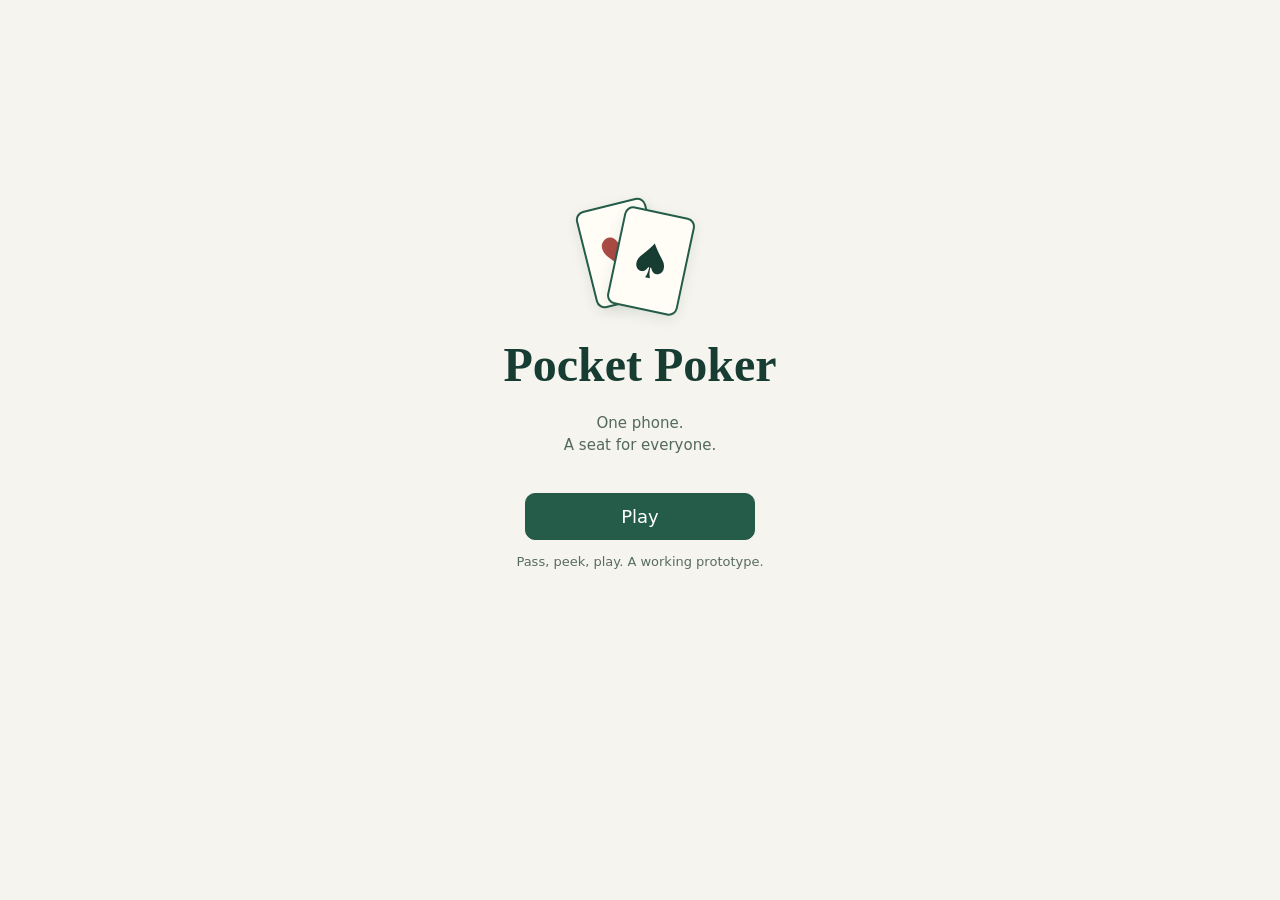
==== prototypes/dealing-prototype.html @ f17d7d0a "Unify clickable logo headers across game screens" ====
<!doctype html>
<html lang="en"><head><meta charset="utf-8"><meta name="viewport" content="width=device-width,initial-scale=1"><title>Pocket Poker · prototype</title></head><body>
<style>
:root{--ink:#182c28;--muted:#62736e;--paper:#f5f4ee;--line:#dce2d9;--green:#17644e;--felt:#173e34;--accent:#c7ed9c;--red:#b7383f}*{box-sizing:border-box}body{margin:0;background:var(--paper);color:var(--ink);font:15px/1.5 system-ui,-apple-system,sans-serif}button,select,input{font:inherit}button,select{min-height:44px;border:1px solid var(--line);border-radius:9px;padding:9px 14px;background:#fff;color:var(--ink)}button{cursor:pointer;font-weight:650}button:hover:not(:disabled){border-color:var(--green);background:#edf4e9}button:disabled{opacity:.4;cursor:default}button:focus-visible,select:focus-visible,summary:focus-visible{outline:3px solid #58a884;outline-offset:3px}button.primary{background:var(--green);color:white;border-color:var(--green)}button.primary:hover:not(:disabled){background:#0b4937}.wrap{max-width:1230px;margin:auto;padding:26px 24px 120px}header{display:flex;justify-content:space-between;align-items:center;gap:16px;margin-bottom:16px}h1{font-family:Georgia,serif;font-size:34px;line-height:1.1;margin:5px 0}h2{font-size:16px;margin:0 0 12px}p{margin:5px 0 14px}.eyebrow{font-size:11px;letter-spacing:.12em;font-weight:750;text-transform:uppercase;color:var(--muted)}.tag{display:inline-block;border:1px solid #cdd9c4;border-radius:100px;padding:3px 9px;font-size:11px;font-weight:700;background:#edf3e6}.intro{max-width:780px;color:var(--muted);font-size:14px;margin-bottom:18px}.layout{display:grid;grid-template-columns:minmax(0,1fr) 310px;gap:20px;align-items:start}.panel{background:#fff;border:1px solid var(--line);border-radius:16px;padding:18px}.table{background:var(--felt);border:7px solid #36564a;border-radius:28px;padding:18px;color:#eff7ef;min-height:440px;box-shadow:0 5px 0 #d9ddd2}.table-head{display:flex;align-items:center;justify-content:space-between;gap:12px}.deck-zone{display:flex;align-items:center;gap:14px}.deck-stack{position:relative;width:40px;height:56px;border-radius:5px;border:2px solid #e9eee3;background:repeating-linear-gradient(45deg,#567662 0px,#567662 3px,#3d5c4d 3px,#3d5c4d 7px);box-shadow:3px 3px 0 #c7cfc4,6px 6px 0 #e0e3d8;flex-shrink:0}.deck-stack:after{content:'♠';position:absolute;inset:10px;text-align:center;color:#fff;font-size:20px}.deck-label{font-size:12px;color:#cad9ce}.burn-zone{display:flex;gap:6px;align-items:center;min-width:58px}.burn-slot{width:28px;height:39px;border:1px dashed #799287;border-radius:4px;font-size:11px;display:grid;place-items:center;color:#d1ddd1}.table-status{font-size:12px;color:#bfcebf;text-align:right}.boards{margin:22px auto 20px;display:flex;flex-direction:column;gap:12px;max-width:420px}.board-line{display:flex;gap:10px;align-items:center}.board-name{width:52px;font-size:12px;flex-shrink:0}.board-cards{display:flex;gap:7px}.card{display:inline-flex;flex-direction:column;align-items:center;justify-content:center;width:40px;height:56px;border-radius:5px;background:#fffdf6;color:#172d29;border:1px solid #dedfd5;font-size:17px;font-weight:750;line-height:1.15;box-shadow:0 2px 2px #0001;flex-shrink:0}.card .suit{font-size:19px}.card.red{color:var(--red)}.card.empty{border:1px dashed #799287;background:#ffffff05;box-shadow:none;color:#8ca99b}.card.shared{outline:2px dotted #bde697;outline-offset:2px}.small-card{width:28px;height:38px;font-size:13px}.small-card .suit{font-size:13px}.players{display:grid;grid-template-columns:repeat(3,minmax(0,1fr));gap:12px}.seat{background:#ffffff09;border:1px solid #6d89764d;border-radius:12px;padding:10px;min-height:118px;text-align:center}.seat-name{font-size:12px;font-weight:650;margin-bottom:6px;display:flex;justify-content:center;align-items:center;gap:5px}.dealer{display:inline-grid;place-items:center;width:18px;height:18px;background:#f6f1df;border-radius:50%;color:#2b4739;font-size:10px}.hole-cards{display:flex;justify-content:center;gap:5px}.seat-cat{font-size:10px;min-height:16px;margin-top:7px;color:#d3dfcf;line-height:1.25}.seat.winner{border-color:#c7ed9c;background:#c7ed9c1a}.table-foot{font-size:11px;color:#c5d5c8;margin-top:14px;text-align:center}.notice{min-height:54px;font-size:14px;background:#eaf0e4;border:1px solid #d8e4cf;border-radius:12px;margin:16px 0;padding:12px 14px}.stats{display:flex;gap:15px;flex-wrap:wrap;font-size:12px;color:var(--muted);margin-bottom:12px}.stats strong{color:var(--ink)}.deck-grid{display:grid;grid-template-columns:repeat(6,1fr);gap:7px 3px}.deck-item{font-size:9px;text-align:center;position:relative}.deck-item .card{width:33px;height:43px;font-size:14px}.deck-item .suit{font-size:14px}.deck-item.used{opacity:.38}.deck-item.next .card{outline:3px solid var(--green)}.deck-item.next{font-weight:800}.deck-legend{font-size:11px;color:var(--muted);margin-bottom:10px}.summary-heading{display:flex;align-items:center;justify-content:space-between}.results{display:grid;gap:8px}.result-row{display:flex;align-items:center;justify-content:space-between;gap:10px;border-top:1px solid var(--line);padding-top:9px}.result-name{font-size:12px;min-width:100px}.result-name strong{display:block}.best-cards{display:flex;gap:3px}.result-label{font-size:11px;color:var(--green);font-weight:700}.results-board{margin-bottom:18px}.board-verdict{font-size:13px;background:#edf3e7;padding:8px;border-radius:7px;margin-bottom:8px}.guides{margin-top:18px}.tabs{display:flex;gap:6px;flex-wrap:wrap;margin-bottom:12px}.tabs button{font-size:12px;padding:6px 10px}.tabs button[aria-selected=true]{background:#e2eed9;border-color:#80a770}.guide-desc{font-size:13px;color:var(--muted)}.guide-step{display:flex;align-items:center;justify-content:space-between;gap:12px}.guide-step button{font-size:13px}.guide-progress{font-size:12px;color:var(--muted)}details{margin-top:16px}summary{cursor:pointer;font-size:13px;font-weight:650;min-height:34px}.log{max-height:240px;overflow:auto;font-size:12px;padding-left:26px}.log li{padding:4px}.dock{position:fixed;bottom:0;left:0;right:0;border-top:1px solid #cbd6c6;background:#f9faf4f5;backdrop-filter:blur(12px);padding:12px 24px;z-index:10}.dock-inner{max-width:1182px;margin:auto;display:flex;gap:9px;align-items:center;flex-wrap:wrap}.dock .spacer{flex:1}.speed{font-size:12px;display:flex;align-items:center;gap:6px}.speed select{min-height:44px;padding:6px}.minor{font-size:12px;color:var(--muted)}.ghost{position:fixed;z-index:30;pointer-events:none;margin:0}.shuffle-ghost{position:fixed;width:40px;height:56px;background:#6a8a72;border:2px solid #eff3e7;border-radius:5px;z-index:30;pointer-events:none}footer{margin-top:20px;color:var(--muted);font-size:12px}.check{display:flex;align-items:center;gap:6px;font-size:12px;min-height:44px}input[type=checkbox]{width:18px;height:18px}.setup{display:flex;gap:8px;align-items:center;flex-wrap:wrap;font-size:12px}.visually-hidden{position:absolute;clip:rect(0,0,0,0);width:1px;height:1px;overflow:hidden}
@media(max-width:850px){.layout{grid-template-columns:1fr}.deck-grid{grid-template-columns:repeat(13,1fr)}.deck-item .card{width:100%}.wrap{max-width:780px}.deck-panel{order:2}}
@media(max-width:520px){.wrap{padding:18px 12px 170px}header{align-items:flex-start}h1{font-size:28px}.intro{font-size:12px}.panel{padding:13px}.table{padding:12px 9px;border-width:4px;border-radius:22px}.players{gap:7px}.seat{padding:8px 3px}.card{width:34px;height:48px;font-size:16px}.card .suit{font-size:16px}.board-cards{gap:5px}.board-name{width:40px}.boards{margin:19px auto}.small-card{width:26px;height:36px;font-size:12px}.small-card .suit{font-size:12px}.deck-grid{grid-template-columns:repeat(8,1fr)}.deck-item .card{width:34px}.dock{padding:9px 12px}.dock button{font-size:13px;padding:8px 11px}.dock .spacer{display:none}.result-name{min-width:100px}.table-status{font-size:11px}.tag{font-size:9px}.setup{margin:12px 0}.speed{margin-left:auto}header .tag{white-space:nowrap}}
@media(prefers-reduced-motion:reduce){*{scroll-behavior:auto!important}}
.seat.acting{outline:3px solid #c7ed9c}.seat.folded{opacity:.45}.seat-position{font-size:10px;color:#c7ed9c}.seat-stack{font-size:11px;margin-top:6px}.bet-actions{display:flex;gap:8px;flex-wrap:wrap;align-items:center}.bet-actions input{width:72px;min-height:44px;padding:8px;border:1px solid var(--line);border-radius:8px}.bet-actions label{font-size:12px}.name-editor{display:grid;grid-template-columns:repeat(auto-fit,minmax(130px,1fr));gap:10px}.name-editor label{font-size:12px}.name-editor input{display:block;width:100%;min-height:44px;padding:8px;border:1px solid var(--line);border-radius:8px}.seat-name{overflow-wrap:anywhere}.result-name{overflow-wrap:anywhere;max-width:150px}
</style>
<dialog id="replace-game" aria-labelledby="replace-title"><h2 id="replace-title">Replace the saved game?</h2><p>The current game and its chip stacks will be replaced.</p><div class="action-row"><button id="replace-cancel" autofocus>Keep saved game</button><button id="replace-confirm" class="primary">Start new game</button></div></dialog>
<dialog id="home-confirm" aria-labelledby="home-title"><h2 id="home-title">Go back home?</h2><p>Are you sure you want to go back home? Your multiplayer game will be saved before the page refreshes. Unsaved Simulation and Equity entries will reset.</p><div class="action-row"><button id="home-cancel" autofocus>Stay here</button><button id="home-save" class="primary">Save &amp; leave</button></div></dialog>
<dialog id="confirm-action" aria-labelledby="action-title" aria-describedby="action-description"><h2 id="action-title">Confirm your decision</h2><p id="action-description"></p><p>Your cards are hidden. Nothing changes until you confirm.</p><div class="action-row"><button id="action-cancel" autofocus>Go back</button><button id="action-confirm" class="primary">Confirm</button></div></dialog>
<dialog id="winner-popup" aria-labelledby="winner-title"><div class="winner-emblem" aria-hidden="true">♠</div><h2 id="winner-title">Hand complete</h2><div id="winner-summary"></div><button id="winner-continue" class="primary" autofocus>Continue</button></dialog>
<dialog id="equity-picker" aria-labelledby="eq-picker-title"></dialog>
<dialog id="equity-confirm" aria-labelledby="eq-remove-title"><h2 id="eq-remove-title">Remove entered cards?</h2><p id="eq-remove-text"></p><div class="action-row"><button id="eq-remove-cancel">Keep cards</button><button id="eq-remove-confirm">Remove cards</button></div></dialog>
<dialog id="sim-confirm" aria-labelledby="sim-confirm-title"><h2 id="sim-confirm-title">Confirm simulation action</h2><p id="sim-confirm-text"></p><div class="action-row"><button id="sim-confirm-no" autofocus>Go back</button><button id="sim-confirm-yes" class="primary">Confirm</button></div></dialog>
<main id="pocket-app" class="pocket-app"></main>
<dialog id="sim-winner" aria-labelledby="sim-winner-title"><h2 id="sim-winner-title">Hand complete</h2><div id="sim-winner-summary"></div><button id="sim-winner-close" class="primary">Continue</button></dialog>
<div class="wrap pocket-app" id="simulation" hidden>
<header class="game-top"><div><button id="simulation-home" class="brand-small brand-home">Pocket Poker</button><small>Simulation · working prototype</small></div><button id="simulation-menu">Modes</button></header>
<p class="intro">Control every seat with visible cards. Explore street-by-street betting and Hand equity, then replay the same deal to compare your choices.</p>
<div class="setup"><label for="player-count">Players</label><select id="player-count"><option>2</option><option>3</option><option selected>4</option><option>5</option><option>6</option><option>7</option><option>8</option></select><button id="shuffle">New Deal</button><label class="check"><input id="betting-mode" type="checkbox" checked>Demo betting</label></div>
<details class="panel"><summary>Player names &amp; positions</summary><div id="name-editor" class="name-editor"></div><p class="minor">Seats stay clockwise. The button starts at Seat 1 for each independent deal.</p></details>
<div id="sim-table-start"></div>
<section id="sim-community" class="mp-board" aria-label="Simulation community cards"><div class="pot-strip"><strong id="sim-pot">Pot 3</strong><span id="stage"></span></div><div id="boards"></div></section>
<section id="players" class="players mp-oval large-table" aria-label="Clockwise simulation seats"></section>
<p id="table-foot" class="minor"></p>
<div class="notice" id="notice" role="status" aria-live="polite"></div>
<div class="action-row"><button id="sim-deal" class="primary">Deal Hole Cards</button><button id="twice">Run It Twice</button></div>
<section class="turn-box" id="betting-panel"></section>
<section id="sim-equity-status" class="minor" aria-live="polite"></section>
<section class="hand-summary"><h2>Player details</h2><div id="results"></div></section>
<details id="study-tools" class="panel"><summary>Study Tools</summary>
<div id="simulation-dock" hidden><div class="action-row"><button id="next">Next Card</button><button id="play">Play</button></div><label class="speed" for="speed">Speed <select id="speed"><option value="0.5">0.5×</option><option value="1" selected>1×</option><option value="2">2×</option><option value="4">4×</option></select></label><button id="replay">Replay Same Deck</button><label class="check"><input id="reduce" type="checkbox">Reduced motion</label></div>
<section class="panel guides"><h2>Guided walkthroughs</h2><p class="minor">These fixed examples switch to deal-only mode. Enable Demo betting again for a fresh 20-chip hand.</p><div class="tabs" role="tablist" aria-label="Walkthrough"><button role="tab" aria-selected="true" data-guide="normal">One board</button><button role="tab" aria-selected="false" data-guide="twice">Two runs after flop</button><button role="tab" aria-selected="false" data-guide="tie">A shared winner</button><button role="tab" aria-selected="false" data-guide="boundary">Wrong moment</button></div><div id="guide" role="tabpanel"></div></section>

<details><summary>Card-by-card deal record</summary><ol id="log" class="log"></ol></details>
<h3>Deck order · top to bottom</h3><div class="stats" id="stats"></div><p class="minor">Future deck order is visible for study but is ignored by Hand equity.</p><div id="deck-grid" class="deck-grid"></div><details><summary>Burn cards</summary><div id="burn-list"></div></details>
</details>
<section id="sim-history" class="public-history" aria-label="Betting history"></section>
<div id="sim-celebration"></div>
<footer>In-memory prototype · independent 20-chip deals · 1/2 blinds · fixed starting button. Replay preserves the original deck order. Pass &amp; Play saves stay separate.</footer>
</div>

<script id="poker-engine">
var Poker = (() => {
  const ranks='23456789TJQKA', suits='cdhs';
  const fullDeck=()=>[...ranks].flatMap(r=>[...suits].map(s=>r+s));
  function create(players,deck=fullDeck(),betting=false) {
    if(!Number.isInteger(players)||players<2||players>8) throw Error('Choose 2–8 players.');
    if(deck.length!==52 || new Set(deck).size!==52 || deck.some(c=>!fullDeck().includes(c))) throw Error('A deal needs 52 unique cards.');
    const options=typeof betting==='object'?betting:{},stacks=options.stacks||Array(players).fill(20),button=options.button??0;
    if(stacks.length!==players||stacks.some(v=>!Number.isSafeInteger(v)||v<0)||stacks.filter(v=>v>0).length<2||!Number.isInteger(button)||button<0||button>=players)throw Error('Invalid stacks or button.');
    const order=Array.from({length:players},(_,k)=>(button+1+k)%players).filter(i=>stacks[i]>0);
    const sb=options.sb??(order.length===2?button:order[0]),bb=options.bb??(order.length===2?order[0]:order[1]);
    if(![sb,bb].every(i=>Number.isInteger(i)&&i>=0&&i<players)||sb===bb||stacks[bb]===0)throw Error('Invalid blinds.');
    const state={players,button,sb,bb,manualShowdown:options.manualShowdown===true,seated:stacks.map(v=>v>0),deck:[...deck],cursor:0,hands:Array.from({length:players},()=>[]),boards:[[]],burns:[],log:[],stage:'dealing',board:0,twice:false,shared:0,
      queue:Array.from({length:order.length*2},(_,i)=>({kind:'hole',player:order[i%order.length],end:i===order.length*2-1,stage:'preflop'}))};
    if(betting) {
      state.betting={stacks:[...stacks],paid:Array(players).fill(0),total:Array(players).fill(0),returned:Array(players).fill(0),folded:stacks.map(v=>v===0),pending:[],actor:null,currentBet:2,lastRaise:2,pot:0,history:[],awards:Array(players).fill(0),settled:false,publicCards:false,actions:Array(players).fill(null)};
      for(const [i,blind] of [[sb,1],[bb,2]]) {
        const amount=Math.min(blind,stacks[i]);
        state.betting.stacks[i]-=amount;state.betting.paid[i]=amount;state.betting.total[i]=amount;state.betting.pot+=amount;
        if(amount&&state.betting.stacks[i]===0)state.betting.actions[i]={kind:'all',text:'All-in '+amount};
        if(amount)state.betting.history.push({player:i,stage:'preflop',board:0,text:(blind===1?'Small blind ':'Big blind ')+amount});
      }
    }
    return state;
  }
  function positions(n) {
    return {2:['BTN / SB','BB'],3:['BTN','SB','BB'],4:['BTN','SB','BB','UTG / CO'],5:['BTN','SB','BB','UTG / HJ','CO'],6:['BTN','SB','BB','UTG','HJ / UTG+1','CO'],7:['BTN','SB','BB','UTG','UTG+1','HJ','CO'],8:['BTN','SB','BB','UTG','UTG+1','UTG+2','HJ','CO']}[n];
  }
  function nextHand(s,deck) {
    // shortcut: fixed seats have no joins or rebuys; revisit blind movement before supporting either.
    if(!s.betting?.settled)throw Error('Finish this hand first.');
    const stacks=s.betting.stacks,alive=stacks.flatMap((v,i)=>v>0?[i]:[]);
    if(alive.length<2)throw Error('The game has a winner.');
    const bb=Array.from({length:s.players},(_,k)=>(s.bb+1+k)%s.players).find(i=>stacks[i]>0);
    const button=alive.length===2?alive.find(i=>i!==bb):s.sb,sb=alive.length===2?button:s.bb;
    return create(s.players,deck,{stacks,button,sb,bb,manualShowdown:s.manualShowdown});
  }
  function seatPositions(s) {
    const labels=s.seated.map(v=>v?'':'Out');
    labels[s.button]='BTN';labels[s.sb]=s.seated.filter(Boolean).length===2?'BTN / SB':'SB';labels[s.bb]='BB';
    const rest=Array.from({length:s.players},(_,k)=>(s.bb+1+k)%s.players).filter(i=>s.seated[i]&&!labels[i]);
    const extra={1:['UTG / CO'],2:['UTG / HJ','CO'],3:['UTG','HJ / UTG+1','CO'],4:['UTG','UTG+1','HJ','CO'],5:['UTG','UTG+1','UTG+2','HJ','CO']}[rest.length]||[];
    rest.forEach((i,k)=>labels[i]=extra[k]);return labels;
  }
  function openRound(s) {
    const b=s.betting;
    b.actedAt=Array(s.players).fill(null);
    if(s.stage!=='preflop'){b.paid.fill(0);b.currentBet=0;b.lastRaise=2;}
    b.pending=b.stacks.map((chips,i)=>chips>0&&!b.folded[i]);
    if(b.pending.filter(Boolean).length<2){
      b.currentBet=Math.max(...b.paid.filter((_,i)=>!b.folded[i]));
      b.pending=b.pending.map((v,i)=>v&&b.paid[i]<b.currentBet);
    }
    const active=s.hands.filter(h=>h.length===2).length;
    const first=s.stage==='preflop'?(active===2?s.button:(s.bb+1)%s.players):(s.button+1)%s.players;
    b.actor=Array.from({length:s.players},(_,k)=>(first+k)%s.players).find(i=>b.pending[i])??null;
  }
  function legal(s) {
    const b=s.betting,i=b?.actor;if(i===null||i===undefined)return null;
    const owed=Math.max(0,b.currentBet-b.paid[i]),max=b.paid[i]+b.stacks[i];
    const reopened=b.actedAt[i]===null||b.currentBet-b.actedAt[i]>=b.lastRaise;
    const canRaise=reopened&&max>b.currentBet&&b.stacks.some((v,j)=>j!==i&&!b.folded[j]&&v>0);
    const min=Math.min(max,b.currentBet+b.lastRaise);
    return {owed,call:Math.min(owed,b.stacks[i]),min,max,canRaise,reopened};
  }
  function act(state,action,target) {
    const s=JSON.parse(JSON.stringify(state)), b=s.betting, i=b?.actor;
    if(!b||i===null||b.settled) throw Error('No player is waiting to act.');
    const owed=b.currentBet-b.paid[i];
    let amount=0,text=action==='fold'?'Fold':action==='check'?'Check':action;
    if(action==='fold') b.folded[i]=true;
    else if(action==='check') {if(owed>0) throw Error('Call or fold when facing a bet.');}
    else if(action==='call') {if(owed===0)throw Error('Nothing to call.');amount=Math.min(owed,b.stacks[i]);text='Call '+amount;}
    else if(action==='raise') {
      if(!legal(s).reopened)throw Error('A short all-in did not reopen your raise.');
      if(!legal(s).canRaise)throw Error('No opponent can contest another raise.');
      const max=b.paid[i]+b.stacks[i],min=b.currentBet+b.lastRaise;
      if(!Number.isInteger(target)||target<=b.currentBet||target>max||(target<min&&target!==max)) throw Error('Enter a legal raise-to amount (or your full stack).');
      amount=target-b.paid[i];
      const increment=target-b.currentBet;
      text=(b.currentBet?'Raise to ':'Bet ')+target;
      b.lastRaise=Math.max(b.lastRaise,increment);b.currentBet=target;
      b.pending=b.stacks.map((chips,j)=>chips>0&&!b.folded[j]);
    } else throw Error('Unknown betting action.');
    b.stacks[i]-=amount;b.paid[i]+=amount;b.total[i]+=amount;b.pot+=amount;b.pending[i]=false;
    b.actions[i]={kind:b.stacks[i]===0&&amount>0?'all':action,text:b.stacks[i]===0&&amount>0?'All-in · '+b.paid[i]+' total':text};
    b.actedAt[i]=b.currentBet;
    b.history.push({player:i,stage:s.stage,board:s.board,text:text+(b.stacks[i]===0?' · all-in':'')});
    b.actor=Array.from({length:s.players},(_,k)=>(i+1+k)%s.players).find(j=>b.pending[j]&&!b.folded[j]&&b.stacks[j]>0)??null;
    if(b.actor!==null&&b.stacks.filter((v,j)=>v>0&&!b.folded[j]).length===1&&b.paid[b.actor]>=b.currentBet)b.actor=null;
    const alive=b.folded.flatMap((fold,j)=>fold?[]:[j]);
    if(alive.length===1)b.actor=null;
    finishRound(s);
    return s;
  }
  function finishRound(s) {
    const b=s.betting;if(b.actor!==null)return;
    const sorted=b.total.map((v,i)=>({v,i})).sort((a,c)=>c.v-a.v),excess=sorted[0].v-sorted[1].v;
    if(excess>0){const i=sorted[0].i;b.total[i]-=excess;b.paid[i]-=excess;b.stacks[i]+=excess;b.returned[i]+=excess;b.pot-=excess;}
    const alive=b.folded.flatMap((f,i)=>f?[]:[i]);
    if(alive.length>1&&alive.filter(i=>b.stacks[i]>0).length<=1)b.publicCards=true;
    if(alive.length===1)settle(s);
    else if(s.boards.every(board=>board.length===5)){if(s.manualShowdown)s.stage='showdown';else settle(s);}
  }
  function showdown(state){
    if(state.stage!=='showdown'||state.betting?.settled)throw Error('Finish all betting and boards before Showdown.');
    const s=JSON.parse(JSON.stringify(state));settle(s);return s;
  }
  function potResults(s) {
    const b=s.betting,alive=b.folded.flatMap((f,i)=>f?[]:[i]),pots=[];let previous=0;
    for(const level of [...new Set(b.total)].filter(v=>v>0).sort((a,c)=>a-c)){
      const contributors=b.total.flatMap((v,i)=>v>=level?[i]:[]),eligible=contributors.filter(i=>!b.folded[i]);
      const pot={amount:(level-previous)*contributors.length,eligible,shares:[]};previous=level;
      const boards=alive.length===1?[[]]:s.boards;
      pot.shares=boards.map((board,j)=>{
        if(alive.length>1&&board.length!==5)return null;
        const ranked=eligible.map(i=>({i,score:alive.length===1?0:rank([...s.hands[i],...board]).score}));
        const best=Math.max(...ranked.map(r=>r.score));
        const winners=ranked.filter(r=>r.score===best).map(r=>r.i).sort((a,c)=>(a-s.button-1+s.players)%s.players-(c-s.button-1+s.players)%s.players);
        const share=Math.floor(pot.amount/boards.length)+(j<pot.amount%boards.length?1:0);
        const awards=winners.map((i,k)=>({player:i,amount:Math.floor(share/winners.length)+(k<share%winners.length?1:0)}));
        return {amount:share,winners,awards};
      });
      pots.push(pot);
    }
    return pots;
  }
  function settle(s) {
    const b=s.betting;if(b.settled)return;
    b.pots=potResults(s);b.boardWinners=s.boards.map(()=>[]);
    for(const pot of b.pots)pot.shares.forEach((share,j)=>{
      share.awards.forEach(({player,amount})=>{b.awards[player]+=amount;b.stacks[player]+=amount;});
      b.boardWinners[j]=[...new Set([...b.boardWinners[j],...share.winners])];
    });
    b.pot=0;b.actor=null;b.settled=true;s.stage='complete';
  }
  function next(state) {
    const s=JSON.parse(JSON.stringify(state));
    if(s.betting?.actor!==null && s.betting?.actor!==undefined) throw Error('Finish betting before dealing.');
    if(s.stage==='showdown')throw Error('Tap Showdown to finish this hand.');
    if(s.stage==='complete') return s;
    if(!s.queue.length) {
      if(s.betting)s.betting.actions=s.betting.actions.map(a=>['fold','all'].includes(a?.kind)?a:null);
      const size=s.boards[s.board].length;
      const stage=size===0?'flop':size===3?'turn':'river';
      const count=size===0?3:1;
      s.queue=[{kind:'burn',board:s.board,stage},...Array.from({length:count},(_,i)=>({kind:'board',board:s.board,stage,end:i===count-1}))];
    }
    const event=s.queue.shift();
    const card=s.deck[s.cursor++];
    if(event.kind==='hole') s.hands[event.player].push(card);
    else if(event.kind==='burn') s.burns.push({card,board:event.board,stage:event.stage});
    else s.boards[event.board].push(card);
    s.log.push({...event,card,position:s.cursor});
    if(event.end) {
      s.stage=event.stage;
      if(event.stage==='river') {
        if(s.twice && s.board===0) { s.board=1; s.stage=s.shared===0?'preflop':s.shared===3?'flop':'turn'; }
        else s.stage=s.betting?'river':'complete';
      }
    }
    if(event.end&&s.betting) {openRound(s);finishRound(s);}
    return s;
  }
  function canRunTwice(s) { return !s.twice && !s.queue.length && ['preflop','flop','turn'].includes(s.stage) && (!s.betting || (s.betting.actor===null && s.betting.folded.filter(f=>!f).length>1 && s.betting.stacks.filter((chips,i)=>!s.betting.folded[i]&&chips>0).length<=1)); }
  function runTwice(state) {
    if(!canRunTwice(state)) throw Error('Choose two runs after the hole cards, flop, or turn.');
    const s=JSON.parse(JSON.stringify(state));
    s.twice=true; s.shared=s.boards[0].length; s.boards.push([...s.boards[0]]);
    return s;
  }
  function rank(cards) {
    if(cards.length<5 || cards.length>7 || new Set(cards).size!==cards.length || cards.some(c=>!fullDeck().includes(c))) throw Error('Rank 5–7 unique valid cards.');
    let best=null;
    for(let a=0;a<cards.length-4;a++) for(let b=a+1;b<cards.length-3;b++)
    for(let c=b+1;c<cards.length-2;c++) for(let d=c+1;d<cards.length-1;d++) for(let e=d+1;e<cards.length;e++) {
      const hand=[cards[a],cards[b],cards[c],cards[d],cards[e]];
      const values=hand.map(c=>ranks.indexOf(c[0])+2).sort((a,b)=>b-a);
      const groups=[...new Set(values)].map(v=>[values.filter(x=>x===v).length,v]).sort((a,b)=>b[0]-a[0]||b[1]-a[1]);
      const flush=hand.every(c=>c[1]===hand[0][1]);
      const straight=groups.length===5?(values[0]-values[4]===4?values[0]:values.join(',')==='14,5,4,3,2'?5:0):0;
      let cat, kick;
      if(flush&&straight) {cat=8;kick=[straight];}
      else if(groups[0][0]===4) {cat=7;kick=groups.map(g=>g[1]);}
      else if(groups[0][0]===3&&groups[1][0]===2) {cat=6;kick=groups.map(g=>g[1]);}
      else if(flush) {cat=5;kick=values;}
      else if(straight) {cat=4;kick=[straight];}
      else if(groups[0][0]===3) {cat=3;kick=groups.map(g=>g[1]);}
      else if(groups[0][0]===2&&groups[1][0]===2) {cat=2;kick=groups.map(g=>g[1]);}
      else if(groups[0][0]===2) {cat=1;kick=groups.map(g=>g[1]);}
      else {cat=0;kick=values;}
      const score=[cat,...kick,...Array(5-kick.length).fill(0)].reduce((n,v)=>n*15+v,0);
      if(!best||score>best.score) best={score,category:cat===8&&straight===14?'Royal flush':['High card','One pair','Two pair','Three of a kind','Straight','Flush','Full house','Four of a kind','Straight flush'][cat],cards:hand.sort((a,b)=>ranks.indexOf(b[0])-ranks.indexOf(a[0]))};
    }
    return best;
  }
  function guide(hole,board) {
    const available=[...hole,...board];
    if(hole.length!==2||![0,3,4,5].includes(board.length)||new Set(available).size!==available.length||available.some(c=>!fullDeck().includes(c)))throw Error('Guidance needs two distinct hole cards and a completed street.');
    const singular=['two','three','four','five','six','seven','eight','nine','ten','jack','queen','king','ace'];
    const plural=['twos','threes','fours','fives','sixes','sevens','eights','nines','tens','jacks','queens','kings','aces'];
    const name=(c,many=false)=>(many?plural:singular)[ranks.indexOf(c[0])],cap=s=>s[0].toUpperCase()+s.slice(1);
    const describe=(cards,defining,role)=>cards.map(c=>({card:c,source:hole.includes(c)?'Hand':'Board',defining:defining.includes(c),role:role(c)}));
    if(!board.length){
      const sorted=[...hole].sort((a,b)=>ranks.indexOf(b[0])-ranks.indexOf(a[0]));
      return {category:'Starting hand',description:sorted[0][0]===sorted[1][0]?`Pocket ${name(sorted[0],true)}.`:`${cap(name(sorted[0]))}–${name(sorted[1])}, ${sorted[0][1]===sorted[1][1]?'suited':'offsuit'}.`,cards:[],boardOnly:false,draws:[]};
    }
    let best=rank(available);const boardOnly=board.length===5&&rank(board).score===best.score;
    if(boardOnly)best=rank(board);
    const groups=[...new Set(best.cards.map(c=>c[0]))].map(r=>best.cards.filter(c=>c[0]===r)).sort((a,b)=>b.length-a.length||ranks.indexOf(b[0][0])-ranks.indexOf(a[0][0]));
    const cat=Math.floor(best.score/15**5),high=singular[Math.floor(best.score/15**4)%15-2];
    const descriptions=[`${cap(high)} high.`,`Pair of ${name(groups[0][0],true)}.`,`${cap(name(groups[0][0],true))} and ${name(groups[1][0],true)}.`,`Three ${name(groups[0][0],true)}.`,`${cap(high)}-high straight — five consecutive ranks.`,`${cap(high)}-high flush — five cards of one suit.`,`${cap(name(groups[0][0],true))} full of ${name(groups[1]?.[0]||groups[0][0],true)}.`,`Four ${name(groups[0][0],true)}.`,best.category==='Royal flush'?'Ace-high straight flush — ten through ace of one suit.':`${cap(high)}-high straight flush — five consecutive ranks of one suit.`];
    const defining=cat===0?[best.cards[0]]:[1,2,3,7].includes(cat)?groups.filter(g=>g.length>1).flat():best.cards;
    const cards=describe(best.cards,defining,c=>!defining.includes(c)?'Kicker':cat===0?'High card':groups.find(g=>g.includes(c)).length===3?'Three of a kind':groups.find(g=>g.includes(c)).length===2?'Pair':'Makes hand');
    const draws=[];
    if(board.length<5&&cat<4){
      const patterns=[];
      for(let top=5;top<=14;top++){
        const sequence=Array.from({length:5},(_,i)=>top-4+i).map(v=>v===1?'A':ranks[v-2]);
        const missing=sequence.filter(r=>!available.some(c=>c[0]===r));
        if(missing.length!==1)continue;
        const support=sequence.filter(r=>r!==missing[0]).map(r=>available.find(c=>c[0]===r));
        patterns.push({missing:missing[0],inside:sequence.indexOf(missing[0])>0&&sequence.indexOf(missing[0])<4,cards:describe(support,support,()=> 'Draw card')});
      }
      const open=patterns.find(p=>patterns.some(q=>p.missing!==q.missing&&p.cards.every(c=>q.cards.some(d=>c.card===d.card))));
      const paths=open?patterns.filter(p=>p.cards.every(c=>open.cards.some(d=>c.card===d.card))):[...new Map(patterns.map(p=>[p.missing,p])).values()];
      if(paths.length){
        const sameSupport=paths.length===2&&paths[0].cards.every(c=>paths[1].cards.some(d=>c.card===d.card));
        const title=paths.length===2?(sameSupport?'Open-ended straight draw':'Double-gutshot straight draw'):paths[0].inside?'Gutshot straight draw':'Straight draw';
        draws.push({title,description:`${paths.map(p=>cap(name(p.missing))).join(' or ')} completes a straight.`,patterns:paths.map(({inside,...p})=>p)});
      }
    }
    if(board.length<5&&cat<5){
      for(const [suit,label] of Object.entries({c:'club',d:'diamond',h:'heart',s:'spade'})){
        const support=available.filter(c=>c[1]===suit);
        if(support.length===4)draws.push({title:'Flush draw',description:`One more ${label} completes a flush.`,patterns:[{missing:suit,cards:describe(support,support,()=> 'Draw card')}]});
      }
    }
    return {category:best.category,description:descriptions[cat],cards,boardOnly,draws};
  }
  function results(hands,board) {
    const cards=[...hands.flat(),...board];
    if(hands.length<2||hands.length>8||hands.some(h=>h.length!==2)||![3,4,5].includes(board.length)||new Set(cards).size!==cards.length) throw Error('Results need distinct hole cards and a completed street.');
    const ranked=hands.map(h=>rank([...h,...board]));
    const max=Math.max(...ranked.map(h=>h.score));
    return {hands:ranked,winners:ranked.flatMap((h,i)=>h.score===max?[i]:[])};
  }
  return {create,next,fullDeck,runTwice,canRunTwice,rank,guide,results,positions,act,legal,nextHand,seatPositions,showdown,potResults};
})();
</script>
<script id="equity-engine">
var Equity=(()=>{
  function validate({hands,board,dead=[]}){
    if(!Array.isArray(hands)||hands.length<2||hands.length>8||hands.some(h=>!Array.isArray(h)||h.length!==2)||!Array.isArray(board)||![0,3,4,5].includes(board.length))throw Error('Enter two cards per player and a complete board stage.');
    if(!Array.isArray(dead))throw Error("Invalid unavailable cards.");
    const known=[...hands.flat(),...board,...dead];
    if(new Set(known).size!==known.length||known.some(c=>!Poker.fullDeck().includes(c)))throw Error('Use distinct valid cards.');
  }
  function* calculate(input,randomBelow){
    validate(input);const {hands,board,dead=[]}=input,deck=Poker.fullDeck().filter(c=>!hands.flat().includes(c)&&!board.includes(c)&&!dead.includes(c));
    if(deck.length<5-board.length)throw Error("Not enough cards for a board.");
    const exact=board.length>0,total=!exact?20000:board.length===3?deck.length*(deck.length-1)/2:board.length===4?deck.length:1;
    const sums=hands.map(()=>({equity:0,win:0,tie:0}));let completed=0;
    function add(finalBoard){
      const scores=hands.map(h=>Poker.rank([...h,...finalBoard]).score),best=Math.max(...scores),winners=scores.flatMap((score,i)=>score===best?[i]:[]);
      for(const i of winners){sums[i].equity+=1/winners.length;sums[i][winners.length===1?'win':'tie']++;}completed++;
    }
    const report=()=>({exact,done:completed===total,completed,total,players:(!exact||completed===total)?sums.map(p=>({equity:p.equity/completed,win:p.win/completed,tie:p.tie/completed})):null});
    if(!exact){
      for(let sample=0;sample<total;sample++){
        const available=[...deck],run=[];
        for(let k=0;k<5;k++){const j=randomBelow(available.length);if(!Number.isInteger(j)||j<0||j>=available.length)throw Error('Invalid random card selection.');run.push(available.splice(j,1)[0]);}
        add(run);if(completed%250===0&&completed<total)yield report();
      }
    }else if(board.length===5)add(board);
    else for(let i=0;i<deck.length;i++){
      if(board.length===4)add([...board,deck[i]]);
      else for(let j=i+1;j<deck.length;j++)add([...board,deck[i],deck[j]]);
      if(completed<total)yield report();
    }
    yield report();
  }
  function* simulation({hands,boards,folded,burns},randomBelow){
    if(!Array.isArray(boards)||boards.length<1||boards.length>2||!Array.isArray(folded)||folded.length!==hands.length||folded.some(f=>typeof f!=='boolean')||!Array.isArray(burns))throw Error('Invalid visible deal.');
    const seats=hands.flatMap((h,i)=>folded[i]?[]:[i]);
    if(!seats.length)throw Error('A hand needs an eligible player.');
    for(let j=0;j<boards.length;j++){
      const board=boards[j],dead=[...new Set([...hands.flatMap((h,i)=>folded[i]?h:[]),...burns,...boards.flat()])].filter(c=>!board.includes(c));
      validate({hands,board,dead:[...burns,...new Set(boards.flat().filter(c=>!board.includes(c)))]});
      if(seats.length===1){yield {exact:true,done:true,completed:1,total:1,players:[{equity:1,win:1,tie:0}],board:j,seats};continue;}
      for(const result of calculate({hands:seats.map(i=>hands[i]),board,dead},randomBelow))yield {...result,board:j,seats};
    }
  }
  return {validate,calculate,simulation};
})();
</script>
<script id="poker-session">
var Match=(()=>{
  const copy=s=>JSON.parse(JSON.stringify(s));
  function start(names,deck,button=0,reveal='hold',guidance=true){
    if(!Array.isArray(names)||names.some(n=>typeof n!=='string'||!n.trim()||n.length>20)||!['hold','tap'].includes(reveal)||typeof guidance!=='boolean')throw Error('Enter valid names and game settings.');
    const game=Poker.create(names.length,deck,{button,manualShowdown:true});
    return {version:2,names:names.map(n=>n.trim()),reveal,guidance,hand:1,game,seed:seed(game),moves:[],phase:'dealing',peeking:false,voters:null,runChoice:null};
  }
  const seed=g=>({deck:[...g.deck],stacks:g.betting.stacks.map((v,i)=>v+g.betting.paid[i]),button:g.button,sb:g.sb,bb:g.bb});
  function finishPublicRunout(s){
    if(s.game.stage==='showdown'&&s.game.betting.publicCards){s.game=Poker.showdown(s.game);s.moves.push({type:'showdown'});}
  }
  function route(s,publicPause=false){
    s.peeking=false;finishPublicRunout(s);
    if(s.game.betting.settled)s.phase='result';
    else if(s.game.stage==='showdown')s.phase='showdown';
    else if(s.runChoice===null&&Poker.canRunTwice(s.game)){
      s.voters=Array.from({length:s.names.length},(_,k)=>(s.game.button+1+k)%s.names.length).filter(i=>!s.game.betting.folded[i]);s.phase='handoff';
    }
    else if(publicPause)s.phase='public';
    else s.phase=s.game.betting.actor===null?'dealing':'handoff';
  }
  function command(state,c){
    const s=copy(state);
    if(c.type==='deal'){
      if(s.phase!=='dealing')throw Error('The table is not dealing.');
      s.game=Poker.next(s.game);s.moves.push({type:'deal'});if(s.game.log.at(-1).end)route(s,true);
    }else if(c.type==='continue'){
      if(s.phase!=='public')throw Error('Wait for the public pause.');route(s);
    }else if(c.type==='ready'){
      if(s.phase!=='handoff')throw Error('No handoff is waiting.');s.phase='turn';s.peeking=false;
    }else if(c.type==='peek'){
      if(s.phase!=='turn')throw Error('Acknowledge your turn before viewing cards.');s.peeking=!!c.show;
    }else if(c.type==='hide'){
      s.peeking=false;if(s.phase==='turn')s.phase='handoff';
    }else if(c.type==='bet'){
      if(s.phase!=='turn'||s.voters)throw Error('Acknowledge your betting turn first.');
      s.game=Poker.act(s.game,c.action,c.amount);s.moves.push({type:'bet',action:c.action,...(c.amount===undefined?{}:{amount:c.amount})});route(s,s.game.betting.actor===null);
    }else if(c.type==='vote'){
      if(s.phase!=='turn'||!s.voters||typeof c.twice!=='boolean')throw Error('Acknowledge your runout choice first.');
      s.peeking=false;
      if(c.twice&&s.voters.length>1){s.voters.shift();s.phase='handoff';}
      else {s.runChoice=c.twice?2:1;if(c.twice){s.game=Poker.runTwice(s.game);s.moves.push({type:'twice'});}s.voters=null;s.phase='public';}
    }else if(c.type==='showdown'){
      if(s.phase!=='showdown')throw Error('Wait for Showdown.');
      s.game=Poker.showdown(s.game);s.moves.push({type:'showdown'});route(s);
    }else if(c.type==='nextHand'){
      if(s.phase!=='result')throw Error('Finish this hand first.');
      s.game=Poker.nextHand(s.game,c.deck);s.seed=seed(s.game);s.moves=[];s.hand++;s.phase='dealing';s.peeking=false;s.voters=null;s.runChoice=null;
    }else throw Error('Unknown game action.');
    return s;
  }
  function historyRounds(g){
    const streets=[{stage:'preflop',board:0},...g.log.filter(e=>e.kind==='board'&&e.end)];
    return streets.map(({stage,board})=>{
      const size={preflop:0,flop:3,turn:4,river:5}[stage];
      return {label:stage[0].toUpperCase()+stage.slice(1)+(g.twice&&size>g.shared?' · '+(board?'B':'A'):''),actions:copy((g.betting?.history||[]).filter(a=>a.stage===stage&&a.board===board))};
    });
  }
  function view(s){
    const g=s.game,b=g.betting,actor=s.voters?s.voters[0]:b.actor,showdown=b.settled&&b.folded.filter(f=>!f).length>1,labels=Poker.seatPositions(g);
    const publicPots=(showdown||b.publicCards)?(b.settled?b.pots:Poker.potResults(g)):null;
    const e=g.log.at(-1),event=e?{kind:e.kind,player:e.player,board:e.board,stage:e.stage,card:e.kind==='board'?e.card:null,index:e.kind==='hole'?g.hands[e.player].length-1:e.kind==='board'?g.boards[e.board].length-1:0}:null;
    return {phase:s.phase,hand:s.hand,reveal:s.reveal,guidance:s.guidance,peeking:s.peeking,actor,voting:!!s.voters,button:g.button,boards:copy(g.boards),shared:g.shared,stage:g.stage,
      nextStreet:s.phase==='public'&&actor===null&&!g.queue.length?({0:'flop',3:'turn',4:'river'}[g.boards[g.board].length]||null):null,
      boardResults:g.boards.map((board,j)=>publicPots&&board.length===5?publicPots.map((pot,k)=>({pot:k,...copy(pot.shares[j])})):null),
      remaining:52-g.cursor,burns:g.burns.length,event,pot:b.pot,settled:b.settled,showdown,publicCards:b.publicCards,legal:s.phase==='turn'?Poker.legal(g):null,
      seats:s.names.map((name,i)=>({name,position:labels[i],seated:g.seated[i],stack:b.stacks[i],paid:b.paid[i],folded:b.folded[i],award:b.awards[i],returned:b.returned[i],publicCards:(showdown||b.publicCards)&&!b.folded[i],
        lastAction:b.actions[i]?.text||'',actionColor:b.actions[i]?.kind==='all'?'gold':b.actions[i]?.kind==='fold'?'red':b.actions[i]?.kind==='raise'?'blue':b.actions[i]?.kind==='call'&&b.paid[i]===b.currentBet?'green':'neutral',
        cards:g.hands[i].map(c=>((showdown||b.publicCards)&&!b.folded[i])||(s.phase==='turn'&&actor===i&&s.peeking)?c:null),
        categories:g.boards.map(board=>(showdown||b.publicCards)&&!b.folded[i]&&board.length>=3?Poker.rank([...g.hands[i],...board]).category:null),
        ...(showdown&&!b.folded[i]?{rankings:g.boards.map(board=>Poker.rank([...g.hands[i],...board]))}:{}),
        ...(s.guidance&&((showdown&&!b.folded[i])||(s.phase==='turn'&&actor===i&&s.peeking))?{guidance:g.boards.map(board=>Poker.guide(g.hands[i],board))}:{})})),
      pots:b.settled?copy(b.pots):[],history:copy(b.history),historyRounds:historyRounds(g),winner:b.settled&&b.stacks.filter(v=>v>0).length===1?b.stacks.findIndex(v=>v>0):null};
  }
  function save(s){
    return JSON.stringify({version:2,names:s.names,reveal:s.reveal,guidance:s.guidance,hand:s.hand,seed:s.seed,moves:s.moves,phase:s.phase,voters:s.voters,runChoice:s.runChoice});
  }
  function restore(text){
    if(typeof text!=='string'||text.length>1000000)throw Error('Invalid saved game.');
    const raw=JSON.parse(text);
    if(![1,2].includes(raw.version)||!Number.isSafeInteger(raw.hand)||raw.hand<1||!Array.isArray(raw.moves)||raw.moves.length>500||![null,1,2].includes(raw.runChoice)||!['dealing','public','turn','handoff','showdown','result'].includes(raw.phase))throw Error('Unsupported saved game.');
    const s=start(raw.names,raw.seed.deck,raw.seed.button,raw.reveal,raw.guidance===undefined?true:raw.guidance);
    s.game=Poker.create(s.names.length,raw.seed.deck,{...raw.seed,manualShowdown:true});
    if(raw.seed.stacks.reduce((a,b)=>a+b,0)!==s.names.length*20)throw Error('Saved chip totals do not match.');
    for(const move of raw.moves){
      if(s.game.betting.settled)throw Error('Saved action after settlement.');
      if(move.type==='deal')s.game=Poker.next(s.game);
      else if(move.type==='bet')s.game=Poker.act(s.game,move.action,move.amount);
      else if(move.type==='showdown')s.game=Poker.showdown(s.game);
      else if(move.type==='twice')s.game=Poker.runTwice(s.game);
      else throw Error('Invalid saved action.');
    }
    s.seed=copy(raw.seed);s.moves=copy(raw.moves);s.hand=raw.hand;s.runChoice=raw.runChoice;s.voters=raw.voters;
    // Old completed saves already awarded their pots; preserve that result in the new replay.
    if(raw.version===1&&raw.phase==='result'&&s.game.stage==='showdown'){s.game=Poker.showdown(s.game);s.moves.push({type:'showdown'});}
    if((s.runChoice===2)!==s.game.twice)throw Error('Invalid saved runout.');
    if(s.voters!==null){
      const eligible=Array.from({length:s.names.length},(_,k)=>(s.game.button+1+k)%s.names.length).filter(i=>!s.game.betting.folded[i]);
      if(!Array.isArray(s.voters)||!s.voters.length||!Poker.canRunTwice(s.game)||s.runChoice!==null||JSON.stringify(s.voters)!==JSON.stringify(eligible.slice(-s.voters.length)))throw Error('Invalid saved vote.');
    }
    finishPublicRunout(s);
    s.phase=s.game.betting.settled?'result':s.game.stage==='showdown'?'showdown':s.voters?'handoff':s.game.betting.actor!==null?(raw.phase==='public'?'public':'handoff'):'public';
    return s;
  }
  return {start,command,view,save,restore,historyRounds};
})();
</script>
<script>
const $=id=>document.getElementById(id);
const suitSymbols={c:'♣',d:'♦',h:'♥',s:'♠'};
const suitNames={c:'clubs',d:'diamonds',h:'hearts',s:'spades'};
const rankNames={T:'10',J:'J',Q:'Q',K:'K',A:'A'};
const cardName=c=>(rankNames[c[0]]||c[0])+' of '+suitNames[c[1]];
const cardText=c=>(rankNames[c[0]]||c[0])+suitSymbols[c[1]];
function card(c,extra='',id='') {
  return `<span ${id?`id="${id}"`:''} class="card ${c&&'dh'.includes(c[1])?'red':''} ${c?'':'empty'} ${extra}" ${c?`aria-label="${cardName(c)}"`:'aria-label="Empty card slot"'}>${c?`<span>${rankNames[c[0]]||c[0]}</span><span class="suit">${suitSymbols[c[1]]}</span>`:'·'}</span>`;
}
function communityMeta(boards,shared,stage){
  const label={dealing:'Hole cards',preflop:'Preflop',flop:'Flop',turn:'Turn',river:'River',complete:'Hand complete'}[stage]||stage;
  return `<span class="board-meta">${boards.length===2?'Two runs':'One board'}${shared?' · '+shared+' shared':''}<span class="board-stage">${safe(label)}</span></span>`;
}
function randomBelow(n){
  const value=new Uint32Array(1),limit=4294967296-4294967296%n;
  do{crypto.getRandomValues(value);}while(value[0]>=limit);return value[0]%n;
}
function shuffled() {
  const d=Poker.fullDeck();
  for(let i=d.length-1;i>0;i--) {const j=randomBelow(i+1);[d[i],d[j]]=[d[j],d[i]];}
  return d;
}
const completeDeck=prefix=>[...prefix.split(' '),...Poker.fullDeck().filter(c=>!prefix.split(' ').includes(c))];
const examples={
 normal:{players:4,deck:completeDeck('Kc 4d 8h As Kh 4c 9h Qs 2c Js Ts 2d 3c Ks 3d 5h')},
 twice:{players:2,deck:completeDeck('Ks As Kh Ah 2c Ad Kd 7c 3c 2d 3d 4h 5c Kc 5d 6h')},
 tie:{players:2,deck:completeDeck('2c Ac 3c Ah 4c Ts Js Qs 4d Ks 4h As')}
};
const names=Array.from({length:8},(_,i)=>'Player '+(i+1));
const name=i=>names[i]||('Player '+(i+1));
const safe=value=>String(value).replace(/[&<>"']/g,c=>({'&':'&amp;','<':'&lt;','>':'&gt;','"':'&quot;',"'":'&#39;'}[c]));
let state=Poker.create(4,shuffled(),true),playing=false,busy=false,guideBusy=false,playbackId=0;
let notice='20 chips each; 1/2 blinds posted. Player 1 has the button. Deal the hole cards, then control the highlighted player.';
let guideKey='normal',guideStep=0,simPending=null,simPendingCancel=null,simPaused=false,simCelebrated=false;
$('reduce').checked=matchMedia('(prefers-reduced-motion: reduce)').matches;
const speed=()=>Number($('speed').value);
const waiting=()=>state.betting?.actor!==null&&state.betting?.actor!==undefined;
const activeResult=board=>{
  if(![3,4,5].includes(board.length))return null;
  const r=Poker.results(state.hands,board);
  if(state.betting){const eligible=r.hands.flatMap((h,i)=>state.betting.folded[i]?[]:[i]);const max=Math.max(...eligible.map(i=>r.hands[i].score));r.winners=eligible.filter(i=>r.hands[i].score===max);}
  return r;
};
const simEquity={key:'',status:'incomplete',results:[],error:''};
let simWorker=null,simJob=0;
function simulationVisible(){return {hands:state.hands,boards:state.boards,folded:state.betting?.folded||state.hands.map(()=>false),burns:state.burns.map(b=>b.card)};}
function stopSimulationEquity(status){
  simJob++;simWorker?.terminate();simWorker=null;
  if(status||simEquity.status==='running'){simEquity.status=status||'cancelled';simEquity.results=[];}
}
function syncSimulationEquity(){
  if($('simulation').hidden)return;
  if(state.hands.some(h=>h.length!==2)||state.queue.length||busy){renderSimulationEquity();return;}
  const key=JSON.stringify(simulationVisible());
  if(key!==simEquity.key){simEquity.key=key;startSimulationEquity();}else renderSimulationEquity();
}
function startSimulationEquity(){
  stopSimulationEquity('running');simEquity.error='';renderSimulationEquity();
  const id=simJob,visible=simulationVisible();
  if(visible.folded.filter(f=>!f).length===1){simEquity.results=[...Equity.simulation(visible)];simEquity.status='complete';renderSimulationEquity();return;}
  let url;
  try{
    const source=$('poker-engine').textContent+'\n'+$('equity-engine').textContent+'\n'+randomBelow.toString()+`\nonmessage=({data})=>{try{for(const result of Equity.simulation(data.visible,randomBelow))postMessage({id:data.id,result});}catch(e){postMessage({id:data.id,error:e.message});}};`;
    url=URL.createObjectURL(new Blob([source],{type:'text/javascript'}));simWorker=new Worker(url);
    simWorker.onmessage=({data})=>{
      if(id!==simJob||data.id!==id||$('simulation').hidden||simEquity.status!=='running')return;
      if(data.error){fail(data.error);return;}
      simEquity.results[data.result.board]=data.result;
      if(simEquity.results.filter(r=>r?.done).length===visible.boards.length){simEquity.status='complete';simWorker.terminate();simWorker=null;}
      renderSimulationEquity();
    };
    simWorker.onerror=()=>fail('Hand equity could not finish. Try calculating again.');
    simWorker.postMessage({id,visible});
  }catch(e){fail('Hand equity is unavailable: '+e.message);}finally{if(url)URL.revokeObjectURL(url);}
  function fail(message){if(id!==simJob)return;stopSimulationEquity('error');simEquity.error=message;renderSimulationEquity();}
}
function simulationPercent(i,details=false){
  if(state.betting?.folded[i])return 'Folded';
  return state.boards.map((_,j)=>{
    const r=simEquity.results[j],p=r?.players?.[r.seats.indexOf(i)],pct=n=>(r.exact?'':'≈ ')+(n*100).toFixed(1)+'%';
    return `<div>${state.twice?(j?'B':'A')+': ':''}${p?'<strong>'+pct(p.equity)+'</strong>':'—'} ${details?'Hand equity':state.twice?'':'equity'}${details&&p?'<br>Win '+pct(p.win)+' · Tie '+pct(p.tie):''}</div>`;
  }).join('');
}
function renderSimulationEquity(){
  const status=$('sim-equity-status');
  const text=simEquity.status==='incomplete'?'Hand equity appears after the hole cards are dealt.':simEquity.status==='dealing'?'Hand equity waits for the completed street.':simEquity.status==='cancelled'?'Calculation cancelled.':simEquity.status==='error'?simEquity.error:simEquity.results.map((r,j)=>r?`Board ${j?'B':'A'} · ${r.exact?(r.done?'Exact':'Enumerating'):'Estimated'} · ${r.completed.toLocaleString()} / ${r.total.toLocaleString()} boards`:'').join(' · ')||'Calculating hand equity…';
  const action=simEquity.status==='running'?'cancel':['cancelled','error'].includes(simEquity.status)?'retry':'';
  if(status.dataset.action===action&&$('sim-equity-progress'))$('sim-equity-progress').textContent=text;
  else {status.dataset.action=action;status.innerHTML=`<p id="sim-equity-progress">${safe(text)}</p>${action?`<button id="sim-equity-${action}">${action==='cancel'?'Cancel calculation':'Calculate again'}</button>`:''}<p>Hand equity compares all non-folded hands in one equal pot, not actual chip payouts or side pots. Estimates may vary.</p>`;}
  state.hands.forEach((_,i)=>{if($('sim-equity-seat-'+i))$('sim-equity-seat-'+i).innerHTML=simulationPercent(i);if($('sim-equity-detail-'+i))$('sim-equity-detail-'+i).innerHTML=simulationPercent(i,true);});
  if(action==='cancel')$('sim-equity-cancel').onclick=()=>{stopSimulationEquity();renderSimulationEquity();};
  if(action==='retry')$('sim-equity-retry').onclick=startSimulationEquity;
}
function destination(e) {
  return e.kind==='hole'?name(e.player):e.kind==='burn'?`burn before ${e.stage} · Board ${e.board?'B':'A'}`:`${e.stage} · Board ${e.board?'B':'A'}`;
}
function replaceSimulation(action){
  if(state.stage==='complete'||(!state.cursor&&!(state.betting?.history.length>2)))return action();
  playing=false;playbackId++;
  return new Promise(resolve=>simConfirm(async()=>{await action();resolve(true);},'Replace this unfinished practice deal? Its cards and bets will be reset.',()=>resolve(false)));
}
function simBoardVerdict(j){
  if(state.boards[j].length!==5||waiting())return '';
  const pots=state.betting?Poker.potResults(state):null;
  if(pots)return '<div class="board-verdict" role="status">'+pots.map((p,k)=>{const share=p.shares[j];return share?`<div><strong>${k?'Side pot '+k:'Main pot'}</strong> · ${share.winners.map(i=>safe(name(i))).join(' &amp; ')} ${share.winners.length>1?'tie':'wins'} · ${share.amount} chips</div>`:'';}).join('')+(state.stage!=='complete'?'<small>Paid after both boards finish.</small>':'')+'</div>';
  const r=activeResult(state.boards[j]);return '<div class="board-verdict" role="status">'+r.winners.map(i=>safe(name(i))).join(' &amp; ')+(r.winners.length>1?' tie':' wins')+'</div>';
}
function simulationOutcome(i){
  if(state.stage!=='complete')return null;
  if(state.betting)return {won:state.betting.awards[i]>0,label:state.betting.awards[i]?'Won '+state.betting.awards[i]+' chips':'No pot won'};
  const wins=state.boards.flatMap((board,j)=>{const r=activeResult(board);return r.winners.includes(i)?[state.twice?(r.winners.length>1?'Tied ':'Won ')+(j?'B':'A'):r.winners.length>1?'Tied winner':'Winner']:[];});
  return {won:wins.length>0,label:wins.join(' · ')||'No win'};
}
function resultsHTML(){
  return state.hands.map((h,i)=>`<details class="player-result" open><summary><strong>${safe(name(i))}</strong>${state.betting?.folded[i]?' · Folded':''}${simulationOutcome(i)?`<span class="result-outcome ${simulationOutcome(i).won?'outcome-winner':''}">${simulationOutcome(i).label}</span>`:''}</summary><div class="sim-player-overview"><div class="hole-cards">${[0,1].map(j=>card(h[j])).join('')}</div><div id="sim-equity-detail-${i}" class="sim-equity-detail"></div></div>${state.boards.map((board,j)=>{const r=activeResult(board);return r?`<h3>${state.twice?'Board '+(j?'B':'A')+' · ':''}${r.hands[i].category}</h3><small>Best five cards</small><div class="best-cards">${r.hands[i].cards.map(c=>card(c,'small-card')).join('')}</div>`:'<p class="minor">Complete the flop to see the best five cards.</p>';}).join('')}</details>`).join('');
}
function celebrateSimulation(){
  if(state.stage!=='complete'||simCelebrated||$('simulation').hidden)return;
  simCelebrated=true;
  const winners=state.betting?state.betting.awards.flatMap((v,i)=>v?[i]:[]):[...new Set(state.boards.flatMap(b=>activeResult(b).winners))];
  $('sim-winner-summary').innerHTML='<p>'+winners.map(i=>safe(name(i))).join(' &amp; ')+(winners.length===1?' wins':' share the wins')+'</p>'+state.boards.map((_,j)=>simBoardVerdict(j)?'<h3>Board '+(j?'B':'A')+'</h3>'+simBoardVerdict(j):'').join('');
  $('sim-winner').showModal();
  if(!$('reduce').checked)$('sim-celebration').innerHTML=`<div class="hand-confetti" aria-hidden="true">${Array.from({length:36},(_,i)=>`<i style="--x:${i*37%100}%;--drift:${(i%7-3)*30}px;--delay:${i%8*.06}s;--spin:${180+i*29}deg;--color:${['#d4a52b','#4169e1','#c42f3d','#288362'][i%4]}"></i>`).join('')}</div>`;
}
$('sim-winner-close').onclick=()=>{$('sim-winner').close();$('sim-celebration').innerHTML='';$('shuffle').focus();};

function render() {
  $('simulation').dataset.reduced=String($('reduce').checked);$('sim-winner').style.animation=$('reduce').checked?'none':'';
  $('notice').textContent=notice;
  $('sim-pot').textContent=state.betting?'Pot '+state.betting.pot:'Deal-only mode';
  $('stage').innerHTML=communityMeta(state.boards,state.shared,state.stage);
  $('boards').innerHTML=state.boards.map((b,j)=>`<div class="board-line"><div class="board-name">${j?'B':'A'}</div><div class="board-cards">${Array.from({length:5},(_,i)=>card(b[i],i<state.shared?'shared':'',`board-${j}-${i}`)).join('')}</div></div>${simBoardVerdict(j)}`).join('');
  const allResults=state.boards.map(activeResult);
  $('players').innerHTML=`<div class="mp-center"><div id="deck-source" class="deck-stack"></div><span id="burn-target" class="burn-slot">${state.burns.length}</span><p><strong id="remaining">${52-state.cursor}</strong> in deck</p></div>`+state.hands.map((h,i)=>{
    const outcome=simulationOutcome(i),winner=outcome?.won;
    const action=state.betting?.actions[i],color=action?.kind==='all'?'gold':action?.kind==='fold'?'red':action?.kind==='raise'?'blue':action?.kind==='call'&&state.betting.paid[i]===state.betting.currentBet?'green':'neutral';
    const angle=(90+i*360/state.players)*Math.PI/180,grid=state.players>6?'':`grid-column:${Math.cos(angle)<-.1?1:Math.cos(angle)>.1?3:2};grid-row:${Math.sin(angle)<-.1?1:Math.sin(angle)>.1?3:2}`;
    const labels=allResults.map((r,b)=>r?`${state.twice?(b?'B: ':'A: '):''}${r.hands[i].category}`:'').filter(Boolean);
    return `<div class="seat mp-seat action-${color} ${winner?'seat-winner':outcome?'seat-loser':''} ${state.betting?.actor===i?'acting':''} ${state.betting?.folded[i]?'folded':''}" style="${seatStyle(i,state.players)};${grid}"><div class="seat-name">${safe(name(i))}${i===0?'<span class="dealer" title="Dealer button">D</span>':''}</div><div class="seat-position">${Poker.positions(state.players)[i]}</div><div class="hole-cards">${[0,1].map(j=>card(h[j],'',`hole-${i}-${j}`)).join('')}</div><div class="seat-stack">${state.betting?state.betting.stacks[i]+' chips'+(action?'<br>'+safe(action.text):state.betting.paid[i]?' · '+state.betting.paid[i]+' in':''):''}</div><div class="seat-cat">${labels.join('<br>')||'Waiting for flop'}</div><div id="sim-equity-seat-${i}" class="sim-equity-seat"></div></div>`;
  }).join('');
  $('table-foot').textContent=state.twice?(state.shared?'Dotted cards are shared, not drawn twice. ':'')+'Finish Board A, then Board B.':'Two clockwise passes • burn before every new street';
  $('results').innerHTML=resultsHTML();
  $('stats').innerHTML=`<span><strong>${state.cursor}</strong> consumed</span><span><strong>${52-state.cursor}</strong> left</span><span><strong>${state.players}</strong> players</span>`;
  $('deck-grid').innerHTML=state.deck.map((c,i)=>`<div class="deck-item ${i<state.cursor?'used':i===state.cursor?'next':''}" title="${i+1}. ${cardName(c)}${i<state.cursor?' → '+safe(destination(state.log[i])):''}"><div>${i+1}${i===state.cursor?' ↓':''}</div>${card(c)}</div>`).join('');
  $('burn-list').innerHTML=state.burns.length?state.burns.map(b=>`<div class="result-row">${card(b.card,'small-card')}<span class="minor">Before ${b.stage} · Board ${b.board?'B':'A'}</span></div>`).join(''):'<p class="minor">No cards burned yet.</p>';
  $('log').innerHTML=state.log.map(e=>`<li><strong>${cardText(e.card)}</strong> → ${safe(destination(e))}</li>`).join('');
  renderBetting();controls();renderGuide();syncSimulationEquity();celebrateSimulation();
  $('remaining').textContent=52-state.cursor;
  $('sim-history').innerHTML='<h2>Betting history</h2>'+Match.historyRounds(state).map(round=>`<section class="history-round"><h3>${safe(round.label)}</h3>${round.actions.length?'<ol>'+round.actions.map(e=>`<li>${safe(name(e.player))}: ${safe(e.text)}</li>`).join('')+'</ol>':'<p>No betting</p>'}</section>`).join('');
}
function controls() {
  const board=state.boards[state.board],street=state.queue[0]?.stage||(board.length===0?'flop':board.length===3?'turn':'river');$('sim-deal').textContent=state.stage==='complete'?'Hand complete':state.stage==='dealing'?'Deal Hole Cards':(state.queue.length?'Finish ':'Deal ')+street[0].toUpperCase()+street.slice(1)+(state.twice?' · Board '+(state.board?'B':'A'):'');
  $('sim-deal').disabled=simPaused||busy||playing||guideBusy||waiting()||state.stage==='complete';
  $('next').disabled=simPaused||busy||playing||guideBusy||waiting()||state.stage==='complete';
  $('twice').disabled=simPaused||busy||playing||guideBusy||!Poker.canRunTwice(state);
  $('play').disabled=simPaused||guideBusy||waiting()||state.stage==='complete'||(busy&&!playing);
  $('play').textContent=playing?'Pause':busy?'Finishing card…':'Play';
  $('shuffle').disabled=busy||guideBusy; $('replay').disabled=busy||guideBusy;
  $('betting-mode').disabled=busy||playing||guideBusy;
  $('player-count').disabled=busy||playing||guideBusy;
  document.querySelectorAll('[data-guide]').forEach(b=>b.disabled=simPaused||busy||playing||guideBusy);
}
function invalidateGuide(){guideStep=0;}
async function animateCard(event,nextState) {
  if($('reduce').checked) return;
  const origin=$('deck-source').getBoundingClientRect();
  const target=event.kind==='hole'?$('hole-'+event.player+'-'+(nextState.hands[event.player].length-1)):event.kind==='burn'?$('burn-target'):$('board-'+event.board+'-'+(nextState.boards[event.board].length-1));
  const dest=target.getBoundingClientRect();
  const temp=document.createElement('div');temp.innerHTML=card(event.card,'ghost');
  const el=temp.firstElementChild;el.setAttribute('aria-hidden','true');document.body.append(el);
  Object.assign(el.style,{left:origin.left+'px',top:origin.top+'px',width:dest.width+'px',height:dest.height+'px'});
  const animation=el.animate([{transform:'translate(0,0) rotate(-10deg)',opacity:1},{transform:`translate(${dest.left-origin.left}px,${dest.top-origin.top}px) rotate(0deg)`,opacity:1}],{duration:850/speed(),easing:'cubic-bezier(.22,.7,.3,1)',fill:'forwards'});
  try{await animation.finished;}catch(e){if(e.name!=='AbortError')throw e;}finally{el.remove();}
}
async function oneCard() {
  if(simPaused||busy||waiting()||state.stage==='complete') return;
  if(!state.log.length||state.log.at(-1).end)$('sim-table-start').scrollIntoView({block:'start',behavior:'instant'});
  busy=true;stopSimulationEquity('dealing');renderSimulationEquity();controls();
  const next=Poker.next(state),event=next.log.at(-1);
  try {
    await animateCard(event,next);
    state=next;
    notice=`Card ${event.position}: ${cardText(event.card)} → ${destination(event)}.`;
    if(event.end&&state.stage!=='complete') {
      playing=false;
      notice+=waiting()?' Betting: '+name(state.betting.actor)+' to act.':' Stage complete. Inspect the hands, continue, or choose Run it twice.';
    }
    if(state.stage==='complete'){playing=false;notice+=' Deal complete. See the winners for each board below.';}
  } finally {busy=false;render();}
}
async function play(){
  invalidateGuide();
  if(playing){playing=false;playbackId++;notice='Pausing after the moving card lands.';$('notice').textContent=notice;controls();return;}
  if(simPaused||busy)return;
  const id=++playbackId;playing=true;controls();
  while(playing&&id===playbackId&&!waiting()&&state.stage!=='complete') {await oneCard(); if(playing&&id===playbackId&&!$('reduce').checked)await new Promise(r=>setTimeout(r,120/speed()));}
  controls();
}
function reset(players,deck,message){
  stopSimulationEquity('incomplete');simEquity.key='';simCelebrated=false;$('sim-winner').close();$('sim-celebration').innerHTML='';playing=false;simPaused=false;playbackId++;state=Poker.create(players,deck,$('betting-mode').checked);$('player-count').value=String(players);
  notice=message;render();
}
async function shuffleNew(){
  if(busy||guideBusy)return;
  playing=false;playbackId++;busy=true;invalidateGuide();controls();
  notice='Shuffling…';$('notice').textContent=notice;
  if(!$('reduce').checked){
    const r=$('deck-source').getBoundingClientRect();
    await Promise.all([-1,1].map(async sign=>{
      const el=document.createElement('div');el.className='shuffle-ghost';el.style.left=r.left+'px';el.style.top=r.top+'px';document.body.append(el);
      try{await el.animate([{transform:'translateX(0) rotate(0deg)'},{transform:`translateX(${sign*32}px) rotate(${sign*18}deg)`},{transform:'translateX(0) rotate(0deg)'}],{duration:700,iterations:2,easing:'ease-in-out'}).finished;}catch(e){if(e.name!=='AbortError')throw e;}finally{el.remove();}
    }));
  }
  busy=false;reset(Number($('player-count').value),shuffled(),'New shuffled deck. Its displayed order is the order we will deal.');
}
function twice(){state=Poker.runTwice(state);notice='Two runs selected. Keep the same hands and shared board cards. Finish A, then B.';render();}
async function stage(){if(simPaused||busy||waiting())return false;const id=playbackId;do{await oneCard();}while(!simPaused&&id===playbackId&&!$('simulation').hidden&&!waiting()&&state.stage!=='complete'&&!state.log.at(-1).end);}
const guides={
 normal:{text:'Follow one fixed four-player deal. Watch the two passes, each burn, and Seat 1 making a royal flush at the turn.',steps:[['Load example',()=>load('normal')],['Deal hole cards',stage],['Burn + flop',stage],['Burn + turn',stage],['Burn + river',stage]]},
 twice:{text:'Both players flop three of a kind. Share that flop, finish A, then B. Seat 1 wins A; Seat 2 makes four kings and wins B.',steps:[['Load example',()=>load('twice')],['Deal hole cards',stage],['Burn + flop',stage],['Run it twice',twice],['Deal A turn',stage],['Deal A river',stage],['Deal B turn',stage],['Deal B river',stage]]},
 tie:{text:'The board becomes a royal flush. Both players use the board and tie, even though their hole cards differ.',steps:[['Load example',()=>load('tie')],['Deal hole cards',stage],['Burn + flop',stage],['Burn + turn',stage],['Burn + river: tie',stage]]},
 boundary:{text:'A partially dealt flop is not a decision point. Try starting two runs during it, then complete the flop and try again.',steps:[['Load example',()=>load('twice')],['Deal hole cards',stage],['Burn + first flop card',async()=>{await oneCard();await oneCard();}],['Try two runs now',()=>{try{Poker.runTwice(state);}catch(e){notice='Correctly blocked: finish the flop before choosing two runs.';render();}}],['Finish the flop',stage],['Now run it twice',twice],['Deal A turn',stage],['Deal A river',stage],['Deal B turn',stage],['Deal B river',stage]]}
};
function load(key){return replaceSimulation(()=>{$('betting-mode').checked=false;const ex=examples[key];reset(ex.players,ex.deck,'Fixed walkthrough deck loaded. This order makes the example repeatable.');});}
function renderBetting() {
  const b=state.betting;
  let body='<h2>'+(b?'Demo betting':'Deal-only mode')+'</h2>';
  if(b?.settled)body+=`<p>${b.awards.flatMap((v,i)=>v?[`${safe(name(i))} receives ${v} chips`]:[]).join(' · ')}.</p><p class="minor">New Deal resets every stack to 20.</p>`;
  else if(b?.actor!==null&&b?.actor!==undefined){
    const i=b.actor,l=Poker.legal(state);
    body+=`<h3>${safe(name(i))} · ${Poker.positions(state.players)[i]}</h3><p>${b.stacks[i]} chips left · ${l.owed?l.call+' to call':'Nothing to call'}</p><div class="action-row betting-actions"><button id="fold">Fold</button><button id="call-check" class="primary">${l.owed?'Call '+l.call:'Check'}</button></div><div class="raise-slider"><label for="raise-to">Bet size</label><input id="raise-to" type="range" min="${l.min}" max="${l.max}" step="1" value="${l.min}" aria-describedby="sim-raise-selection" ${l.canRaise&&l.min<l.max?'':'disabled'}><div class="range-labels"><span>Min · ${l.min}</span><span>Max · ${l.max}</span></div><button id="raise" ${l.canRaise?'':'disabled'}>Raise</button></div><p id="sim-raise-selection" class="minor"></p><p class="minor">Raise-to includes chips already paid this round. Max uses the full stack.</p>`;
  }else body+='<p>Inspect the visible cards, then deal the next street when ready.</p>';
  body+='<div class="action-row"><button id="sim-pause">'+(simPaused?'Resume Simulation':'Pause Simulation')+'</button></div>';
  $('betting-panel').innerHTML=body;
  $('sim-pause').onclick=()=>{simPaused=!simPaused;playing=false;playbackId++;render();};
  if(b?.actor!==null&&b?.actor!==undefined){
    const l=Poker.legal(state),i=b.actor;
    const update=()=>{const value=Number($('raise-to').value),all=value===l.max;$('raise').textContent=all?'All-in '+b.stacks[i]:(b.currentBet?'Raise to ':'Bet ')+value;$('raise').style.background=all?'#e2b43c':'#4169e1';$('raise').style.color=all?'#302509':'#fff';$('sim-raise-selection').textContent=value+' total this round · '+(value-b.paid[i])+' chips now.';};
    $('raise-to').oninput=update;update();
    const ask=(action,amount)=>simConfirm(()=>wager(action,amount),name(i)+': '+(action==='raise'?($('raise').textContent+'?'):action==='call'?'Call '+l.call+' chips?':action==='fold'?'Fold this hand?':'Check without adding chips?'));
    $('fold').onclick=()=>ask('fold');$('call-check').onclick=()=>ask(l.owed?'call':'check');$('raise').onclick=()=>ask('raise',Number($('raise-to').value));
    for(const id of ['fold','call-check','raise','raise-to'])if(simPaused||busy||playing||guideBusy)$(id).disabled=true;
    $('raise').disabled=simPaused||busy||playing||guideBusy||!l.canRaise;
  }
}
function simConfirm(action,text,onCancel){simPending=action;simPendingCancel=onCancel;$('sim-confirm-text').textContent=text;$('sim-confirm').showModal();}
function cancelSimConfirm(){const cancel=simPendingCancel;simPending=null;simPendingCancel=null;$('sim-confirm').close();cancel?.();}
$('sim-confirm-no').onclick=cancelSimConfirm;
$('sim-confirm').oncancel=cancelSimConfirm;
$('sim-confirm-yes').onclick=()=>{const action=simPending;simPendingCancel=null;cancelSimConfirm();return action?.();};

function wager(action,amount) {
  try {
    state=Poker.act(state,action,amount);
    const last=state.betting.history.at(-1);
    notice=name(last.player)+': '+last.text+'. '+(state.betting.settled?'Hand finished.':state.betting.actor===null?'Round complete; continue dealing.':name(state.betting.actor)+' to act.');
  } catch(e){notice=e.message;}
  render();
}

function renderGuide(){
  const g=guides[guideKey];
  $('guide').innerHTML=`<p class="guide-desc">${g.text}</p><div class="guide-step"><span class="guide-progress">${guideStep<g.steps.length?'Step '+(guideStep+1)+' of '+g.steps.length:'Walkthrough complete'}</span><button id="guide-next" ${simPaused||busy||playing||guideBusy?'disabled':''}>${guideStep<g.steps.length?g.steps[guideStep][0]:'Restart walkthrough'}</button></div>`;
  $('guide-next').onclick=async()=>{
    if(simPaused||busy||playing||guideBusy)return;
    if(guideStep>=g.steps.length)guideStep=0;
    guideBusy=true;controls();renderGuide();
    try{if(await g.steps[guideStep][1]()!==false)guideStep++;}finally{guideBusy=false;render();}
  };
}
$('name-editor').innerHTML=names.map((n,i)=>`<label>Seat ${i+1}<input data-name="${i}" value="${safe(n)}" maxlength="20" aria-label="Seat ${i+1} name"></label>`).join('');
document.querySelectorAll('[data-name]').forEach(el=>el.onchange=()=>{names[Number(el.dataset.name)]=el.value.trim().slice(0,20)||('Player '+(Number(el.dataset.name)+1));el.value=names[Number(el.dataset.name)];render();});
$('betting-mode').onchange=()=>{const enabled=$('betting-mode').checked;$('betting-mode').checked=!!state.betting;return replaceSimulation(()=>{$('betting-mode').checked=enabled;invalidateGuide();reset(state.players,state.deck,'Mode changed. Same deck, fresh 20-chip deal.');});};
$('next').onclick=()=>{invalidateGuide();return oneCard();};
$('play').onclick=play;
$('sim-deal').onclick=play;
$('twice').onclick=()=>{invalidateGuide();twice();};
$('shuffle').onclick=()=>replaceSimulation(shuffleNew);
$('replay').onclick=()=>replaceSimulation(()=>{invalidateGuide();reset(state.players,state.deck,'Same deck prepared. Choose Deal Hole Cards to replay.');});
$('player-count').onchange=()=>{const count=Number($('player-count').value);$('player-count').value=String(state.players);return replaceSimulation(()=>{$('player-count').value=String(count);return shuffleNew();});};
document.querySelectorAll('[data-guide]').forEach(b=>b.onclick=()=>{guideKey=b.dataset.guide;guideStep=0;document.querySelectorAll('[data-guide]').forEach(t=>t.setAttribute('aria-selected',String(t===b)));renderGuide();});
document.addEventListener('visibilitychange',()=>{if(document.hidden)cancelSimConfirm();if(document.hidden&&playing){playing=false;playbackId++;notice='Playback paused while the page was hidden.';controls();}});
function seatStyle(i,n){if(n>6){const points=n===8?[[50,90],[15,75],[15,50],[15,25],[50,10],[85,25],[85,50],[85,75]]:[[50,90],[15,75],[15,50],[15,25],[50,10],[85,30],[85,65]];return `left:${points[i][0]}%;top:${points[i][1]}%;grid-column:${points[i][0]<30?1:points[i][0]>70?3:2};grid-row:${points[i][1]<40?1:points[i][1]>60?3:2};--seat-lift:0px;--rank-lift:0%`;}const angle=(90+i*360/n)*Math.PI/180;return `left:${50+35*Math.cos(angle)}%;top:${50+34*Math.sin(angle)}%;--seat-lift:${Math.max(0,Math.sin(angle))*48}px;--rank-lift:${Math.abs(Math.cos(angle))<0.1?0:Math.sin(angle)<-0.1?30:5}%`;}
render();
</script>

<style>
[hidden]{display:none!important}button,input,select{font:inherit}button{touch-action:manipulation}button:focus-visible,input:focus-visible,select:focus-visible{outline:3px solid #b98728;outline-offset:3px}
.players{display:block;position:relative;height:440px;border-radius:45%;background:#ffffff04}.players .seat{position:absolute;transform:translate(-50%,-50%);width:28%;max-width:155px;min-height:118px}.players .seat-cat{font-size:10px}.players .seat-stack{font-size:10px}
.pocket-app{overflow-anchor:none;max-width:560px;margin:auto;padding:18px 16px 36px;color:#173c32;font-family:system-ui,sans-serif}.pocket-app h1,.pocket-app h2,.pocket-app h3{letter-spacing:0}.pocket-app h1{font-family:Georgia,serif;font-size:48px;line-height:1.05;margin:25px 0 14px}.pocket-app h2{font-size:24px;margin:0 0 12px}.pocket-app h3{font-size:18px;margin:0 0 8px}.pocket-app p{line-height:1.5;margin:8px 0 16px}.pocket-app button{min-height:46px;border-radius:10px}.pocket-app .primary{background:#245c49;border-color:#245c49;color:#fff}.pocket-app .subtle{color:#586c60;font-size:13px}.pocket-app .screen-head{display:flex;align-items:center;justify-content:space-between;gap:12px;margin-bottom:22px}.brand-small{font-family:Georgia,serif;font-size:21px}.opening{min-height:82svh;display:flex;flex-direction:column;align-items:center;justify-content:center;text-align:center}.opening p{max-width:270px;color:#53695e}.opening .primary{width:230px;font-size:18px;margin:20px 0 12px}.pocket-logo{position:relative;width:110px;height:112px}.pocket-logo span{position:absolute;display:grid;place-content:center;width:72px;height:100px;border:2px solid #245c49;border-radius:9px;background:#fffdf6;font-size:48px;left:30px;top:8px;transform:rotate(12deg);box-shadow:0 4px 14px #23423418}.pocket-logo span:first-child{left:0;top:0;transform:rotate(-14deg);color:#aa4b44}.mode-list{display:grid;gap:13px}.mode-list button{text-align:left;padding:20px;display:block;background:#fffef9;border:1px solid #c6d3c3}.mode-list strong{display:block;font-family:Georgia,serif;font-size:24px;margin-bottom:7px}.mode-list small{display:block;line-height:1.5;color:#52665a}.mode-list button:disabled{opacity:.58}.setup-form label{display:block;margin:12px 0 6px;font-size:14px}.setup-form input,.setup-form select{width:100%;min-height:46px;padding:9px 12px;border:1px solid #aebbab;border-radius:8px;background:#fffef9}.setup-names{display:grid;grid-template-columns:1fr 1fr;gap:0 14px}.setup-form .primary{width:100%;margin-top:24px}.privacy-note{border-left:3px solid #a8bc9b;padding:4px 0 4px 12px;margin-top:16px!important;font-size:13px;color:#53695e}.save-warning{padding:12px;background:#fff0c8;color:#684710;border:1px solid #cead59;border-radius:8px;margin:12px 0;font-size:13px}.game-top{display:flex;justify-content:space-between;align-items:center;margin-bottom:12px;gap:10px}.mp-board{position:sticky;top:0;z-index:20;scroll-margin-top:0}.game-top strong{display:block}.game-top .brand-home{display:flex;align-items:center;gap:10px;white-space:nowrap;border:0;background:transparent;padding:0;text-align:left;font-weight:700;min-height:44px}.mp-seat .mp-equity{font-size:11px;font-weight:700}.game-top small{color:#607467}.pocket-app .game-top.screen-head{gap:10px;margin-bottom:12px}.header-logo{display:inline-block;width:36px;height:38px;flex-shrink:0;margin:0 3px}.header-logo span{width:24px;height:33px;border-width:1px;border-radius:3px;font-size:16px;left:10px;top:3px}.header-logo span:first-child{left:0;top:0}@media(max-width:360px){.game-top .brand-home{font-size:18px;gap:6px}.game-top>button:not(.brand-home){padding-inline:10px}}.mp-board{background:#244f40;color:#fffcef;border-radius:0;padding:10px 16px 6px;margin-inline:-16px}.mp-board .board-line{justify-content:center;margin:7px 0}.mp-board .board-name{width:22px}.mp-board .card{width:46px;height:63px;font-size:28px;line-height:1}.mp-board .card .suit{font-size:28px}.pot-strip{display:flex;align-items:center;justify-content:space-between;gap:8px;font-size:12px;margin:0 4px 8px}.pot-strip strong{font-size:17px}.mp-oval{position:relative;height:285px;margin:12px 0;background:radial-gradient(ellipse at center,#2b5e49 0,#2b5e49 56%,#36624e 57%,#e7ecdf 59%,#e7ecdf 62%,transparent 63%)}.mp-seat{position:absolute;transform:translate(-50%,-50%);width:27%;max-width:116px;min-height:81px;border-radius:12px;border:1px solid #a5b69d;background:#f5f5e9;padding:7px 5px;text-align:center;line-height:1.25}.mp-seat.acting{outline:3px solid #673caf;outline-offset:3px}.mp-seat.action-blue{background:#e6edff;border-color:#4169e1;color:#173b94}.mp-seat.action-green{background:#e1f2e6;border-color:#288151;color:#175332}.mp-seat.action-red{background:#b925351c;border-color:#b9253566;color:#7d3039}.mp-seat.action-gold{background:#f9e7ad;border-color:#c39420;color:#59400a}.mp-seat.action-blue small,.mp-seat.action-green small,.mp-seat.action-red small,.mp-seat.action-gold small{color:inherit}.mp-seat.out{background:#e2e7dc;color:#6c796c}.mp-seat strong{display:block;font-size:13px;overflow:hidden;text-overflow:ellipsis;white-space:nowrap}.mp-seat small{display:block;font-size:10px;color:#526a59;margin:2px 0}.mp-seat .chips{font-size:12px}.mp-seat .dealer{position:absolute;right:-5px;top:-5px;border:1px solid #9aab8b}.mini-holes{height:20px;display:flex;justify-content:center;gap:3px;margin-top:3px}.mini-holes .card{width:13px;height:18px;min-width:13px;border-radius:2px;font-size:8px}.card-back{background:repeating-linear-gradient(45deg,#39654f,#39654f 3px,#52785f 3px,#52785f 5px);border:2px solid #f4efda;color:transparent;box-shadow:0 1px 3px #0003}.mp-center{position:absolute;left:34%;right:34%;top:39%;text-align:center;font-size:11px;color:#f5f1df}.mp-center .card{width:27px;height:37px}.mp-center .burn-holder{display:inline-flex;width:27px;height:37px;border:1px dashed #9bb19e;border-radius:4px;align-items:center;justify-content:center;margin-left:5px;color:#bbcebd}.mp-center p{font-size:10px;margin:4px 0}.turn-box{background:#fffef9;border:1px solid #c9d3c0;border-radius:15px;padding:12px 18px;margin-top:10px}.turn-box h2{font-size:22px}.turn-box .primary{min-width:140px}.handoff{text-align:center;padding:8px 12px}.handoff .private-symbol{display:flex;justify-content:center;align-items:center;gap:12px;font-size:26px;line-height:1;margin-bottom:8px;color:#173c32}.private-symbol .red-suit{color:var(--red)}.private-symbol .privacy-mark{color:#57795e}.turn-box .handoff h2{margin-bottom:6px}.turn-box .handoff p{margin:6px 0 10px}.private-strip{display:grid;grid-template-columns:minmax(0,1fr) minmax(0,1fr);gap:8px;align-items:center;margin-bottom:15px}.private-cards{display:flex;gap:8px}.private-cards .card{width:49px;height:67px;font-size:30px;line-height:1}.private-cards .card .suit{font-size:30px}.peek-control{width:100%;height:54px;min-width:0;padding:9px 14px;font-size:13px;line-height:1.2;user-select:none;-webkit-user-select:none;touch-action:none}.action-row{display:flex;gap:8px;flex-wrap:wrap;margin-top:10px}.action-row button{flex:1;white-space:nowrap}.hand-summary{margin-top:16px}.hand-summary .result-row{align-items:flex-start;flex-wrap:wrap}.hand-summary .best-cards{flex-wrap:wrap}.hand-summary .small-card{width:29px;height:40px;font-size:18px;line-height:1}.hand-summary .small-card .suit{font-size:18px}.hand-summary .result-name{min-width:95px}.payout{border-left:3px solid #bfa665;padding-left:10px;margin:14px 0;font-size:13px}.public-history{font-size:12px}.public-history{margin-top:20px}.public-history ol{padding-left:22px}.public-history h2{font-size:18px}.history-round h3{font-size:14px;margin:0 0 6px}.game-status{font-size:12px;color:#53695e;margin:9px 0;text-align:center;min-height:18px}
@media(max-width:520px){.players{height:420px}.players .seat{width:29%;padding:8px 3px}.players .seat-name{font-size:11px}.players .seat-cat{font-size:9px}.players .card{width:28px;height:40px}.pocket-app{padding:12px 10px 24px}.mp-board{margin-inline:-10px;padding-inline:10px}}
.mp-oval:has(.public-holes){height:480px}.mp-oval:has(.public-holes) .mp-seat{transform:translate(-50%,calc(-50% - var(--seat-lift)))}.mp-oval:has(.seat-rank) .mp-seat{transform:translate(-50%,calc(-50% - var(--seat-lift) - var(--rank-lift)))}.mp-oval.large-table,.mp-oval.large-table:has(.public-holes){height:auto;display:grid;grid-template-columns:repeat(3,minmax(0,1fr));gap:12px 8px;padding:8px 0}.mp-oval.large-table .mp-seat{position:relative;left:auto!important;top:auto!important;transform:none;width:100%;max-width:none;align-self:center}.mp-oval.large-table .mp-center{position:static;grid-area:2 / 2;align-self:center}.players:has(.seat:nth-child(7)){height:700px}.mp-seat .seat-rank{font-size:11px;font-weight:750;line-height:1.3;margin-top:4px}.mini-holes.public-holes{height:43px}.mini-holes.public-holes .card{width:30px;min-width:30px;height:42px;font-size:19px;line-height:1}.mini-holes.public-holes .card .suit{font-size:19px}
.mp-seat{padding:6px 3px;line-height:1.15}.mp-seat small{margin:1px 0}.mp-seat .seat-note{min-height:12px}.mp-seat .mini-holes{margin-top:2px}#home-confirm,#replace-game,#confirm-action{width:min(360px,90vw);border:1px solid #9bb090;border-radius:14px;padding:22px;color:#173c32;background:#fffef9}#home-confirm::backdrop,#replace-game::backdrop,#confirm-action::backdrop{background:#173c3270}#replace-game button,#confirm-action button{min-height:46px}
@media(max-width:360px){.mp-board .card{width:43px;height:59px;font-size:26px}.mp-board .card .suit{font-size:26px}.mp-seat strong{font-size:12px}.mp-oval{height:280px}.turn-box{padding:10px 14px}.private-strip{gap:8px}.pocket-app h1{font-size:44px}}
.hand-guidance{width:100%;min-width:0;border-top:1px solid #d6ddcf;padding-top:12px;margin:8px 0 16px;overflow-anchor:none}.hand-guidance h3{font-size:16px;margin:0 0 6px}.hand-guidance h4{font-size:14px;margin:12px 0 5px}.hand-guidance p{font-size:13px;margin:4px 0 10px}.guide-cards{display:flex;gap:6px;flex-wrap:wrap;margin:8px 0}.guide-card{display:flex;flex-direction:column;align-items:center;gap:4px;width:44px;text-align:center}.guide-card .card{width:40px;height:55px;font-size:24px;line-height:1}.guide-card .card .suit{font-size:24px}.guide-card small{font-size:10px;line-height:1.2;color:#465d4c}.guide-card .defining{outline:2px solid #996b17;outline-offset:1px}.guide-source{font-weight:600}.draw-guide{border-left:3px solid #a7ba9a;padding-left:10px;margin:10px 0}.guide-missing{display:block;font-size:12px;margin:5px 0}.hand-summary .hand-guidance{margin-top:0}.hand-summary .guide-card .card{width:36px;height:49px;font-size:21px}.hand-summary .guide-card .card .suit{font-size:21px}#private-guidance{overflow-anchor:none}
.pocket-app [data-bet="fold"],#fold{background:#b92535;border-color:#b92535;color:#fff}.pocket-app [data-bet="raise"],#raise{background:#4169e1;border-color:#4169e1;color:#fff}.pocket-app [data-bet="all"],#all-in{background:#e2b43c;border-color:#c39420;color:#302509}.pocket-app [data-command="hide"]{background:#64707c;border-color:#64707c;color:#fff}
.pocket-app [data-bet="fold"]:hover:not(:disabled),#fold:hover:not(:disabled){background:#991d2b}.pocket-app [data-bet="raise"]:hover:not(:disabled),#raise:hover:not(:disabled){background:#3155c4}.pocket-app [data-bet="all"]:hover:not(:disabled),#all-in:hover:not(:disabled){background:#cca02c}.pocket-app [data-command="hide"]:hover:not(:disabled){background:#505c68}
.result-heading{display:flex;align-items:center;justify-content:space-between;gap:12px;margin-bottom:12px}.result-heading #hand-result-title{margin:0;min-width:0}.turn-box .result-heading .primary{min-width:0;flex-shrink:0}.player-result{border:1px solid #c9d3c0;border-radius:12px;margin:14px 0;padding:12px}.player-result summary{cursor:pointer;min-height:44px;padding:8px 0}.player-result summary strong{margin-right:12px}.player-result summary span{font-size:12px;color:#586c60}.player-result .hole-cards{justify-content:flex-start;margin-top:8px}.player-result .hand-guidance{margin-bottom:4px}.hand-confetti{position:fixed;inset:0;pointer-events:none;overflow:hidden;z-index:1000}.hand-confetti i{position:absolute;top:-20px;left:var(--x);width:9px;height:15px;background:var(--color);animation:hand-celebration 2.6s var(--delay) ease-out both}
@keyframes hand-celebration{0%{transform:translate(0,-20px) rotate(0);opacity:0}10%{opacity:1}80%{opacity:1}100%{transform:translate(var(--drift),105vh) rotate(var(--spin));opacity:0}}@media(prefers-reduced-motion:reduce){.hand-confetti{display:none}}
.raise-slider{margin-top:18px}.raise-slider label{display:block;font-size:14px;font-weight:650}.raise-slider input[type=range]{display:block;width:100%;height:44px;margin:0;accent-color:#4169e1;cursor:pointer}.range-labels{display:flex;justify-content:space-between;font-size:11px;gap:4px}.betting-actions{flex-wrap:nowrap}.turn-box .betting-actions button{flex:1;min-width:0}.turn-box .betting-actions button,.raise-slider #raise-action,.turn-box [data-command="hide"]{width:100%;min-height:54px;font-size:18px}.raise-slider #raise-selection{min-height:40px;margin:10px 0 6px}.raise-slider input:focus-visible{outline:3px solid #b98728;outline-offset:2px}
#winner-popup{width:min(380px,90vw);max-height:85svh;overflow:auto;padding:26px;border:2px solid #c39420;border-radius:20px;background:#fffdf4;color:#173c32;text-align:center;box-shadow:0 16px 70px #0004}#winner-popup::backdrop{background:#102c26a8}#winner-popup[open]{animation:winner-arrival .45s ease-out}#winner-popup h2{font:700 27px Georgia,serif;overflow-wrap:anywhere}#winner-summary{overflow-wrap:anywhere}#winner-popup button{width:100%;min-height:48px}.winner-emblem{font-size:48px;color:#a97813}.mp-board .board-verdict{margin:8px 0 0;background:#fff3c9;color:#263e2f;font-size:12px;overflow-wrap:anywhere}.history-round{margin:10px 0 0 10px}.history-round p{font-size:12px;color:#607467}
.mp-seat.seat-winner{border-color:#c39420;box-shadow:0 0 0 2px #e2b43c,0 0 22px #e2b43caa;animation:seat-glow 1.8s ease-in-out infinite alternate}@keyframes seat-glow{from{box-shadow:0 0 0 2px #e2b43c,0 0 16px #e2b43c99}to{box-shadow:0 0 0 4px #f4c94e,0 0 34px #e2b43cdd,0 0 52px #e2b43c55}}@media(prefers-reduced-motion:reduce){.mp-seat.seat-winner{animation:none}}
@keyframes winner-arrival{from{opacity:0;transform:translateY(25px) scale(.9)}to{opacity:1;transform:none}}@media(prefers-reduced-motion:reduce){#winner-popup[open]{animation:none}}

.eq-controls{display:flex;justify-content:space-between;align-items:center;gap:8px;margin-bottom:12px}.eq-board{position:sticky;top:0;z-index:20;background:#244f40;color:#fffcef;padding:12px;margin:0 -10px 12px}.eq-stages{display:flex;gap:5px;justify-content:center}.eq-stages button{padding:7px 9px;font-size:13px}.eq-stages [aria-pressed=true]{background:#c7ed9c;border-color:#c7ed9c}.eq-board-cards{display:flex;justify-content:center;gap:6px;min-height:42px;align-items:center;margin-top:10px}.eq-slot{padding:0!important;border:0;background:transparent!important;border-radius:5px!important;min-height:56px!important}.eq-slot .card{width:42px;height:58px;font-size:25px;line-height:1}.eq-slot .suit{font-size:25px}.eq-player{border:1px solid #c9d3c0;background:#fffef9;border-radius:12px;padding:12px;margin-bottom:10px}.eq-player input{font-weight:700;font-size:16px;width:100%;border:0;border-bottom:1px solid #dce2d9;background:transparent;padding:6px 0;min-height:44px;margin-bottom:8px}.eq-player-main{display:flex;justify-content:space-between;align-items:center;gap:10px}.eq-hole-cards{display:flex;gap:6px}.eq-percentages{min-width:130px;display:grid;gap:2px;font-size:12px}.eq-percentages strong{font-size:21px;color:#17644e}.eq-percentages small{font-size:12px}.eq-winner{color:#76530c}.pocket-app .eq-category{font-size:12px;margin:6px 0 0;min-height:18px}.eq-status{font-size:13px;margin:8px 0 12px}.eq-status p{margin:6px 0}.eq-status progress{max-width:100%;margin-right:8px}#equity-picker,#equity-confirm{width:min(440px,calc(100% - 20px));max-height:90svh;overflow:auto;border:1px solid #a5b69d;border-radius:14px;padding:16px;background:#fffef9;color:#173c32}#equity-picker::backdrop,#equity-confirm::backdrop{background:#173c3270}#equity-picker h2{font-size:19px}#equity-picker h3{font-size:13px;margin:12px 0 5px}.eq-picker-suit{display:grid;grid-template-columns:repeat(auto-fit,minmax(44px,1fr));gap:4px}.eq-picker-suit button{min-height:44px;padding:4px;font-size:17px}.eq-picker-suit [aria-pressed=true]{outline:2px solid #17644e}.eq-picker-suit .red-suit{color:var(--red)}
</style>
<script>
(()=>{
  const app=$('pocket-app'),storageKey='pocket-table-prototype-v1';
  // shortcut: one active tab owns the local save; add conflict handling before supporting concurrent tabs.
  let screen='home',match=null,saved=null,saveError='',message='',pumpId=0,flight=null,setupCount=4,setupReveal='hold',setupGuidance=true,celebratedHand=0,pendingBet=null;
  const setupNames=[...names];
  const back=(id='')=>`<span ${id?`id="${id}"`:''} class="card card-back" aria-label="Face-down card">◆</span>`;
  const brand=()=>'<span class="pocket-logo header-logo" aria-hidden="true"><span>♥</span><span>♠</span></span><span>Pocket Poker</span>';
  const header=()=>`<div class="game-top screen-head"><button id="screen-home" class="brand-small brand-home" aria-label="Pocket Poker — go home">${brand()}</button><button data-nav="modes">Modes</button></div>`;
  try{saved=localStorage.getItem(storageKey);if(saved)Match.restore(saved);}catch(e){saveError='The saved game could not be loaded. It will not be replaced unless you start a new game.';}
  function persist(){
    if(!match)return;
    saved=Match.save(match);
    try{localStorage.setItem(storageKey,saved);saveError='';}catch(e){saveError='This game could not be saved on the device. Keep this page open to continue; closing it may lose progress.';}
  }
  function stop(){pumpId++;if(flight){flight.cancel();flight=null;}document.querySelectorAll('.mp-flight').forEach(el=>el.remove());}
  function conceal(){
    $('winner-popup').close();cancelBet();if(!match)return;stop();match=Match.restore(Match.save(match));persist();if(screen==='game')renderApp();
  }
  function navigate(next){
    if(screen==='equity'){stopEquity();$('equity-picker').close();$('equity-confirm').close();eqSlot=null;eqPending=null;}
    if(screen==='game'){conceal();stopPublicEquity();}
    if(screen==='simulation'){stopSimulationEquity();cancelSimConfirm();$('sim-winner').close();$('sim-celebration').innerHTML='';}
    playing=false;playbackId++;document.querySelectorAll('.ghost,.shuffle-ghost').forEach(el=>{el.getAnimations().forEach(a=>a.cancel());el.remove();});
    screen=next;message='';$('simulation').hidden=next!=='simulation';$('simulation-dock').hidden=next!=='simulation';app.hidden=next==='simulation';
    if(next!=='simulation')renderApp();else render();window.scrollTo(0,0);
  }
  function setupHTML(){
    return `${header()}<h2>Your table</h2><p class="subtle">20 chips each. Blinds stay at 1 / 2.</p><form id="match-setup" class="setup-form"><label for="mp-count">Players</label><select id="mp-count">${[2,3,4,5,6,7,8].map(n=>`<option ${n===setupCount?'selected':''}>${n}</option>`).join('')}</select><p class="subtle">Seat 1 is at the bottom. Enter names clockwise around the table.</p><div class="setup-names">${setupNames.slice(0,setupCount).map((n,i)=>`<label for="mp-name-${i}">Seat ${i+1}<input id="mp-name-${i}" name="player${i}" maxlength="20" required value="${safe(n)}" autocomplete="off"></label>`).join('')}</div><label for="mp-reveal">View your cards</label><select id="mp-reveal"><option value="hold" ${setupReveal==='hold'?'selected':''}>Hold to peek</option><option value="tap" ${setupReveal==='tap'?'selected':''}>Tap to reveal, then hide</option></select><label for="mp-guidance">Hand guidance · everyone</label><select id="mp-guidance"><option value="on" ${setupGuidance?'selected':''}>On — explain hands and draws</option><option value="off" ${setupGuidance?'':'selected'}>Off — cards only during Peek</option></select><p class="privacy-note">Pass the phone only when cards are hidden. The first dealer is chosen randomly. Seats stay fixed throughout the game.</p><button class="primary" type="submit">Start game</button></form>`;
  }
  function guidanceHTML(g,showDraws){
    const cardsHTML=cards=>`<div class="guide-cards">${cards.map(c=>`<div class="guide-card">${card(c.card,c.defining?'defining':'')}<small class="guide-source">${safe(c.source)}</small><small>${safe(c.role)}</small></div>`).join('')}</div>`;
    let html=`<section class="hand-guidance" aria-label="Hand guidance"><h3>You have · ${safe(g.category)}</h3><p>${safe(g.description)}</p>${g.cards.length?'<small>Best five · outlined cards make the hand</small>'+cardsHTML(g.cards):''}${g.boardOnly?'<p>Your best hand is on the board; your hole cards do not improve it.</p>':''}`;
    if(showDraws){
      html+='<h4>You could make</h4>';
      if(!g.draws.length)html+='<p>No one-card straight or flush draw.</p>';
      for(const draw of g.draws){
        const paths=draw.title==='Open-ended straight draw'?draw.patterns.slice(0,1):draw.patterns;
        html+=`<div class="draw-guide"><strong>${safe(draw.title)}</strong><p>${safe(draw.description)}</p>${paths.map(p=>cardsHTML(p.cards)+(draw.title==='Double-gutshot straight draw'?`<span class="guide-missing">This pattern needs a ${safe(rankNames[p.missing]||p.missing)}.</span>`:'')).join('')}</div>`;
      }
      if(g.draws.length)html+='<p class="subtle">These cards complete a pattern; they are not guaranteed to be available or to win.</p>';
    }
    return html+'</section>';
  }
  function resultsView(v){
    let html=`<div class="result-heading"><h2 id="hand-result-title" tabindex="-1">${v.winner===null?'Hand complete':safe(v.seats[v.winner].name)+' wins the game'}</h2>${v.winner===null?'<button class="primary" data-command="nextHand">Next hand</button>':'<button class="primary" data-nav="setup">New game</button>'}</div>`;
    if(!v.showdown)html+=`<p>${safe(v.seats.find(p=>!p.folded).name)} wins. Everyone else folded; hole cards stay private.</p>`;
    for(const [j,pot] of v.pots.entries())html+=`<div class="payout"><strong>${j?'Side pot '+j:'Main pot'} · ${pot.amount} chips</strong>${pot.shares.map((share,k)=>`<div>${v.boards.length===2?'Board '+(k?'B':'A')+': ':''}${share.awards.map(a=>safe(v.seats[a.player].name)+' receives '+a.amount).join(' · ')}${share.winners.length>1?' (tie)':''}</div>`).join('')}</div>`;
    const returns=v.seats.flatMap(p=>p.returned?[`${safe(p.name)}: ${p.returned} unmatched chips returned`]:[]);if(returns.length)html+=`<p class="subtle">${returns.join(' · ')}</p>`;
    if(v.showdown)html+=v.seats.filter(p=>p.rankings).map(p=>`<details class="player-result" open><summary><strong>${safe(p.name)}</strong> <span class="result-outcome ${p.award?'outcome-winner':''}">${p.award?'Won '+p.award+' chips':'No pot won'}</span></summary><div class="hole-cards">${p.cards.map(c=>card(c,'small-card')).join('')}</div>${v.boards.map((_,j)=>`<div class="hand-summary"><h3>Board ${j?'B':'A'} · ${safe(p.rankings[j].category)}</h3>${p.guidance?guidanceHTML(p.guidance[j],false):`<div><small>Best five</small><div class="best-cards">${p.rankings[j].cards.map(c=>card(c,'small-card')).join('')}</div></div>`}</div>`).join('')}</details>`).join('');
    return html;
  }
  function turnHTML(v){
    if(v.phase==='handoff')return `<div class="handoff"><div class="private-symbol" aria-hidden="true"><span>♣</span><span class="red-suit">♥</span><span class="privacy-mark">◇</span><span>♠</span><span class="red-suit">♦</span></div><h2>Pass to ${safe(v.seats[v.actor].name)}</h2><p class="subtle">${v.voting?'Choose one run or two.':'Only this player should use the phone.'}<br>${v.publicCards?'Hole cards are public. Hand guidance stays private.':'All hole cards are hidden.'}</p><button class="primary" data-command="ready">I'm ready</button></div>`;
    if(v.phase==='result')return resultsView(v);
    if(v.phase==='showdown')return '<div class="handoff"><h2>Ready for Showdown</h2><p class="subtle">Betting and all boards are complete. Reveal the results and award the pots when everyone is ready.</p><button class="primary" data-command="showdown">Showdown</button></div>';
    if(v.phase==='dealing')return `<div class="handoff"><h2>${v.remaining===52?'Shuffling…':'Dealing '+(v.stage==='dealing'?'hole cards':v.event?.stage||'the board')+'…'}</h2><p class="subtle">Watch each card land. ${v.publicCards?'Hole cards stay public; burns stay face down.':'Hole cards and burns stay face down.'}</p></div>`;
    if(v.phase==='public')return `<div class="handoff"><h2>${v.nextStreet?'Ready for the '+v.nextStreet+'?':v.stage==='dealing'?'Ready to deal':v.stage==='preflop'?'Hole cards dealt':'Take a look at the board'}</h2><p class="subtle">${v.nextStreet?(v.publicCards?'Betting is complete. Hole cards are public. Wait until everyone is ready.':'Betting is complete. Keep cards hidden and wait until everyone is ready.'):v.actor!==null?'Keep hole cards private, then pass to the next player.':'Continue when everyone is ready.'}</p><button class="primary" data-command="continue">${v.nextStreet?'Deal '+v.nextStreet[0].toUpperCase()+v.nextStreet.slice(1):v.actor!==null?'Next turn':'Continue deal'}</button></div>`;
    const p=v.seats[v.actor],l=v.legal;
    let html=`<h2>${safe(p.name)}${v.voting?' · Runout choice':''}</h2><div class="private-strip"><div id="private-cards" class="private-cards">${p.cards.map(c=>c?card(c):back()).join('')}</div><button id="peek-button" class="peek-control" aria-pressed="false" ${v.publicCards&&!v.guidance?'disabled':''}>${v.publicCards?(v.guidance?(v.reveal==='tap'?'Show guidance':'Hold for guidance'):'Cards are public'):(v.reveal==='tap'?'Reveal cards':'Hold to peek')}</button></div><div id="private-guidance">${p.guidance?guidanceHTML(p.guidance[0],v.boards[0].length>0&&v.boards[0].length<5):''}</div>`;
    if(v.voting)return html+'<p class="subtle">Hole cards are public. Peek guidance is private.</p><p class="subtle">Run twice needs everyone still in the hand to agree. A single Run once ends the vote.</p><div class="action-row"><button data-vote="no">Run once</button><button class="primary" data-vote="yes">Run twice</button></div>';
    return html+`<p class="subtle">${p.stack} chips available. ${l.owed?`${l.call} to call${l.call<p.stack?'':' · all-in'}.`:'Nothing to call.'}</p><div class="action-row betting-actions"><button data-bet="fold">Fold</button><button class="primary" data-bet="${l.owed?'call':'check'}">${l.owed?'Call '+l.call:'Check'}</button></div><div class="raise-slider"><label for="mp-amount">Bet size</label><input id="mp-amount" aria-describedby="raise-selection" type="range" min="${l.min}" max="${l.max}" step="1" value="${l.min}" ${l.canRaise&&l.min<l.max?'':'disabled'}><div class="range-labels" aria-hidden="true"><span>Min · ${l.min}</span><span>Max · ${l.max}</span></div><button id="raise-action" data-bet="raise" ${l.canRaise?'':'disabled'}>Raise</button><p id="raise-selection" class="subtle"></p></div><p class="subtle">Raise-to includes chips already paid this round. Slide one chip at a time. Max uses your full stack; confirm before placing the bet.</p><div class="action-row"><button data-command="hide">Pause turn</button></div>`;
  }
  function boardVerdict(v,j){
    const pots=v.boardResults[j];if(!pots)return '';
    return `<div id="board-verdict-${j}" class="board-verdict" role="status">${pots.map(p=>`<div><strong>${p.pot?'Side pot '+p.pot:'Main pot'}</strong> · ${p.winners.map(i=>safe(v.seats[i].name)).join(' &amp; ')} ${p.winners.length>1?'tie':'wins'} · ${p.amount} chips</div>`).join('')}${!v.settled?'<small>Paid after both boards finish.</small>':''}</div>`;
  }
  function gameHTML(v){
    return `<div class="game-top"><div><button id="game-home" class="brand-small brand-home" aria-label="Pocket Poker — go home">${brand()}</button><small>Hand ${v.hand} · Blinds 1 / 2</small></div><button id="save-leave">Save &amp; leave</button></div><section id="mp-community" class="mp-board" aria-label="Community cards"><div class="pot-strip"><strong>Pot ${v.pot}</strong>${communityMeta(v.boards,v.shared,v.settled?'complete':v.stage)}</div>${v.boards.map((board,j)=>`<div class="board-line"><span class="board-name">${j?'B':'A'}</span><div class="board-cards">${Array.from({length:5},(_,i)=>card(board[i],i<v.shared?'shared':'',`mp-board-${j}-${i}`)).join('')}</div></div>${boardVerdict(v,j)}`).join('')}</section><section class="mp-oval ${v.seats.length>6?'large-table':''}" aria-label="Clockwise seats"><div class="mp-center">${back('mp-deck')}<span id="mp-burn" class="burn-holder" aria-label="Burn pile">${v.burns}</span><p>${v.remaining} in deck</p></div>${v.seats.map((p,i)=>`<div class="mp-seat${v.settled?(p.award>0?' seat-winner':' seat-loser'):''} action-${p.actionColor} ${i===v.actor?'acting':''} ${p.folded&&p.seated?'folded':''} ${p.seated?'':'out'}" style="${seatStyle(i,v.seats.length)}" aria-label="Seat ${i+1}: ${safe(p.name)}"><strong title="${safe(p.name)}">${safe(p.name)}</strong><small>${safe(p.position)}${!p.seated&&p.position!=='Out'?' · empty':''}</small>${i===v.button?'<span class="dealer" aria-label="Dealer button">D</span>':''}<div class="chips">${p.stack} chips</div><div class="mini-holes ${p.publicCards?'public-holes':''}">${[0,1].map(j=>p.publicCards?card(p.cards[j],'',`mp-hole-${i}-${j}`):p.cards.length>j?back(`mp-hole-${i}-${j}`):card(null,'',`mp-hole-${i}-${j}`)).join('')}</div>${p.categories.map((category,j)=>category?`<small class="seat-rank">${v.boards.length===2?(j?'B: ':'A: '):''}${safe(category)}</small>`:'').join('')}<small id="mp-equity-${i}" class="mp-equity"></small><small class="seat-note">${v.settled&&p.award>0?'Won '+p.award+' chips':p.seated&&!v.settled?[safe(p.lastAction),p.paid?p.paid+' in':''].filter(Boolean).join(' · '):''}</small></div>`).join('')}</section><div class="game-status" role="status">${safe(message|| (v.publicCards?(v.settled?'Shared showdown results':'Hole cards are public. The hand finishes after the final river.'):v.phase==='turn'?'Your cards hide as soon as you finish your action.':v.phase==='handoff'?'Pass the phone with all cards hidden.':'Shared table view'))}</div>${v.publicCards?'<p class="subtle">Hand equity uses public cards only and compares one equal pot, not side-pot payouts. ≈ means estimated.</p>':''}<section class="turn-box">${turnHTML(v)}</section><section class="public-history" aria-label="Betting history"><h2>Betting history</h2>${v.historyRounds.map(round=>`<section class="history-round"><h3>${safe(round.label)}</h3>${round.actions.length?`<ol>${round.actions.map(e=>`<li>${safe(v.seats[e.player].name)}: ${safe(e.text)}</li>`).join('')}</ol>`:'<p>No betting</p>'}</section>`).join('')}</section>`;
  }
  function renderApp(){
    if(screen==='home')app.innerHTML=`<section class="opening"><div class="pocket-logo" aria-hidden="true"><span>♥</span><span>♠</span></div><h1>Pocket Poker</h1><p>One phone.<br>A seat for everyone.</p><button class="primary" data-nav="modes">Play</button><small class="subtle">Pass, peek, play. A working prototype.</small></section>`;
    else if(screen==='modes')app.innerHTML=`${header()}<h2>Choose your table</h2><p class="subtle">Play together, or watch how a hand unfolds.</p><div class="mode-list"><button data-nav="setup"><strong>Pass &amp; Play</strong><small>2–8 people. Private cards, real betting, one shared phone.</small></button>${saved?'<button id="resume-game"><strong>Resume game</strong><small>Return to the game saved on this device.</small></button>':''}<button data-nav="simulation"><strong>Simulation</strong><small>See every card. Step through dealing, bets, and hand rankings.</small></button><button data-nav="equity"><strong>Equity</strong><small>Enter known cards. Compare equity, wins, and ties.</small></button></div>`;
    else if(screen==='setup')app.innerHTML=setupHTML();
    else if(screen==='equity')app.innerHTML=equityHTML();
    else if(screen==='game'){
      const v=Match.view(match),celebrate=v.phase==='result'&&celebratedHand!==v.hand;
      if(v.phase==='result')celebratedHand=v.hand;
      app.innerHTML=gameHTML(v)+(celebrate?`<div class="hand-confetti" aria-hidden="true">${Array.from({length:48},(_,i)=>`<i style="--x:${(i*37)%100}%;--drift:${(i%7-3)*30}px;--delay:${i%8*.06}s;--spin:${180+i*29}deg;--color:${['#d4a52b','#4169e1','#c42f3d','#288362'][i%4]}"></i>`).join('')}</div>`:'');
      if(celebrate){
        const winners=v.seats.filter(p=>p.award>0);
        $('winner-title').textContent=winners.length===1?winners[0].name+' wins!':'Pot winners';
        $('winner-summary').innerHTML=winners.map(p=>`<p><strong>${safe(p.name)}</strong> receives ${p.award} chips</p>`).join('')+(!v.showdown?'<p>Everyone else folded.</p>':'');
        $('winner-popup').showModal();
      }
    }
    if(saveError)app.insertAdjacentHTML('afterbegin',`<div class="save-warning" role="alert">${safe(saveError)}</div>`);
    if(message&&screen!=='game')app.insertAdjacentHTML('beforeend',`<p role="alert">${safe(message)}</p>`);
    app.querySelectorAll('[data-nav]').forEach(el=>el.onclick=()=>navigate(el.dataset.nav));
    if($('screen-home'))$('screen-home').onclick=confirmHome;
    if($('resume-game'))$('resume-game').onclick=()=>{try{match=Match.restore(saved);celebratedHand=match.phase==='result'?match.hand:0;navigate('game');}catch(e){message='This saved game is unreadable. You can start a new one to replace it.';renderApp();}};
    if($('match-setup')){
      const capture=()=>{setupNames.slice(0,setupCount).forEach((_,i)=>setupNames[i]=$('mp-name-'+i).value);setupReveal=$('mp-reveal').value;setupGuidance=$('mp-guidance').value==='on';};
      $('mp-count').onchange=()=>{capture();setupCount=Number($('mp-count').value);renderApp();};
      $('match-setup').onsubmit=e=>{e.preventDefault();capture();if(saved)$('replace-game').showModal();else beginGame();};
    }
    if(screen==='equity')wireEquity();
    if(screen==='game'){
      $('save-leave').onclick=()=>navigate('modes');
      $('game-home').onclick=confirmHome;
      syncPublicEquity(Match.view(match));
      app.querySelectorAll('[data-command]').forEach(el=>el.onclick=()=>send({type:el.dataset.command,...(el.dataset.command==='nextHand'?{deck:shuffled()}:{})}));
      app.querySelectorAll('[data-vote]').forEach(el=>el.onclick=()=>send({type:'vote',twice:el.dataset.vote==='yes'}));
      app.querySelectorAll('[data-bet]').forEach(el=>el.onclick=()=>{
        const v=Match.view(match),l=v.legal;let action=el.dataset.bet,amount;
        if(action==='raise')amount=Number($('mp-amount').value);
        if(action==='all'){action=l.max>v.seats[v.actor].paid+l.owed?'raise':'call';amount=l.max;}
        confirmBet({type:'bet',action,amount},el.dataset.bet);
      });
      wirePeek();
      if($('mp-amount')&&Match.view(match).phase==='turn'&&!Match.view(match).voting){$('mp-amount').oninput=updateRaise;updateRaise();}
    }
  }
  let publicWorker=null,publicJob=0,publicKey='',publicResults=[],publicSeats=[],publicError='';
  function stopPublicEquity(){publicJob++;publicWorker?.terminate();publicWorker=null;publicKey='';publicResults=[];publicError='';}
  function renderPublicEquity(v,error=''){
    publicSeats.forEach((seat,k)=>{
      const el=$('mp-equity-'+seat);if(!el)return;
      el.innerHTML=error||publicError||v.boards.map((_,j)=>{
        const r=publicResults[j],p=r?.players?.[k];
        return (v.boards.length===2?(j?'B: ':'A: '):'')+(p?(r.exact?'':'≈ ')+(p.equity*100).toFixed(1)+'% equity':'… equity');
      }).join('<br>');
    });
  }
  function syncPublicEquity(v){
    if(!v.publicCards||v.phase==='dealing'||v.boards.some(b=>![0,3,4,5].includes(b.length))){stopPublicEquity();return;}
    const seats=v.seats.flatMap((p,i)=>p.publicCards&&!p.folded&&p.cards.length===2?[i]:[]);
    if(seats.length<2){stopPublicEquity();return;}
    // Hidden folded cards and burns are not public information in multiplayer.
    const visible={hands:seats.map(i=>v.seats[i].cards),boards:v.boards,folded:seats.map(()=>false),burns:[]};
    const key=JSON.stringify([seats,visible]);
    if(key===publicKey){renderPublicEquity(v);return;}
    stopPublicEquity();publicKey=key;publicSeats=seats;renderPublicEquity(v);
    const id=publicJob;let url;
    const fail=()=>{if(id!==publicJob)return;publicWorker?.terminate();publicWorker=null;publicError='Equity unavailable';renderPublicEquity(v);};
    try{
      const source=$('poker-engine').textContent+'\n'+$('equity-engine').textContent+'\n'+randomBelow.toString()+`\nonmessage=({data})=>{try{for(const result of Equity.simulation(data.visible,randomBelow))postMessage({id:data.id,result});}catch(e){postMessage({id:data.id,error:e.message});}};`;
      url=URL.createObjectURL(new Blob([source],{type:'text/javascript'}));publicWorker=new Worker(url);
      publicWorker.onmessage=({data})=>{
        if(id!==publicJob||data.id!==id||screen!=='game')return;
        if(data.error){fail();return;}
        publicResults[data.result.board]=data.result;renderPublicEquity(v);
        if(publicResults.filter(r=>r?.done).length===v.boards.length){publicWorker?.terminate();publicWorker=null;}
      };
      publicWorker.onerror=fail;publicWorker.postMessage({id,visible});
    }catch(e){fail();}finally{if(url)URL.revokeObjectURL(url);}
  }
  function confirmHome(){if(screen==='game')conceal();$('home-confirm').showModal();}
  $('simulation-home').innerHTML=brand();
  $('simulation-home').setAttribute('aria-label','Pocket Poker — go home');
  $('simulation-home').onclick=confirmHome;
  $('home-cancel').onclick=()=>$('home-confirm').close();
  $('home-save').onclick=()=>{
    if(match){conceal();if(saveError){$('home-confirm').close();return;}}
    navigate('home');$('home-confirm').close();window.location.reload();
  };
  const eq={hands:[[null,null],[null,null]],names:['Player 1','Player 2'],board:[],stage:0,status:'incomplete',result:null,progress:null,error:''};
  let eqWorker=null,eqJob=0,eqSlot=null,eqPending=null;
  const eqInput=()=>({hands:eq.hands.map(h=>[...h]),board:[...eq.board]});
  const eqValid=()=>{try{Equity.validate(eqInput());return true;}catch(e){return false;}};
  function stopEquity(){eqJob++;if(eqWorker){eqWorker.terminate();eqWorker=null;}if(eq.status==='running'){eq.status='cancelled';eq.result=null;eq.progress=null;}}
  function equityChanged(){stopEquity();eq.result=null;eq.progress=null;eq.error='';eq.status=eqValid()?'ready':'incomplete';renderApp();if(eq.status==='ready')calculateEquity();}
  function calculateEquity(){
    stopEquity();if(!eqValid())return;eq.status='running';eq.result=null;eq.progress=null;eq.error='';const id=eqJob;
    let url;
    try{
      const source=$('poker-engine').textContent+'\n'+$('equity-engine').textContent+'\n'+randomBelow.toString()+`\nonmessage=({data})=>{try{for(const result of Equity.calculate(data.input,randomBelow))postMessage({id:data.id,result});}catch(e){postMessage({id:data.id,error:e.message});}};`;
      url=URL.createObjectURL(new Blob([source],{type:'text/javascript'}));eqWorker=new Worker(url);
      eqWorker.onmessage=({data})=>{
        if(id!==eqJob||data.id!==id||screen!=='equity'||eq.status!=='running')return;
        if(data.error){stopEquity();eq.status='error';eq.error=data.error;}
        else {eq.progress=data.result;eq.result=data.result.players?data.result:null;if(data.result.done){eq.status='complete';eqWorker.terminate();eqWorker=null;}}
        renderEquityResults();
      };
      eqWorker.onerror=()=>{if(id!==eqJob)return;stopEquity();eq.status='error';eq.error='Calculation could not finish. Please retry.';renderEquityResults();};
      eqWorker.postMessage({id,input:eqInput()});
    }catch(e){stopEquity();eq.status='error';eq.error='This browser could not start the calculator. Please retry or use a current browser.';}
    finally{if(url)URL.revokeObjectURL(url);}
    renderEquityResults();
  }
  function equityHTML(){
    const slot=(c,key)=>`<button class="eq-slot" data-eq-slot="${key}" aria-label="${key[0]==='b'?'Board card '+(Number(key.split(':')[1])+1):safe(eq.names[Number(key.split(':')[1])])+' card '+(Number(key.split(':')[2])+1)}: ${c?cardName(c):'Choose card'}">${card(c)}</button>`;
    return `${header()}<h2>Equity calculator</h2><p class="subtle">Prototype · enter known hands and compare their share of one pot. Your multiplayer game stays separate.</p><div class="eq-controls"><label>Players <select id="eq-count">${[2,3,4,5,6,7,8].map(n=>`<option value="${n}" ${eq.hands.length===n?'selected':''}>${n}</option>`).join('')}</select></label><button id="eq-reset">Reset cards</button></div><section class="eq-board" aria-label="Equity community cards"><div class="eq-stages">${[[0,'Preflop'],[3,'Flop'],[4,'Turn'],[5,'River']].map(([n,t])=>`<button data-eq-stage="${n}" aria-pressed="${eq.stage===n}">${t}</button>`).join('')}</div><div class="eq-board-cards">${eq.board.map((c,i)=>slot(c,'b:'+i)).join('')||'<span>No community cards · preflop</span>'}</div></section><div id="eq-status" class="eq-status"></div><div class="eq-players">${eq.hands.map((h,i)=>`<section class="eq-player"><label class="visually-hidden" for="eq-name-${i}">Player ${i+1} name</label><input id="eq-name-${i}" data-eq-name="${i}" maxlength="20" value="${safe(eq.names[i])}"><div class="eq-player-main"><div class="eq-hole-cards">${h.map((c,j)=>slot(c,'p:'+i+':'+j)).join('')}</div><div id="eq-result-${i}" class="eq-percentages"></div></div><p class="eq-category">${h.every(Boolean)&&eq.stage>=3&&eq.board.every(Boolean)?safe(Poker.rank([...h,...eq.board]).category):''}</p></section>`).join('')}</div><p class="subtle">Equity includes your share of ties. Win means winning alone; Tie means sharing a win. Rounded equity totals may differ from 100%. Estimates may vary.</p>`;
  }
  function renderEquityResults(){
    if(screen!=='equity')return;
    const r=eq.progress;
    if(eq.status==='running'&&$('eq-status').querySelector('#eq-cancel')){
      $('eq-progress-label').textContent=(eq.stage===0?'Estimated · sampling':'Exact · calculating')+' '+(r?r.completed:0)+' / '+(r?r.total:eq.stage===0?20000:'…')+' boards';
      if(r){$('eq-progress-track').max=r.total;$('eq-progress-track').value=r.completed;}
    }else $('eq-status').innerHTML=eq.status==='incomplete'?'<p>Choose two cards for every player and fill the selected board stage.</p>':eq.status==='running'?`<p id="eq-progress-label">${eq.stage===0?'Estimated · sampling':'Exact · calculating'} ${r?r.completed:0} / ${r?r.total:eq.stage===0?20000:'…'} boards</p><progress id="eq-progress-track" aria-label="Calculation progress" ${r?`value="${r.completed}" max="${r.total}"`:''}></progress><button id="eq-cancel">Cancel</button>`:eq.status==='complete'?`<p role="status">${eq.result.exact?'Exact':'Estimated'} · ${eq.result.completed.toLocaleString()} boards${eq.result.exact?'':' · estimates may vary'}</p>`:`<p role="status">${eq.status==='error'?safe(eq.error):'Calculation cancelled. Cards are kept.'}</p><button id="eq-retry">Calculate again</button>`;
    eq.hands.forEach((_,i)=>{
      const r=eq.result,p=r?.players[i],pct=n=>(r.exact?'':'≈ ')+(100*n).toFixed(1)+'%';
      $('eq-result-'+i).innerHTML=p?`<strong>${pct(p.equity)} <small>Equity</small></strong><span>Win ${pct(p.win)}</span><span>Tie ${pct(p.tie)}</span>${eq.stage===5&&p.equity>0?`<b class="eq-winner">${p.tie?'Tied winner':'Winner'}</b>`:''}`:'<strong>— <small>Equity</small></strong><span>Win —</span><span>Tie —</span>';
    });
    if($('eq-cancel'))$('eq-cancel').onclick=()=>{stopEquity();renderEquityResults();};
    if($('eq-retry'))$('eq-retry').onclick=calculateEquity;
  }
  function openEquityPicker(key){eqSlot=key;drawEquityPicker();if(!$('equity-picker').open)$('equity-picker').showModal();$('equity-picker').querySelector('[data-eq-card]:not([disabled])')?.focus();}
  function closeEquityPicker(){const key=eqSlot;$('equity-picker').close();eqSlot=null;app.querySelector(`[data-eq-slot="${key}"]`)?.focus();}
  $('equity-picker').oncancel=e=>{e.preventDefault();closeEquityPicker();};
  function equityGroup(){const bits=eqSlot.split(':');return {cards:bits[0]==='b'?eq.board:eq.hands[Number(bits[1])],index:Number(bits.at(-1)),prefix:bits.slice(0,-1).join(':')};}
  function drawEquityPicker(){
    const g=equityGroup(),used=[...eq.hands.flat(),...eq.board].filter(Boolean),title=eqSlot[0]==='b'?'Community board':eq.names[Number(eqSlot.split(':')[1])];
    $('equity-picker').innerHTML=`<h2 id="eq-picker-title">${safe(title)} · card ${g.index+1}</h2><p>Choose a card. Cards already in use are unavailable.</p>${[... 'chsd'].map(s=>`<section><h3>${suitSymbols[s]} ${suitNames[s]}</h3><div class="eq-picker-suit">${[...'23456789TJQKA'].map(r=>`<button data-eq-card="${r+s}" ${used.includes(r+s)&&g.cards[g.index]!==r+s?'disabled':''} aria-label="${cardName(r+s)}" aria-pressed="${g.cards[g.index]===r+s}" class="${'hd'.includes(s)?'red-suit':''}">${rankNames[r]||r}${suitSymbols[s]}</button>`).join('')}</div></section>`).join('')}<div class="action-row"><button id="eq-picker-clear">Clear card</button><button id="eq-picker-close">Close</button></div>`;
    $('equity-picker').querySelectorAll('[data-eq-card]').forEach(el=>el.onclick=()=>{
      const c=el.dataset.eqCard;if(used.includes(c)&&g.cards[g.index]!==c)return;
      g.cards[g.index]=c;equityChanged();const next=g.cards.indexOf(null);
      if(next<0){closeEquityPicker();}else openEquityPicker(g.prefix+':'+next);
    });
    $('eq-picker-clear').onclick=()=>{g.cards[g.index]=null;equityChanged();closeEquityPicker();};
    $('eq-picker-close').onclick=closeEquityPicker;
  }
  function requestEquityChange(change,hasCards,text){
    if(!hasCards){change();equityChanged();return;}
    eqPending=change;$('eq-remove-text').textContent=text;$('equity-confirm').showModal();
  }
  function wireEquity(){
    app.querySelectorAll('[data-eq-slot]').forEach(el=>el.onclick=()=>openEquityPicker(el.dataset.eqSlot));
    app.querySelectorAll('[data-eq-name]').forEach(el=>el.onchange=()=>{const i=Number(el.dataset.eqName);eq.names[i]=el.value.trim().slice(0,20)||'Player '+(i+1);el.value=eq.names[i];});
    app.querySelectorAll('[data-eq-stage]').forEach(el=>el.onclick=()=>{
      const stage=Number(el.dataset.eqStage);if(stage===eq.stage)return;
      requestEquityChange(()=>{eq.board=Array.from({length:stage},(_,i)=>eq.board[i]||null);eq.stage=stage;},eq.board.slice(stage).some(Boolean),'Remove cards after the selected stage?');
    });
    $('eq-count').onchange=()=>{const n=Number($('eq-count').value);$('eq-count').value=String(eq.hands.length);
      requestEquityChange(()=>{eq.hands=Array.from({length:n},(_,i)=>eq.hands[i]||[null,null]);eq.names=Array.from({length:n},(_,i)=>eq.names[i]||'Player '+(i+1));},eq.hands.slice(n).flat().some(Boolean),'Remove the last players and their entered cards?');
    };
    $('eq-reset').onclick=()=>requestEquityChange(()=>{eq.hands=eq.hands.map(()=>[null,null]);eq.board=eq.board.map(()=>null);},[...eq.hands.flat(),...eq.board].some(Boolean),'Clear all cards? Player names, player count, and stage will stay.');
    renderEquityResults();
  }
  $('eq-remove-confirm').onclick=()=>{const change=eqPending;eqPending=null;$('equity-confirm').close();if(change){change();equityChanged();}};
  $('eq-remove-cancel').onclick=()=>{eqPending=null;$('equity-confirm').close();};
  $('equity-confirm').oncancel=()=>{eqPending=null;};
  function updateRaise(){
    const v=Match.view(match),l=v.legal,p=v.seats[v.actor],slider=$('mp-amount'),button=$('raise-action');
    if(!l.canRaise){$('raise-selection').textContent='Raising is unavailable. Use Call or Check above.';button.textContent='Raise unavailable';return;}
    const amount=Number(slider.value),all=amount===l.max;
    const text=all?`All-in ${p.stack}`:`${p.paid+l.owed>0?'Raise to':'Bet'} ${amount}`;
    button.dataset.bet=all?'all':'raise';button.textContent=text;
    const detail=`${amount} total this round · add ${amount-p.paid} now${l.min===l.max?' · Only legal raise: All-in':''}`;
    $('raise-selection').textContent=detail;slider.setAttribute('aria-valuetext',detail);
  }
  function beginGame(){
    try{match=Match.start(setupNames.slice(0,setupCount),shuffled(),randomBelow(setupCount),setupReveal,setupGuidance);celebratedHand=0;persist();navigate('game');pump();}
    catch(err){message=err.message;renderApp();}
  }
  $('winner-continue').onclick=()=>{$('winner-popup').close();$('hand-result-title')?.focus();};
  $('replace-confirm').onclick=()=>{$('replace-game').close();beginGame();};
  $('replace-cancel').onclick=()=>$('replace-game').close();
  function cancelBet(){pendingBet=null;$('confirm-action').close();}
  function confirmBet(command,choice){
    peek(false);
    try{
      Match.command(match,command); // Validate without committing; confirmation applies the action once.
      const v=Match.view(match),p=v.seats[v.actor],l=v.legal;
      const action=choice==='all'?`go all-in with your remaining ${p.stack} ${p.stack===1?'chip':'chips'}`:choice==='fold'?'fold this hand':choice==='check'?'check without adding chips':choice==='call'?`call ${l.call} ${l.call===1?'chip':'chips'}`:`${l.owed||l.min>2?'raise':'bet'} to ${command.amount} chips (add ${command.amount-p.paid})`;
      $('action-title').textContent='Confirm '+(choice==='all'?'all-in':choice==='raise'&&l.min===2&&!l.owed?'bet':choice);
      $('action-description').textContent=`${p.name}, are you sure you want to ${action}?${choice==='fold'?' Chips already committed stay in the pot.':''}`;
      pendingBet=command;$('confirm-action').showModal();
    }catch(e){message=e.message;renderApp();}
  }
  $('action-cancel').onclick=cancelBet;
  $('confirm-action').oncancel=()=>{pendingBet=null;};
  $('action-confirm').onclick=()=>{const command=pendingBet;cancelBet();if(command)send(command);};
  function peek(show){
    if(screen!=='game'||Match.view(match).phase!=='turn')return;
    match=Match.command(match,{type:'peek',show});const v=Match.view(match);
    $('private-cards').innerHTML=v.seats[v.actor].cards.map(c=>c?card(c):back()).join('');
    $('private-guidance').innerHTML=v.seats[v.actor].guidance?guidanceHTML(v.seats[v.actor].guidance[0],v.boards[0].length>0&&v.boards[0].length<5):'';
    $('peek-button').setAttribute('aria-pressed',String(show));
    if(v.reveal==='tap')$('peek-button').textContent=v.publicCards?(show?'Hide guidance':'Show guidance'):(show?'Hide cards':'Reveal cards');
  }
  function wirePeek(){
    const el=$('peek-button');if(!el)return;
    if(Match.view(match).reveal==='tap'){el.onclick=()=>peek(!Match.view(match).peeking);return;}
    el.onpointerdown=e=>{if(e.button!==0)return;e.preventDefault();el.setPointerCapture(e.pointerId);peek(true);};
    el.onpointerup=el.onpointercancel=el.onlostpointercapture=()=>peek(false);
    el.onkeydown=e=>{if([' ','Enter'].includes(e.key)){e.preventDefault();peek(true);}};
    el.onkeyup=e=>{if([' ','Enter'].includes(e.key)){e.preventDefault();peek(false);}};
    el.onblur=()=>peek(false);el.oncontextmenu=e=>e.preventDefault();
  }
  function send(c){
    try{match=Match.command(match,c);message='';persist();renderApp();if(c.type==='ready')$('peek-button')?.focus({preventScroll:true});pump();}
    catch(e){peek(false);message=e.message;const status=app.querySelector('.game-status');if(status)status.textContent=message;}
  }
  async function animateMove(v){
    if(matchMedia('(prefers-reduced-motion: reduce)').matches)return;
    const e=v.event,target=e.kind==='hole'?$(`mp-hole-${e.player}-${e.index}`):e.kind==='burn'?$('mp-burn'):$(`mp-board-${e.board}-${e.index}`),source=$('mp-deck');
    if(!target||!source)return;
    const a=source.getBoundingClientRect(),b=target.getBoundingClientRect(),box=document.createElement('div');box.innerHTML=e.card?card(e.card):back();
    const el=box.firstElementChild;el.classList.add('ghost','mp-flight');el.setAttribute('aria-hidden','true');
    Object.assign(el.style,{left:a.left+'px',top:a.top+'px',width:b.width+'px',height:b.height+'px'});document.body.append(el);
    flight=el.animate([{transform:'translate(0,0) rotate(-12deg)'},{transform:`translate(${b.left-a.left}px,${b.top-a.top}px) rotate(0deg)`}],{duration:850,easing:'ease-in-out',fill:'forwards'});
    try{await flight.finished;}catch(e){}finally{el.remove();flight=null;}
  }
  async function pump(){
    if(screen!=='game'||!match||Match.view(match).phase!=='dealing')return;
    const id=++pumpId;
    window.scrollTo({top:0,left:0,behavior:'instant'});
    if(Match.view(match).remaining===52&&!matchMedia('(prefers-reduced-motion: reduce)').matches){
      flight=$('mp-deck').animate([{transform:'rotate(-12deg) translateX(-12px)'},{transform:'rotate(12deg) translateX(12px)'},{transform:'none'}],{duration:600,iterations:2});
      try{await flight.finished;}catch(e){}finally{flight=null;}
    }
    try{while(id===pumpId&&screen==='game'&&!document.hidden&&Match.view(match).phase==='dealing'){
      match=Match.command(match,{type:'deal'});persist();await animateMove(Match.view(match));
      if(id!==pumpId)return;renderApp();
    }}catch(e){message='Dealing paused: '+e.message;conceal();}
  }
  $('simulation-menu').onclick=()=>navigate('modes');
  window.addEventListener('blur',()=>{if(screen==='game')conceal();});
  document.addEventListener('visibilitychange',()=>{if(document.hidden&&screen==='game')conceal();});
  window.addEventListener('pagehide',()=>{if(screen==='game')conceal();});
  renderApp();
})();
</script>

<style>
#simulation{max-width:560px;padding-bottom:32px;overflow-anchor:none}#simulation .intro{font-size:13px}#simulation .mp-board{margin-top:16px}.mp-board .board-line{flex-wrap:nowrap;gap:12px}.mp-board .board-name{width:32px;padding-right:8px;line-height:1.3}.board-meta{text-align:right;font-size:12px}.board-stage{display:block;font-weight:700}.mp-board .board-cards{display:grid;grid-template-columns:repeat(5,minmax(0,1fr));flex:1;min-width:0;max-width:250px;gap:5px}.mp-board .board-cards .card{width:100%;max-width:46px;height:auto;aspect-ratio:46/63}#simulation .sim-player-overview{display:grid;grid-template-columns:110px minmax(0,1fr);gap:16px;align-items:center;margin:8px 0 12px}#simulation .sim-player-overview .hole-cards{margin:0;gap:6px}#simulation .sim-player-overview .card{width:52px;height:72px;font-size:32px;line-height:1}#simulation .sim-player-overview .card .suit{font-size:32px}#simulation .sim-equity-detail{font-size:13px;overflow-wrap:anywhere}#simulation .sim-equity-detail>div+div{margin-top:8px}#simulation .players{height:auto;min-height:0;display:grid;grid-template-columns:repeat(3,minmax(0,1fr));gap:12px 7px;padding:8px 0;margin:12px 0;border-radius:45%;background:radial-gradient(ellipse at center,#2b5e49 0,#2b5e49 57%,#e7ecdf 59%,transparent 64%)}#simulation .players .seat{position:relative;left:auto!important;top:auto!important;transform:none;width:100%;max-width:none;min-height:0;align-self:center;padding:7px 3px;color:var(--ink)}#simulation .players .seat-name{font-size:13px;font-weight:700;line-height:1.2;flex-wrap:wrap;margin-bottom:2px}#simulation .seat-position{color:#526a59;font-size:11px}#simulation .seat-cat{color:inherit;font-size:11px;margin-top:4px;min-height:0}#simulation .seat-stack{font-size:11px;line-height:1.25}#simulation .players .card{width:32px;height:44px;font-size:23px;line-height:1}#simulation .players .card .suit{font-size:23px}#simulation .mp-center{position:static;grid-area:2 / 2;align-self:center;display:flex;flex-wrap:wrap;justify-content:center;gap:5px}#simulation .mp-center p{width:100%;margin:3px 0}#simulation .deck-stack{width:27px;height:37px}#simulation .deck-stack:after{inset:5px;font-size:17px}#simulation .burn-slot{height:37px}#simulation .sim-equity-seat strong{display:inline;font-size:inherit;white-space:nowrap}#simulation .sim-equity-seat{font-size:11px;line-height:1.3;margin-top:5px}#simulation[data-reduced="true"] .seat-winner{animation:none}#simulation .folded{opacity:.65}#simulation .seat.action-red{background:#f4dedc}#simulation .betting-actions button,#simulation #raise{height:54px;font-size:18px;min-width:0}#simulation #raise{width:100%}#simulation #sim-pause{background:#64707c;color:#fff}#simulation #sim-deal{flex:2}#simulation #twice{flex:1}#simulation #sim-equity-status{padding:0 4px}#simulation .hand-summary h3{font-size:15px;margin-top:12px}#simulation .best-cards{flex-wrap:wrap}#simulation .deck-grid{grid-template-columns:repeat(8,minmax(0,1fr))}#simulation .deck-item .card{width:100%;max-width:34px}#simulation .panel.guides{border:0;padding:12px 0}#simulation #simulation-dock{position:static}#simulation .speed{justify-content:flex-start;margin:12px 0}#sim-confirm,#sim-winner{width:min(360px,90vw);border:1px solid #9bb090;border-radius:14px;padding:22px;background:#fffef9;color:#173c32}#sim-confirm::backdrop,#sim-winner::backdrop{background:#173c3270}#sim-winner{animation:winner-arrival .45s ease-out}#simulation #sim-history .log{max-height:none}#simulation .table-foot{color:var(--muted)}
</style>
<style>
.player-result summary{position:relative;padding-right:122px}.player-result summary .result-outcome{position:absolute;right:0;top:50%;transform:translateY(-50%);max-width:118px;text-align:right;font-size:12px;font-weight:650;line-height:1.3;color:#68716b}.player-result summary .outcome-winner{color:#856014}.mp-seat.seat-loser,#simulation .players .seat.seat-loser{filter:grayscale(.8);opacity:.65;background:#e5e7e3;border-color:#b7bdb6;box-shadow:none}
</style>
</body></html>
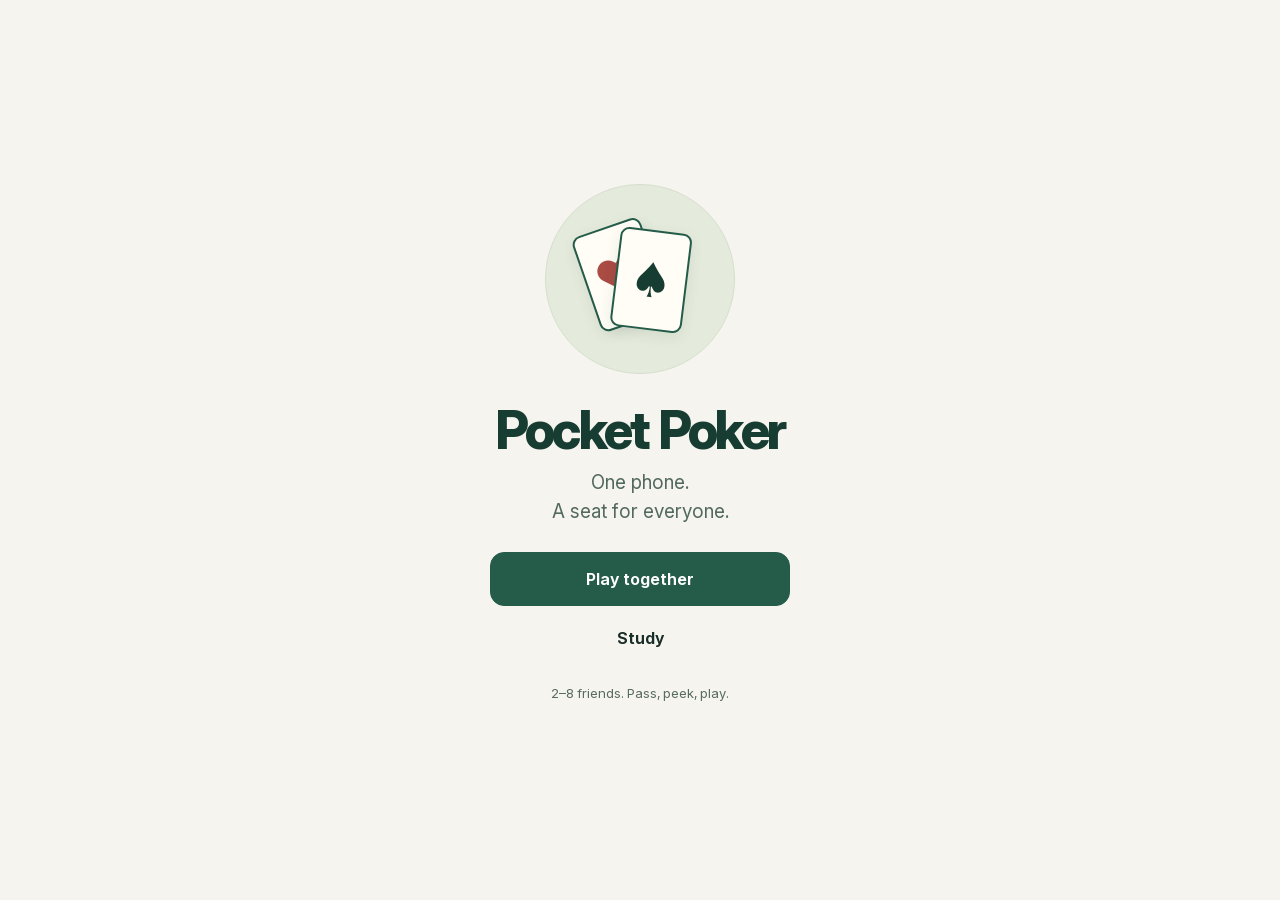
==== commit 06a0f596: "Redesign social play flow and refresh website typography" ====
--- a/prototypes/dealing-prototype.html
+++ b/prototypes/dealing-prototype.html
@@ -1,23 +1,25 @@
 <!doctype html>
-<html lang="en"><head><meta charset="utf-8"><meta name="viewport" content="width=device-width,initial-scale=1"><title>Pocket Poker · prototype</title></head><body>
+<html lang="en"><head><meta charset="utf-8"><meta name="viewport" content="width=device-width,initial-scale=1"><title>Pocket Poker</title></head><body>
 <style>
-:root{--ink:#182c28;--muted:#62736e;--paper:#f5f4ee;--line:#dce2d9;--green:#17644e;--felt:#173e34;--accent:#c7ed9c;--red:#b7383f}*{box-sizing:border-box}body{margin:0;background:var(--paper);color:var(--ink);font:15px/1.5 system-ui,-apple-system,sans-serif}button,select,input{font:inherit}button,select{min-height:44px;border:1px solid var(--line);border-radius:9px;padding:9px 14px;background:#fff;color:var(--ink)}button{cursor:pointer;font-weight:650}button:hover:not(:disabled){border-color:var(--green);background:#edf4e9}button:disabled{opacity:.4;cursor:default}button:focus-visible,select:focus-visible,summary:focus-visible{outline:3px solid #58a884;outline-offset:3px}button.primary{background:var(--green);color:white;border-color:var(--green)}button.primary:hover:not(:disabled){background:#0b4937}.wrap{max-width:1230px;margin:auto;padding:26px 24px 120px}header{display:flex;justify-content:space-between;align-items:center;gap:16px;margin-bottom:16px}h1{font-family:Georgia,serif;font-size:34px;line-height:1.1;margin:5px 0}h2{font-size:16px;margin:0 0 12px}p{margin:5px 0 14px}.eyebrow{font-size:11px;letter-spacing:.12em;font-weight:750;text-transform:uppercase;color:var(--muted)}.tag{display:inline-block;border:1px solid #cdd9c4;border-radius:100px;padding:3px 9px;font-size:11px;font-weight:700;background:#edf3e6}.intro{max-width:780px;color:var(--muted);font-size:14px;margin-bottom:18px}.layout{display:grid;grid-template-columns:minmax(0,1fr) 310px;gap:20px;align-items:start}.panel{background:#fff;border:1px solid var(--line);border-radius:16px;padding:18px}.table{background:var(--felt);border:7px solid #36564a;border-radius:28px;padding:18px;color:#eff7ef;min-height:440px;box-shadow:0 5px 0 #d9ddd2}.table-head{display:flex;align-items:center;justify-content:space-between;gap:12px}.deck-zone{display:flex;align-items:center;gap:14px}.deck-stack{position:relative;width:40px;height:56px;border-radius:5px;border:2px solid #e9eee3;background:repeating-linear-gradient(45deg,#567662 0px,#567662 3px,#3d5c4d 3px,#3d5c4d 7px);box-shadow:3px 3px 0 #c7cfc4,6px 6px 0 #e0e3d8;flex-shrink:0}.deck-stack:after{content:'♠';position:absolute;inset:10px;text-align:center;color:#fff;font-size:20px}.deck-label{font-size:12px;color:#cad9ce}.burn-zone{display:flex;gap:6px;align-items:center;min-width:58px}.burn-slot{width:28px;height:39px;border:1px dashed #799287;border-radius:4px;font-size:11px;display:grid;place-items:center;color:#d1ddd1}.table-status{font-size:12px;color:#bfcebf;text-align:right}.boards{margin:22px auto 20px;display:flex;flex-direction:column;gap:12px;max-width:420px}.board-line{display:flex;gap:10px;align-items:center}.board-name{width:52px;font-size:12px;flex-shrink:0}.board-cards{display:flex;gap:7px}.card{display:inline-flex;flex-direction:column;align-items:center;justify-content:center;width:40px;height:56px;border-radius:5px;background:#fffdf6;color:#172d29;border:1px solid #dedfd5;font-size:17px;font-weight:750;line-height:1.15;box-shadow:0 2px 2px #0001;flex-shrink:0}.card .suit{font-size:19px}.card.red{color:var(--red)}.card.empty{border:1px dashed #799287;background:#ffffff05;box-shadow:none;color:#8ca99b}.card.shared{outline:2px dotted #bde697;outline-offset:2px}.small-card{width:28px;height:38px;font-size:13px}.small-card .suit{font-size:13px}.players{display:grid;grid-template-columns:repeat(3,minmax(0,1fr));gap:12px}.seat{background:#ffffff09;border:1px solid #6d89764d;border-radius:12px;padding:10px;min-height:118px;text-align:center}.seat-name{font-size:12px;font-weight:650;margin-bottom:6px;display:flex;justify-content:center;align-items:center;gap:5px}.dealer{display:inline-grid;place-items:center;width:18px;height:18px;background:#f6f1df;border-radius:50%;color:#2b4739;font-size:10px}.hole-cards{display:flex;justify-content:center;gap:5px}.seat-cat{font-size:10px;min-height:16px;margin-top:7px;color:#d3dfcf;line-height:1.25}.seat.winner{border-color:#c7ed9c;background:#c7ed9c1a}.table-foot{font-size:11px;color:#c5d5c8;margin-top:14px;text-align:center}.notice{min-height:54px;font-size:14px;background:#eaf0e4;border:1px solid #d8e4cf;border-radius:12px;margin:16px 0;padding:12px 14px}.stats{display:flex;gap:15px;flex-wrap:wrap;font-size:12px;color:var(--muted);margin-bottom:12px}.stats strong{color:var(--ink)}.deck-grid{display:grid;grid-template-columns:repeat(6,1fr);gap:7px 3px}.deck-item{font-size:9px;text-align:center;position:relative}.deck-item .card{width:33px;height:43px;font-size:14px}.deck-item .suit{font-size:14px}.deck-item.used{opacity:.38}.deck-item.next .card{outline:3px solid var(--green)}.deck-item.next{font-weight:800}.deck-legend{font-size:11px;color:var(--muted);margin-bottom:10px}.summary-heading{display:flex;align-items:center;justify-content:space-between}.results{display:grid;gap:8px}.result-row{display:flex;align-items:center;justify-content:space-between;gap:10px;border-top:1px solid var(--line);padding-top:9px}.result-name{font-size:12px;min-width:100px}.result-name strong{display:block}.best-cards{display:flex;gap:3px}.result-label{font-size:11px;color:var(--green);font-weight:700}.results-board{margin-bottom:18px}.board-verdict{font-size:13px;background:#edf3e7;padding:8px;border-radius:7px;margin-bottom:8px}.guides{margin-top:18px}.tabs{display:flex;gap:6px;flex-wrap:wrap;margin-bottom:12px}.tabs button{font-size:12px;padding:6px 10px}.tabs button[aria-selected=true]{background:#e2eed9;border-color:#80a770}.guide-desc{font-size:13px;color:var(--muted)}.guide-step{display:flex;align-items:center;justify-content:space-between;gap:12px}.guide-step button{font-size:13px}.guide-progress{font-size:12px;color:var(--muted)}details{margin-top:16px}summary{cursor:pointer;font-size:13px;font-weight:650;min-height:34px}.log{max-height:240px;overflow:auto;font-size:12px;padding-left:26px}.log li{padding:4px}.dock{position:fixed;bottom:0;left:0;right:0;border-top:1px solid #cbd6c6;background:#f9faf4f5;backdrop-filter:blur(12px);padding:12px 24px;z-index:10}.dock-inner{max-width:1182px;margin:auto;display:flex;gap:9px;align-items:center;flex-wrap:wrap}.dock .spacer{flex:1}.speed{font-size:12px;display:flex;align-items:center;gap:6px}.speed select{min-height:44px;padding:6px}.minor{font-size:12px;color:var(--muted)}.ghost{position:fixed;z-index:30;pointer-events:none;margin:0}.shuffle-ghost{position:fixed;width:40px;height:56px;background:#6a8a72;border:2px solid #eff3e7;border-radius:5px;z-index:30;pointer-events:none}footer{margin-top:20px;color:var(--muted);font-size:12px}.check{display:flex;align-items:center;gap:6px;font-size:12px;min-height:44px}input[type=checkbox]{width:18px;height:18px}.setup{display:flex;gap:8px;align-items:center;flex-wrap:wrap;font-size:12px}.visually-hidden{position:absolute;clip:rect(0,0,0,0);width:1px;height:1px;overflow:hidden}
+@font-face{font-family:Inter;src:url("fonts/InterVariable.woff2") format("woff2");font-style:normal;font-weight:100 900;font-display:swap}
+:root{--font-ui:Inter,ui-sans-serif,system-ui,-apple-system,"Segoe UI",sans-serif;--ink:#182c28;--muted:#62736e;--paper:#f5f4ee;--line:#dce2d9;--green:#17644e;--felt:#173e34;--accent:#c7ed9c;--red:#b7383f}*{box-sizing:border-box}body{margin:0;background:var(--paper);color:var(--ink);font:15px/1.5 var(--font-ui)}button,select,input{font:inherit}button,select{min-height:44px;border:1px solid var(--line);border-radius:9px;padding:9px 14px;background:#fff;color:var(--ink)}button{cursor:pointer;font-weight:650}button:hover:not(:disabled){border-color:var(--green);background:#edf4e9}button:disabled{opacity:.4;cursor:default}button:focus-visible,select:focus-visible,summary:focus-visible{outline:3px solid #58a884;outline-offset:3px}button.primary{background:var(--green);color:white;border-color:var(--green)}button.primary:hover:not(:disabled){background:#0b4937}.wrap{max-width:1230px;margin:auto;padding:26px 24px 120px}header{display:flex;justify-content:space-between;align-items:center;gap:16px;margin-bottom:16px}h1{font-family:var(--font-ui);font-size:34px;line-height:1.1;margin:5px 0}h2{font-size:16px;margin:0 0 12px}p{margin:5px 0 14px}.eyebrow{font-size:11px;letter-spacing:.12em;font-weight:750;text-transform:uppercase;color:var(--muted)}.tag{display:inline-block;border:1px solid #cdd9c4;border-radius:100px;padding:3px 9px;font-size:11px;font-weight:700;background:#edf3e6}.intro{max-width:780px;color:var(--muted);font-size:14px;margin-bottom:18px}.layout{display:grid;grid-template-columns:minmax(0,1fr) 310px;gap:20px;align-items:start}.panel{background:#fff;border:1px solid var(--line);border-radius:16px;padding:18px}.table{background:var(--felt);border:7px solid #36564a;border-radius:28px;padding:18px;color:#eff7ef;min-height:440px;box-shadow:0 5px 0 #d9ddd2}.table-head{display:flex;align-items:center;justify-content:space-between;gap:12px}.deck-zone{display:flex;align-items:center;gap:14px}.deck-stack{position:relative;width:40px;height:56px;border-radius:5px;border:2px solid #e9eee3;background:repeating-linear-gradient(45deg,#567662 0px,#567662 3px,#3d5c4d 3px,#3d5c4d 7px);box-shadow:3px 3px 0 #c7cfc4,6px 6px 0 #e0e3d8;flex-shrink:0}.deck-stack:after{content:'♠';position:absolute;inset:10px;text-align:center;color:#fff;font-size:20px}.deck-label{font-size:12px;color:#cad9ce}.burn-zone{display:flex;gap:6px;align-items:center;min-width:58px}.burn-slot{width:28px;height:39px;border:1px dashed #799287;border-radius:4px;font-size:11px;display:grid;place-items:center;color:#d1ddd1}.table-status{font-size:12px;color:#bfcebf;text-align:right}.boards{margin:22px auto 20px;display:flex;flex-direction:column;gap:12px;max-width:420px}.board-line{display:flex;gap:10px;align-items:center}.board-name{width:52px;font-size:12px;flex-shrink:0}.board-cards{display:flex;gap:7px}.card{display:inline-flex;flex-direction:column;align-items:center;justify-content:center;width:40px;height:56px;border-radius:5px;background:#fffdf6;color:#172d29;border:1px solid #dedfd5;font-size:17px;font-weight:750;line-height:1.15;box-shadow:0 2px 2px #0001;flex-shrink:0}.card .suit{font-size:19px}.card.red{color:var(--red)}.card.empty{border:1px dashed #799287;background:#ffffff05;box-shadow:none;color:#8ca99b}.card.shared{outline:2px dotted #bde697;outline-offset:2px}.small-card{width:28px;height:38px;font-size:13px}.small-card .suit{font-size:13px}.players{display:grid;grid-template-columns:repeat(3,minmax(0,1fr));gap:12px}.seat{background:#ffffff09;border:1px solid #6d89764d;border-radius:12px;padding:10px;min-height:118px;text-align:center}.seat-name{font-size:12px;font-weight:650;margin-bottom:6px;display:flex;justify-content:center;align-items:center;gap:5px}.dealer{display:inline-grid;place-items:center;width:18px;height:18px;background:#f6f1df;border-radius:50%;color:#2b4739;font-size:10px}.hole-cards{display:flex;justify-content:center;gap:5px}.seat-cat{font-size:10px;min-height:16px;margin-top:7px;color:#d3dfcf;line-height:1.25}.seat.winner{border-color:#c7ed9c;background:#c7ed9c1a}.table-foot{font-size:11px;color:#c5d5c8;margin-top:14px;text-align:center}.notice{min-height:54px;font-size:14px;background:#eaf0e4;border:1px solid #d8e4cf;border-radius:12px;margin:16px 0;padding:12px 14px}.stats{display:flex;gap:15px;flex-wrap:wrap;font-size:12px;color:var(--muted);margin-bottom:12px}.stats strong{color:var(--ink)}.deck-grid{display:grid;grid-template-columns:repeat(6,1fr);gap:7px 3px}.deck-item{font-size:9px;text-align:center;position:relative}.deck-item .card{width:33px;height:43px;font-size:14px}.deck-item .suit{font-size:14px}.deck-item.used{opacity:.38}.deck-item.next .card{outline:3px solid var(--green)}.deck-item.next{font-weight:800}.deck-legend{font-size:11px;color:var(--muted);margin-bottom:10px}.summary-heading{display:flex;align-items:center;justify-content:space-between}.results{display:grid;gap:8px}.result-row{display:flex;align-items:center;justify-content:space-between;gap:10px;border-top:1px solid var(--line);padding-top:9px}.result-name{font-size:12px;min-width:100px}.result-name strong{display:block}.best-cards{display:flex;gap:3px}.result-label{font-size:11px;color:var(--green);font-weight:700}.results-board{margin-bottom:18px}.board-verdict{font-size:13px;background:#edf3e7;padding:8px;border-radius:7px;margin-bottom:8px}.guides{margin-top:18px}.tabs{display:flex;gap:6px;flex-wrap:wrap;margin-bottom:12px}.tabs button{font-size:12px;padding:6px 10px}.tabs button[aria-selected=true]{background:#e2eed9;border-color:#80a770}.guide-desc{font-size:13px;color:var(--muted)}.guide-step{display:flex;align-items:center;justify-content:space-between;gap:12px}.guide-step button{font-size:13px}.guide-progress{font-size:12px;color:var(--muted)}details{margin-top:16px}summary{cursor:pointer;font-size:13px;font-weight:650;min-height:34px}.log{max-height:240px;overflow:auto;font-size:12px;padding-left:26px}.log li{padding:4px}.dock{position:fixed;bottom:0;left:0;right:0;border-top:1px solid #cbd6c6;background:#f9faf4f5;backdrop-filter:blur(12px);padding:12px 24px;z-index:10}.dock-inner{max-width:1182px;margin:auto;display:flex;gap:9px;align-items:center;flex-wrap:wrap}.dock .spacer{flex:1}.speed{font-size:12px;display:flex;align-items:center;gap:6px}.speed select{min-height:44px;padding:6px}.minor{font-size:12px;color:var(--muted)}.ghost{position:fixed;z-index:30;pointer-events:none;margin:0}.shuffle-ghost{position:fixed;width:40px;height:56px;background:#6a8a72;border:2px solid #eff3e7;border-radius:5px;z-index:30;pointer-events:none}footer{margin-top:20px;color:var(--muted);font-size:12px}.check{display:flex;align-items:center;gap:6px;font-size:12px;min-height:44px}input[type=checkbox]{width:18px;height:18px}.setup{display:flex;gap:8px;align-items:center;flex-wrap:wrap;font-size:12px}.visually-hidden{position:absolute;clip:rect(0,0,0,0);width:1px;height:1px;overflow:hidden}
 @media(max-width:850px){.layout{grid-template-columns:1fr}.deck-grid{grid-template-columns:repeat(13,1fr)}.deck-item .card{width:100%}.wrap{max-width:780px}.deck-panel{order:2}}
 @media(max-width:520px){.wrap{padding:18px 12px 170px}header{align-items:flex-start}h1{font-size:28px}.intro{font-size:12px}.panel{padding:13px}.table{padding:12px 9px;border-width:4px;border-radius:22px}.players{gap:7px}.seat{padding:8px 3px}.card{width:34px;height:48px;font-size:16px}.card .suit{font-size:16px}.board-cards{gap:5px}.board-name{width:40px}.boards{margin:19px auto}.small-card{width:26px;height:36px;font-size:12px}.small-card .suit{font-size:12px}.deck-grid{grid-template-columns:repeat(8,1fr)}.deck-item .card{width:34px}.dock{padding:9px 12px}.dock button{font-size:13px;padding:8px 11px}.dock .spacer{display:none}.result-name{min-width:100px}.table-status{font-size:11px}.tag{font-size:9px}.setup{margin:12px 0}.speed{margin-left:auto}header .tag{white-space:nowrap}}
 @media(prefers-reduced-motion:reduce){*{scroll-behavior:auto!important}}
 .seat.acting{outline:3px solid #c7ed9c}.seat.folded{opacity:.45}.seat-position{font-size:10px;color:#c7ed9c}.seat-stack{font-size:11px;margin-top:6px}.bet-actions{display:flex;gap:8px;flex-wrap:wrap;align-items:center}.bet-actions input{width:72px;min-height:44px;padding:8px;border:1px solid var(--line);border-radius:8px}.bet-actions label{font-size:12px}.name-editor{display:grid;grid-template-columns:repeat(auto-fit,minmax(130px,1fr));gap:10px}.name-editor label{font-size:12px}.name-editor input{display:block;width:100%;min-height:44px;padding:8px;border:1px solid var(--line);border-radius:8px}.seat-name{overflow-wrap:anywhere}.result-name{overflow-wrap:anywhere;max-width:150px}
 </style>
 <dialog id="replace-game" aria-labelledby="replace-title"><h2 id="replace-title">Replace the saved game?</h2><p>The current game and its chip stacks will be replaced.</p><div class="action-row"><button id="replace-cancel" autofocus>Keep saved game</button><button id="replace-confirm" class="primary">Start new game</button></div></dialog>
-<dialog id="home-confirm" aria-labelledby="home-title"><h2 id="home-title">Go back home?</h2><p>Are you sure you want to go back home? Your multiplayer game will be saved before the page refreshes. Unsaved Simulation and Equity entries will reset.</p><div class="action-row"><button id="home-cancel" autofocus>Stay here</button><button id="home-save" class="primary">Save &amp; leave</button></div></dialog>
+<dialog id="home-confirm" aria-labelledby="home-title"><h2 id="home-title">Save &amp; Leave?</h2><p>Are you sure you want to go back home? Your multiplayer game will be saved before the page refreshes. Continue game on the opening screen brings you back.</p><div class="action-row"><button id="home-cancel" autofocus>Stay here</button><button id="home-save" class="primary">Save &amp; leave</button></div></dialog>
 <dialog id="confirm-action" aria-labelledby="action-title" aria-describedby="action-description"><h2 id="action-title">Confirm your decision</h2><p id="action-description"></p><p>Your cards are hidden. Nothing changes until you confirm.</p><div class="action-row"><button id="action-cancel" autofocus>Go back</button><button id="action-confirm" class="primary">Confirm</button></div></dialog>
-<dialog id="winner-popup" aria-labelledby="winner-title"><div class="winner-emblem" aria-hidden="true">♠</div><h2 id="winner-title">Hand complete</h2><div id="winner-summary"></div><button id="winner-continue" class="primary" autofocus>Continue</button></dialog>
+<dialog class="winner-dialog" id="winner-popup" aria-labelledby="winner-title"><div class="winner-emblem" aria-hidden="true">♠</div><h2 id="winner-title">Hand complete</h2><div id="winner-summary"></div><button id="winner-continue" class="primary" autofocus>Next hand</button><button id="winner-review">Review hand</button></dialog>
+<dialog id="rematch-dialog" aria-labelledby="rematch-title"><h2 id="rematch-title">Same people. Fresh stacks.</h2><p id="rematch-summary"></p><p>Names, seats, and card settings stay the same. A fresh deck and a random dealer start the new game.</p><div class="action-row"><button id="rematch-cancel" autofocus>Keep results</button><button id="rematch-confirm" class="primary">Start rematch</button></div></dialog>
 <dialog id="equity-picker" aria-labelledby="eq-picker-title"></dialog>
 <dialog id="equity-confirm" aria-labelledby="eq-remove-title"><h2 id="eq-remove-title">Remove entered cards?</h2><p id="eq-remove-text"></p><div class="action-row"><button id="eq-remove-cancel">Keep cards</button><button id="eq-remove-confirm">Remove cards</button></div></dialog>
 <dialog id="sim-confirm" aria-labelledby="sim-confirm-title"><h2 id="sim-confirm-title">Confirm simulation action</h2><p id="sim-confirm-text"></p><div class="action-row"><button id="sim-confirm-no" autofocus>Go back</button><button id="sim-confirm-yes" class="primary">Confirm</button></div></dialog>
 <main id="pocket-app" class="pocket-app"></main>
-<dialog id="sim-winner" aria-labelledby="sim-winner-title"><h2 id="sim-winner-title">Hand complete</h2><div id="sim-winner-summary"></div><button id="sim-winner-close" class="primary">Continue</button></dialog>
+<dialog class="winner-dialog" id="sim-winner" aria-labelledby="sim-winner-title"><div class="winner-emblem" aria-hidden="true">♠</div><h2 id="sim-winner-title">Hand complete</h2><div id="sim-winner-summary"></div><button id="sim-winner-close" class="primary" autofocus>Continue</button></dialog>
 <div class="wrap pocket-app" id="simulation" hidden>
-<header class="game-top"><div><button id="simulation-home" class="brand-small brand-home">Pocket Poker</button><small>Simulation · working prototype</small></div><button id="simulation-menu">Modes</button></header>
+<header class="game-top"><div><div id="simulation-home" class="brand-small brand-home">Pocket Poker</div><small>Simulation</small></div><button id="simulation-menu">Back</button></header>
 <p class="intro">Control every seat with visible cards. Explore street-by-street betting and Hand equity, then replay the same deal to compare your choices.</p>
 <div class="setup"><label for="player-count">Players</label><select id="player-count"><option>2</option><option>3</option><option selected>4</option><option>5</option><option>6</option><option>7</option><option>8</option></select><button id="shuffle">New Deal</button><label class="check"><input id="betting-mode" type="checkbox" checked>Demo betting</label></div>
 <details class="panel"><summary>Player names &amp; positions</summary><div id="name-editor" class="name-editor"></div><p class="minor">Seats stay clockwise. The button starts at Seat 1 for each independent deal.</p></details>
@@ -39,7 +41,7 @@
 </details>
 <section id="sim-history" class="public-history" aria-label="Betting history"></section>
 <div id="sim-celebration"></div>
-<footer>In-memory prototype · independent 20-chip deals · 1/2 blinds · fixed starting button. Replay preserves the original deck order. Pass &amp; Play saves stay separate.</footer>
+<footer>Independent 20-chip deals · 1/2 blinds · fixed starting button. Replay preserves the original deck order. Pass &amp; Play saves stay separate.</footer>
 </div>
 
 <script id="poker-engine">
@@ -457,7 +459,7 @@
   return `<span ${id?`id="${id}"`:''} class="card ${c&&'dh'.includes(c[1])?'red':''} ${c?'':'empty'} ${extra}" ${c?`aria-label="${cardName(c)}"`:'aria-label="Empty card slot"'}>${c?`<span>${rankNames[c[0]]||c[0]}</span><span class="suit">${suitSymbols[c[1]]}</span>`:'·'}</span>`;
 }
 function communityMeta(boards,shared,stage){
-  const label={dealing:'Hole cards',preflop:'Preflop',flop:'Flop',turn:'Turn',river:'River',complete:'Hand complete'}[stage]||stage;
+  const label={dealing:'Hole cards',preflop:'Preflop',flop:'Flop',turn:'Turn',river:'River',showdown:'Showdown',complete:'Hand complete'}[stage]||stage;
   return `<span class="board-meta">${boards.length===2?'Two runs':'One board'}${shared?' · '+shared+' shared':''}<span class="board-stage">${safe(label)}</span></span>`;
 }
 function randomBelow(n){
@@ -736,7 +738,7 @@
 <style>
 [hidden]{display:none!important}button,input,select{font:inherit}button{touch-action:manipulation}button:focus-visible,input:focus-visible,select:focus-visible{outline:3px solid #b98728;outline-offset:3px}
 .players{display:block;position:relative;height:440px;border-radius:45%;background:#ffffff04}.players .seat{position:absolute;transform:translate(-50%,-50%);width:28%;max-width:155px;min-height:118px}.players .seat-cat{font-size:10px}.players .seat-stack{font-size:10px}
-.pocket-app{overflow-anchor:none;max-width:560px;margin:auto;padding:18px 16px 36px;color:#173c32;font-family:system-ui,sans-serif}.pocket-app h1,.pocket-app h2,.pocket-app h3{letter-spacing:0}.pocket-app h1{font-family:Georgia,serif;font-size:48px;line-height:1.05;margin:25px 0 14px}.pocket-app h2{font-size:24px;margin:0 0 12px}.pocket-app h3{font-size:18px;margin:0 0 8px}.pocket-app p{line-height:1.5;margin:8px 0 16px}.pocket-app button{min-height:46px;border-radius:10px}.pocket-app .primary{background:#245c49;border-color:#245c49;color:#fff}.pocket-app .subtle{color:#586c60;font-size:13px}.pocket-app .screen-head{display:flex;align-items:center;justify-content:space-between;gap:12px;margin-bottom:22px}.brand-small{font-family:Georgia,serif;font-size:21px}.opening{min-height:82svh;display:flex;flex-direction:column;align-items:center;justify-content:center;text-align:center}.opening p{max-width:270px;color:#53695e}.opening .primary{width:230px;font-size:18px;margin:20px 0 12px}.pocket-logo{position:relative;width:110px;height:112px}.pocket-logo span{position:absolute;display:grid;place-content:center;width:72px;height:100px;border:2px solid #245c49;border-radius:9px;background:#fffdf6;font-size:48px;left:30px;top:8px;transform:rotate(12deg);box-shadow:0 4px 14px #23423418}.pocket-logo span:first-child{left:0;top:0;transform:rotate(-14deg);color:#aa4b44}.mode-list{display:grid;gap:13px}.mode-list button{text-align:left;padding:20px;display:block;background:#fffef9;border:1px solid #c6d3c3}.mode-list strong{display:block;font-family:Georgia,serif;font-size:24px;margin-bottom:7px}.mode-list small{display:block;line-height:1.5;color:#52665a}.mode-list button:disabled{opacity:.58}.setup-form label{display:block;margin:12px 0 6px;font-size:14px}.setup-form input,.setup-form select{width:100%;min-height:46px;padding:9px 12px;border:1px solid #aebbab;border-radius:8px;background:#fffef9}.setup-names{display:grid;grid-template-columns:1fr 1fr;gap:0 14px}.setup-form .primary{width:100%;margin-top:24px}.privacy-note{border-left:3px solid #a8bc9b;padding:4px 0 4px 12px;margin-top:16px!important;font-size:13px;color:#53695e}.save-warning{padding:12px;background:#fff0c8;color:#684710;border:1px solid #cead59;border-radius:8px;margin:12px 0;font-size:13px}.game-top{display:flex;justify-content:space-between;align-items:center;margin-bottom:12px;gap:10px}.mp-board{position:sticky;top:0;z-index:20;scroll-margin-top:0}.game-top strong{display:block}.game-top .brand-home{display:flex;align-items:center;gap:10px;white-space:nowrap;border:0;background:transparent;padding:0;text-align:left;font-weight:700;min-height:44px}.mp-seat .mp-equity{font-size:11px;font-weight:700}.game-top small{color:#607467}.pocket-app .game-top.screen-head{gap:10px;margin-bottom:12px}.header-logo{display:inline-block;width:36px;height:38px;flex-shrink:0;margin:0 3px}.header-logo span{width:24px;height:33px;border-width:1px;border-radius:3px;font-size:16px;left:10px;top:3px}.header-logo span:first-child{left:0;top:0}@media(max-width:360px){.game-top .brand-home{font-size:18px;gap:6px}.game-top>button:not(.brand-home){padding-inline:10px}}.mp-board{background:#244f40;color:#fffcef;border-radius:0;padding:10px 16px 6px;margin-inline:-16px}.mp-board .board-line{justify-content:center;margin:7px 0}.mp-board .board-name{width:22px}.mp-board .card{width:46px;height:63px;font-size:28px;line-height:1}.mp-board .card .suit{font-size:28px}.pot-strip{display:flex;align-items:center;justify-content:space-between;gap:8px;font-size:12px;margin:0 4px 8px}.pot-strip strong{font-size:17px}.mp-oval{position:relative;height:285px;margin:12px 0;background:radial-gradient(ellipse at center,#2b5e49 0,#2b5e49 56%,#36624e 57%,#e7ecdf 59%,#e7ecdf 62%,transparent 63%)}.mp-seat{position:absolute;transform:translate(-50%,-50%);width:27%;max-width:116px;min-height:81px;border-radius:12px;border:1px solid #a5b69d;background:#f5f5e9;padding:7px 5px;text-align:center;line-height:1.25}.mp-seat.acting{outline:3px solid #673caf;outline-offset:3px}.mp-seat.action-blue{background:#e6edff;border-color:#4169e1;color:#173b94}.mp-seat.action-green{background:#e1f2e6;border-color:#288151;color:#175332}.mp-seat.action-red{background:#b925351c;border-color:#b9253566;color:#7d3039}.mp-seat.action-gold{background:#f9e7ad;border-color:#c39420;color:#59400a}.mp-seat.action-blue small,.mp-seat.action-green small,.mp-seat.action-red small,.mp-seat.action-gold small{color:inherit}.mp-seat.out{background:#e2e7dc;color:#6c796c}.mp-seat strong{display:block;font-size:13px;overflow:hidden;text-overflow:ellipsis;white-space:nowrap}.mp-seat small{display:block;font-size:10px;color:#526a59;margin:2px 0}.mp-seat .chips{font-size:12px}.mp-seat .dealer{position:absolute;right:-5px;top:-5px;border:1px solid #9aab8b}.mini-holes{height:20px;display:flex;justify-content:center;gap:3px;margin-top:3px}.mini-holes .card{width:13px;height:18px;min-width:13px;border-radius:2px;font-size:8px}.card-back{background:repeating-linear-gradient(45deg,#39654f,#39654f 3px,#52785f 3px,#52785f 5px);border:2px solid #f4efda;color:transparent;box-shadow:0 1px 3px #0003}.mp-center{position:absolute;left:34%;right:34%;top:39%;text-align:center;font-size:11px;color:#f5f1df}.mp-center .card{width:27px;height:37px}.mp-center .burn-holder{display:inline-flex;width:27px;height:37px;border:1px dashed #9bb19e;border-radius:4px;align-items:center;justify-content:center;margin-left:5px;color:#bbcebd}.mp-center p{font-size:10px;margin:4px 0}.turn-box{background:#fffef9;border:1px solid #c9d3c0;border-radius:15px;padding:12px 18px;margin-top:10px}.turn-box h2{font-size:22px}.turn-box .primary{min-width:140px}.handoff{text-align:center;padding:8px 12px}.handoff .private-symbol{display:flex;justify-content:center;align-items:center;gap:12px;font-size:26px;line-height:1;margin-bottom:8px;color:#173c32}.private-symbol .red-suit{color:var(--red)}.private-symbol .privacy-mark{color:#57795e}.turn-box .handoff h2{margin-bottom:6px}.turn-box .handoff p{margin:6px 0 10px}.private-strip{display:grid;grid-template-columns:minmax(0,1fr) minmax(0,1fr);gap:8px;align-items:center;margin-bottom:15px}.private-cards{display:flex;gap:8px}.private-cards .card{width:49px;height:67px;font-size:30px;line-height:1}.private-cards .card .suit{font-size:30px}.peek-control{width:100%;height:54px;min-width:0;padding:9px 14px;font-size:13px;line-height:1.2;user-select:none;-webkit-user-select:none;touch-action:none}.action-row{display:flex;gap:8px;flex-wrap:wrap;margin-top:10px}.action-row button{flex:1;white-space:nowrap}.hand-summary{margin-top:16px}.hand-summary .result-row{align-items:flex-start;flex-wrap:wrap}.hand-summary .best-cards{flex-wrap:wrap}.hand-summary .small-card{width:29px;height:40px;font-size:18px;line-height:1}.hand-summary .small-card .suit{font-size:18px}.hand-summary .result-name{min-width:95px}.payout{border-left:3px solid #bfa665;padding-left:10px;margin:14px 0;font-size:13px}.public-history{font-size:12px}.public-history{margin-top:20px}.public-history ol{padding-left:22px}.public-history h2{font-size:18px}.history-round h3{font-size:14px;margin:0 0 6px}.game-status{font-size:12px;color:#53695e;margin:9px 0;text-align:center;min-height:18px}
+.pocket-app{overflow-anchor:none;max-width:560px;margin:auto;padding:18px 16px 36px;color:#173c32;font-family:var(--font-ui)}.pocket-app h1,.pocket-app h2,.pocket-app h3{letter-spacing:0}.pocket-app h1{font-family:var(--font-ui);font-size:44px;font-weight:750;letter-spacing:-.035em;line-height:1.1;margin:25px 0 14px}.pocket-app h2{font-size:24px;margin:0 0 12px}.pocket-app h3{font-size:18px;margin:0 0 8px}.pocket-app p{line-height:1.5;margin:8px 0 16px}.pocket-app button{min-height:46px;border-radius:10px}.pocket-app .primary{background:#245c49;border-color:#245c49;color:#fff}.pocket-app .subtle{color:#586c60;font-size:13px}.pocket-app .screen-head{display:flex;align-items:center;justify-content:space-between;gap:12px;margin-bottom:22px}.brand-small{font-family:var(--font-ui);font-size:21px;font-weight:700;letter-spacing:-.025em}.opening{min-height:82svh;display:flex;flex-direction:column;align-items:center;justify-content:center;text-align:center}.opening p{max-width:270px;color:#53695e}.opening .primary{width:230px;font-size:18px;margin:20px 0 12px}.pocket-logo{position:relative;width:110px;height:112px}.pocket-logo span{position:absolute;display:grid;place-content:center;width:72px;height:100px;border:2px solid #245c49;border-radius:9px;background:#fffdf6;font-size:48px;left:30px;top:8px;transform:rotate(12deg);box-shadow:0 4px 14px #23423418}.pocket-logo span:first-child{left:0;top:0;transform:rotate(-14deg);color:#aa4b44}.mode-list{display:grid;gap:13px}.mode-list button{text-align:left;padding:20px;display:block;background:#fffef9;border:1px solid #c6d3c3}.mode-list strong{display:block;font-family:var(--font-ui);font-size:24px;margin-bottom:7px}.mode-list small{display:block;line-height:1.5;color:#52665a}.mode-list button:disabled{opacity:.58}.setup-form label{display:block;margin:12px 0 6px;font-size:14px}.setup-form input,.setup-form select{width:100%;min-height:46px;padding:9px 12px;border:1px solid #aebbab;border-radius:8px;background:#fffef9}.setup-names{display:grid;grid-template-columns:1fr 1fr;gap:0 14px}.setup-form .primary{width:100%;margin-top:24px}.privacy-note{border-left:3px solid #a8bc9b;padding:4px 0 4px 12px;margin-top:16px!important;font-size:13px;color:#53695e}.save-warning{padding:12px;background:#fff0c8;color:#684710;border:1px solid #cead59;border-radius:8px;margin:12px 0;font-size:13px}.game-top{padding-inline:12px;display:flex;justify-content:space-between;align-items:center;margin-bottom:12px;gap:10px}.mp-board{position:sticky;top:0;z-index:20;scroll-margin-top:0}.game-top strong{display:block}.game-top .brand-home{display:flex;align-items:center;gap:10px;white-space:nowrap;border:0;background:transparent;padding:0;text-align:left;font-weight:700;min-height:44px}.mp-seat .mp-equity{font-size:11px;font-weight:700}.game-top small{color:#607467}.pocket-app .game-top.screen-head{gap:10px;margin-bottom:12px}.header-logo{display:inline-block;width:36px;height:38px;flex-shrink:0;margin:0 3px}.header-logo span{width:24px;height:33px;border-width:1px;border-radius:3px;font-size:16px;left:10px;top:3px}.header-logo span:first-child{left:0;top:0}@media(max-width:360px){.game-top .brand-home{font-size:18px;gap:6px}.game-top>button:not(.brand-home){padding-inline:10px}}.mp-board{background:#244f40;color:#fffcef;border-radius:0;padding:10px 16px 6px;margin-inline:-16px}.mp-board .board-line{justify-content:center;margin:7px 0}.mp-board .board-name{width:22px}.mp-board .card{width:46px;height:63px;font-size:28px;line-height:1}.mp-board .card .suit{font-size:28px}.pot-strip{display:flex;align-items:center;justify-content:space-between;gap:8px;font-size:12px;margin:0 4px 8px}.pot-strip strong{font-size:17px}.mp-oval{position:relative;height:285px;margin:12px 0;background:radial-gradient(ellipse at center,#2b5e49 0,#2b5e49 56%,#36624e 57%,#e7ecdf 59%,#e7ecdf 62%,transparent 63%)}.mp-seat{position:absolute;transform:translate(-50%,-50%);width:27%;max-width:116px;min-height:81px;border-radius:12px;border:1px solid #a5b69d;background:#f5f5e9;padding:7px 5px;text-align:center;line-height:1.25}.mp-seat.acting{outline:3px solid #673caf;outline-offset:3px}.mp-seat.action-blue{background:#e6edff;border-color:#4169e1;color:#173b94}.mp-seat.action-green{background:#e1f2e6;border-color:#288151;color:#175332}.mp-seat.action-red{background:#b925351c;border-color:#b9253566;color:#7d3039}.mp-seat.action-gold{background:#f9e7ad;border-color:#c39420;color:#59400a}.mp-seat.action-blue small,.mp-seat.action-green small,.mp-seat.action-red small,.mp-seat.action-gold small{color:inherit}.mp-seat.out{background:#e2e7dc;color:#6c796c}.mp-seat strong{display:block;font-size:13px;overflow:hidden;text-overflow:ellipsis;white-space:nowrap}.mp-seat small{display:block;font-size:10px;color:#526a59;margin:2px 0}.mp-seat .chips{font-size:12px}.mp-seat .dealer{position:absolute;right:-5px;top:-5px;border:1px solid #9aab8b}.mini-holes{height:20px;display:flex;justify-content:center;gap:3px;margin-top:3px}.mini-holes .card{width:13px;height:18px;min-width:13px;border-radius:2px;font-size:8px}.card-back{background:repeating-linear-gradient(45deg,#39654f,#39654f 3px,#52785f 3px,#52785f 5px);border:2px solid #f4efda;color:transparent;box-shadow:0 1px 3px #0003}.mp-center{position:absolute;left:34%;right:34%;top:39%;text-align:center;font-size:11px;color:#f5f1df}.mp-center .card{width:27px;height:37px}.mp-center .burn-holder{display:inline-flex;width:27px;height:37px;border:1px dashed #9bb19e;border-radius:4px;align-items:center;justify-content:center;margin-left:5px;color:#bbcebd}.mp-center p{font-size:10px;margin:4px 0}.turn-box{background:#fffef9;border:1px solid #c9d3c0;border-radius:15px;padding:12px 18px;margin-top:10px}.turn-box h2{font-size:22px}.turn-box .primary{min-width:140px}.handoff{text-align:center;padding:8px 12px}.handoff .private-symbol{display:flex;justify-content:center;align-items:center;gap:12px;font-size:26px;line-height:1;margin-bottom:8px;color:#173c32}.private-symbol .red-suit{color:var(--red)}.private-symbol .privacy-mark{color:#57795e}.turn-box .handoff h2{margin-bottom:6px}.turn-box .handoff p{margin:6px 0 10px}.private-strip{display:grid;grid-template-columns:minmax(0,1fr) minmax(0,1fr);gap:8px;align-items:center;margin-bottom:15px}.private-cards{display:flex;gap:8px}.private-cards .card{width:49px;height:67px;font-size:30px;line-height:1}.private-cards .card .suit{font-size:30px}.peek-control{width:100%;height:54px;min-width:0;padding:9px 14px;font-size:13px;line-height:1.2;user-select:none;-webkit-user-select:none;touch-action:none}.action-row{display:flex;gap:8px;flex-wrap:wrap;margin-top:10px}.action-row button{flex:1;white-space:nowrap}.hand-summary{margin-top:16px}.hand-summary .result-row{align-items:flex-start;flex-wrap:wrap}.hand-summary .best-cards{flex-wrap:wrap}.hand-summary .small-card{width:29px;height:40px;font-size:18px;line-height:1}.hand-summary .small-card .suit{font-size:18px}.hand-summary .result-name{min-width:95px}.payout{border-left:3px solid #bfa665;padding-left:10px;margin:14px 0;font-size:13px}.public-history{font-size:12px}.public-history{margin-top:20px}.public-history ol{padding-left:22px}.public-history h2{font-size:18px}.history-round h3{font-size:14px;margin:0 0 6px}.game-status{font-size:12px;color:#53695e;margin:9px 0;text-align:center;min-height:18px}
 @media(max-width:520px){.players{height:420px}.players .seat{width:29%;padding:8px 3px}.players .seat-name{font-size:11px}.players .seat-cat{font-size:9px}.players .card{width:28px;height:40px}.pocket-app{padding:12px 10px 24px}.mp-board{margin-inline:-10px;padding-inline:10px}}
 .mp-oval:has(.public-holes){height:480px}.mp-oval:has(.public-holes) .mp-seat{transform:translate(-50%,calc(-50% - var(--seat-lift)))}.mp-oval:has(.seat-rank) .mp-seat{transform:translate(-50%,calc(-50% - var(--seat-lift) - var(--rank-lift)))}.mp-oval.large-table,.mp-oval.large-table:has(.public-holes){height:auto;display:grid;grid-template-columns:repeat(3,minmax(0,1fr));gap:12px 8px;padding:8px 0}.mp-oval.large-table .mp-seat{position:relative;left:auto!important;top:auto!important;transform:none;width:100%;max-width:none;align-self:center}.mp-oval.large-table .mp-center{position:static;grid-area:2 / 2;align-self:center}.players:has(.seat:nth-child(7)){height:700px}.mp-seat .seat-rank{font-size:11px;font-weight:750;line-height:1.3;margin-top:4px}.mini-holes.public-holes{height:43px}.mini-holes.public-holes .card{width:30px;min-width:30px;height:42px;font-size:19px;line-height:1}.mini-holes.public-holes .card .suit{font-size:19px}
 .mp-seat{padding:6px 3px;line-height:1.15}.mp-seat small{margin:1px 0}.mp-seat .seat-note{min-height:12px}.mp-seat .mini-holes{margin-top:2px}#home-confirm,#replace-game,#confirm-action{width:min(360px,90vw);border:1px solid #9bb090;border-radius:14px;padding:22px;color:#173c32;background:#fffef9}#home-confirm::backdrop,#replace-game::backdrop,#confirm-action::backdrop{background:#173c3270}#replace-game button,#confirm-action button{min-height:46px}
@@ -747,9 +749,9 @@
 .result-heading{display:flex;align-items:center;justify-content:space-between;gap:12px;margin-bottom:12px}.result-heading #hand-result-title{margin:0;min-width:0}.turn-box .result-heading .primary{min-width:0;flex-shrink:0}.player-result{border:1px solid #c9d3c0;border-radius:12px;margin:14px 0;padding:12px}.player-result summary{cursor:pointer;min-height:44px;padding:8px 0}.player-result summary strong{margin-right:12px}.player-result summary span{font-size:12px;color:#586c60}.player-result .hole-cards{justify-content:flex-start;margin-top:8px}.player-result .hand-guidance{margin-bottom:4px}.hand-confetti{position:fixed;inset:0;pointer-events:none;overflow:hidden;z-index:1000}.hand-confetti i{position:absolute;top:-20px;left:var(--x);width:9px;height:15px;background:var(--color);animation:hand-celebration 2.6s var(--delay) ease-out both}
 @keyframes hand-celebration{0%{transform:translate(0,-20px) rotate(0);opacity:0}10%{opacity:1}80%{opacity:1}100%{transform:translate(var(--drift),105vh) rotate(var(--spin));opacity:0}}@media(prefers-reduced-motion:reduce){.hand-confetti{display:none}}
 .raise-slider{margin-top:18px}.raise-slider label{display:block;font-size:14px;font-weight:650}.raise-slider input[type=range]{display:block;width:100%;height:44px;margin:0;accent-color:#4169e1;cursor:pointer}.range-labels{display:flex;justify-content:space-between;font-size:11px;gap:4px}.betting-actions{flex-wrap:nowrap}.turn-box .betting-actions button{flex:1;min-width:0}.turn-box .betting-actions button,.raise-slider #raise-action,.turn-box [data-command="hide"]{width:100%;min-height:54px;font-size:18px}.raise-slider #raise-selection{min-height:40px;margin:10px 0 6px}.raise-slider input:focus-visible{outline:3px solid #b98728;outline-offset:2px}
-#winner-popup{width:min(380px,90vw);max-height:85svh;overflow:auto;padding:26px;border:2px solid #c39420;border-radius:20px;background:#fffdf4;color:#173c32;text-align:center;box-shadow:0 16px 70px #0004}#winner-popup::backdrop{background:#102c26a8}#winner-popup[open]{animation:winner-arrival .45s ease-out}#winner-popup h2{font:700 27px Georgia,serif;overflow-wrap:anywhere}#winner-summary{overflow-wrap:anywhere}#winner-popup button{width:100%;min-height:48px}.winner-emblem{font-size:48px;color:#a97813}.mp-board .board-verdict{margin:8px 0 0;background:#fff3c9;color:#263e2f;font-size:12px;overflow-wrap:anywhere}.history-round{margin:10px 0 0 10px}.history-round p{font-size:12px;color:#607467}
+.winner-dialog{width:min(380px,90vw);max-height:85svh;overflow:auto;padding:26px;border:2px solid #c39420;border-radius:20px;background:#fffdf4;color:#173c32;text-align:center;box-shadow:0 16px 70px #0004}.winner-dialog::backdrop{background:#102c26a8}.winner-dialog[open]{animation:winner-arrival .45s ease-out}.winner-dialog h2{font:700 27px/1.2 var(--font-ui);overflow-wrap:anywhere}#winner-summary,#sim-winner-summary{overflow-wrap:anywhere}.winner-dialog button{width:100%;min-height:48px}.winner-dialog .board-verdict{background:#fff3c9;color:#263e2f;text-align:left;overflow-wrap:anywhere}.winner-dialog h3{font-size:14px;margin:16px 0 6px}.winner-emblem{font-size:48px;color:#a97813}.mp-board .board-verdict{margin:8px 0 0;background:#fff3c9;color:#263e2f;font-size:12px;overflow-wrap:anywhere}.history-round{margin:10px 0 0 10px}.history-round p{font-size:12px;color:#607467}
 .mp-seat.seat-winner{border-color:#c39420;box-shadow:0 0 0 2px #e2b43c,0 0 22px #e2b43caa;animation:seat-glow 1.8s ease-in-out infinite alternate}@keyframes seat-glow{from{box-shadow:0 0 0 2px #e2b43c,0 0 16px #e2b43c99}to{box-shadow:0 0 0 4px #f4c94e,0 0 34px #e2b43cdd,0 0 52px #e2b43c55}}@media(prefers-reduced-motion:reduce){.mp-seat.seat-winner{animation:none}}
-@keyframes winner-arrival{from{opacity:0;transform:translateY(25px) scale(.9)}to{opacity:1;transform:none}}@media(prefers-reduced-motion:reduce){#winner-popup[open]{animation:none}}
+@keyframes winner-arrival{from{opacity:0;transform:translateY(25px) scale(.9)}to{opacity:1;transform:none}}@media(prefers-reduced-motion:reduce){.winner-dialog[open]{animation:none}}
 
 .eq-controls{display:flex;justify-content:space-between;align-items:center;gap:8px;margin-bottom:12px}.eq-board{position:sticky;top:0;z-index:20;background:#244f40;color:#fffcef;padding:12px;margin:0 -10px 12px}.eq-stages{display:flex;gap:5px;justify-content:center}.eq-stages button{padding:7px 9px;font-size:13px}.eq-stages [aria-pressed=true]{background:#c7ed9c;border-color:#c7ed9c}.eq-board-cards{display:flex;justify-content:center;gap:6px;min-height:42px;align-items:center;margin-top:10px}.eq-slot{padding:0!important;border:0;background:transparent!important;border-radius:5px!important;min-height:56px!important}.eq-slot .card{width:42px;height:58px;font-size:25px;line-height:1}.eq-slot .suit{font-size:25px}.eq-player{border:1px solid #c9d3c0;background:#fffef9;border-radius:12px;padding:12px;margin-bottom:10px}.eq-player input{font-weight:700;font-size:16px;width:100%;border:0;border-bottom:1px solid #dce2d9;background:transparent;padding:6px 0;min-height:44px;margin-bottom:8px}.eq-player-main{display:flex;justify-content:space-between;align-items:center;gap:10px}.eq-hole-cards{display:flex;gap:6px}.eq-percentages{min-width:130px;display:grid;gap:2px;font-size:12px}.eq-percentages strong{font-size:21px;color:#17644e}.eq-percentages small{font-size:12px}.eq-winner{color:#76530c}.pocket-app .eq-category{font-size:12px;margin:6px 0 0;min-height:18px}.eq-status{font-size:13px;margin:8px 0 12px}.eq-status p{margin:6px 0}.eq-status progress{max-width:100%;margin-right:8px}#equity-picker,#equity-confirm{width:min(440px,calc(100% - 20px));max-height:90svh;overflow:auto;border:1px solid #a5b69d;border-radius:14px;padding:16px;background:#fffef9;color:#173c32}#equity-picker::backdrop,#equity-confirm::backdrop{background:#173c3270}#equity-picker h2{font-size:19px}#equity-picker h3{font-size:13px;margin:12px 0 5px}.eq-picker-suit{display:grid;grid-template-columns:repeat(auto-fit,minmax(44px,1fr));gap:4px}.eq-picker-suit button{min-height:44px;padding:4px;font-size:17px}.eq-picker-suit [aria-pressed=true]{outline:2px solid #17644e}.eq-picker-suit .red-suit{color:var(--red)}
 </style>
@@ -757,11 +759,11 @@
 (()=>{
   const app=$('pocket-app'),storageKey='pocket-table-prototype-v1';
   // shortcut: one active tab owns the local save; add conflict handling before supporting concurrent tabs.
-  let screen='home',match=null,saved=null,saveError='',message='',pumpId=0,flight=null,setupCount=4,setupReveal='hold',setupGuidance=true,celebratedHand=0,pendingBet=null;
+  let screen='home',match=null,saved=null,saveError='',message='',pumpId=0,flight=null,setupCount=4,setupReveal='hold',setupGuidance=true,celebratedHand=0,pendingBet=null,detailsOpen=false,rematchPending=false;
   const setupNames=[...names];
   const back=(id='')=>`<span ${id?`id="${id}"`:''} class="card card-back" aria-label="Face-down card">◆</span>`;
   const brand=()=>'<span class="pocket-logo header-logo" aria-hidden="true"><span>♥</span><span>♠</span></span><span>Pocket Poker</span>';
-  const header=()=>`<div class="game-top screen-head"><button id="screen-home" class="brand-small brand-home" aria-label="Pocket Poker — go home">${brand()}</button><button data-nav="modes">Modes</button></div>`;
+  const header=()=>`<div class="game-top screen-head"><div id="screen-home" class="brand-small brand-home">${brand()}</div><button data-nav="${screen==='equity'?'modes':'home'}">Back</button></div>`;
   try{saved=localStorage.getItem(storageKey);if(saved)Match.restore(saved);}catch(e){saveError='The saved game could not be loaded. It will not be replaced unless you start a new game.';}
   function persist(){
     if(!match)return;
@@ -770,7 +772,7 @@
   }
   function stop(){pumpId++;if(flight){flight.cancel();flight=null;}document.querySelectorAll('.mp-flight').forEach(el=>el.remove());}
   function conceal(){
-    $('winner-popup').close();cancelBet();if(!match)return;stop();match=Match.restore(Match.save(match));persist();if(screen==='game')renderApp();
+    $('winner-popup').close();cancelRematch();cancelBet();detailsOpen=false;if(!match)return;stop();match=Match.restore(Match.save(match));persist();if(screen==='game')renderApp();
   }
   function navigate(next){
     if(screen==='equity'){stopEquity();$('equity-picker').close();$('equity-confirm').close();eqSlot=null;eqPending=null;}
@@ -781,7 +783,7 @@
     if(next!=='simulation')renderApp();else render();window.scrollTo(0,0);
   }
   function setupHTML(){
-    return `${header()}<h2>Your table</h2><p class="subtle">20 chips each. Blinds stay at 1 / 2.</p><form id="match-setup" class="setup-form"><label for="mp-count">Players</label><select id="mp-count">${[2,3,4,5,6,7,8].map(n=>`<option ${n===setupCount?'selected':''}>${n}</option>`).join('')}</select><p class="subtle">Seat 1 is at the bottom. Enter names clockwise around the table.</p><div class="setup-names">${setupNames.slice(0,setupCount).map((n,i)=>`<label for="mp-name-${i}">Seat ${i+1}<input id="mp-name-${i}" name="player${i}" maxlength="20" required value="${safe(n)}" autocomplete="off"></label>`).join('')}</div><label for="mp-reveal">View your cards</label><select id="mp-reveal"><option value="hold" ${setupReveal==='hold'?'selected':''}>Hold to peek</option><option value="tap" ${setupReveal==='tap'?'selected':''}>Tap to reveal, then hide</option></select><label for="mp-guidance">Hand guidance · everyone</label><select id="mp-guidance"><option value="on" ${setupGuidance?'selected':''}>On — explain hands and draws</option><option value="off" ${setupGuidance?'':'selected'}>Off — cards only during Peek</option></select><p class="privacy-note">Pass the phone only when cards are hidden. The first dealer is chosen randomly. Seats stay fixed throughout the game.</p><button class="primary" type="submit">Start game</button></form>`;
+    return `${header()}<h2>Your table</h2><p class="subtle">20 chips each. Blinds stay at 1 / 2.</p><form id="match-setup" class="setup-form"><label for="mp-count">Players</label><select id="mp-count">${[2,3,4,5,6,7,8].map(n=>`<option ${n===setupCount?'selected':''}>${n}</option>`).join('')}</select><p class="subtle">Seat 1 is at the bottom. Enter names clockwise around the table.</p><div class="setup-names">${setupNames.slice(0,setupCount).map((n,i)=>`<label for="mp-name-${i}">Seat ${i+1}<input id="mp-name-${i}" name="player${i}" maxlength="20" required value="${safe(n)}" autocomplete="off"></label>`).join('')}</div><details class="setup-options"><summary>Card viewing &amp; hand guidance</summary><label for="mp-reveal">View your cards</label><select id="mp-reveal"><option value="hold" ${setupReveal==='hold'?'selected':''}>Hold to peek</option><option value="tap" ${setupReveal==='tap'?'selected':''}>Tap to reveal, then hide</option></select><label for="mp-guidance">Hand guidance · everyone</label><select id="mp-guidance"><option value="on" ${setupGuidance?'selected':''}>On — explain hands and draws</option><option value="off" ${setupGuidance?'':'selected'}>Off — cards only during Peek</option></select></details><p class="privacy-note">Pass the phone only when cards are hidden. The first dealer is chosen randomly. Seats stay fixed throughout the game.</p><button class="primary" type="submit">Start game</button></form>`;
   }
   function guidanceHTML(g,showDraws){
     const cardsHTML=cards=>`<div class="guide-cards">${cards.map(c=>`<div class="guide-card">${card(c.card,c.defining?'defining':'')}<small class="guide-source">${safe(c.source)}</small><small>${safe(c.role)}</small></div>`).join('')}</div>`;
@@ -798,70 +800,78 @@
     return html+'</section>';
   }
   function resultsView(v){
-    let html=`<div class="result-heading"><h2 id="hand-result-title" tabindex="-1">${v.winner===null?'Hand complete':safe(v.seats[v.winner].name)+' wins the game'}</h2>${v.winner===null?'<button class="primary" data-command="nextHand">Next hand</button>':'<button class="primary" data-nav="setup">New game</button>'}</div>`;
+    let html=`<div class="result-heading"><h2 id="hand-result-title" tabindex="-1">${v.winner===null?'Hand complete':safe(v.seats[v.winner].name)+' wins the game'}</h2>${v.winner===null?'<button class="primary" data-command="nextHand">Next hand</button>':'<button class="primary" data-rematch="true">Rematch</button>'}</div>`;
     if(!v.showdown)html+=`<p>${safe(v.seats.find(p=>!p.folded).name)} wins. Everyone else folded; hole cards stay private.</p>`;
     for(const [j,pot] of v.pots.entries())html+=`<div class="payout"><strong>${j?'Side pot '+j:'Main pot'} · ${pot.amount} chips</strong>${pot.shares.map((share,k)=>`<div>${v.boards.length===2?'Board '+(k?'B':'A')+': ':''}${share.awards.map(a=>safe(v.seats[a.player].name)+' receives '+a.amount).join(' · ')}${share.winners.length>1?' (tie)':''}</div>`).join('')}</div>`;
     const returns=v.seats.flatMap(p=>p.returned?[`${safe(p.name)}: ${p.returned} unmatched chips returned`]:[]);if(returns.length)html+=`<p class="subtle">${returns.join(' · ')}</p>`;
     if(v.showdown)html+=v.seats.filter(p=>p.rankings).map(p=>`<details class="player-result" open><summary><strong>${safe(p.name)}</strong> <span class="result-outcome ${p.award?'outcome-winner':''}">${p.award?'Won '+p.award+' chips':'No pot won'}</span></summary><div class="hole-cards">${p.cards.map(c=>card(c,'small-card')).join('')}</div>${v.boards.map((_,j)=>`<div class="hand-summary"><h3>Board ${j?'B':'A'} · ${safe(p.rankings[j].category)}</h3>${p.guidance?guidanceHTML(p.guidance[j],false):`<div><small>Best five</small><div class="best-cards">${p.rankings[j].cards.map(c=>card(c,'small-card')).join('')}</div></div>`}</div>`).join('')}</details>`).join('');
-    return html;
+    return html+(v.winner!==null?'<button data-nav="setup">New game with different players</button>':'');
   }
   function turnHTML(v){
     if(v.phase==='handoff')return `<div class="handoff"><div class="private-symbol" aria-hidden="true"><span>♣</span><span class="red-suit">♥</span><span class="privacy-mark">◇</span><span>♠</span><span class="red-suit">♦</span></div><h2>Pass to ${safe(v.seats[v.actor].name)}</h2><p class="subtle">${v.voting?'Choose one run or two.':'Only this player should use the phone.'}<br>${v.publicCards?'Hole cards are public. Hand guidance stays private.':'All hole cards are hidden.'}</p><button class="primary" data-command="ready">I'm ready</button></div>`;
     if(v.phase==='result')return resultsView(v);
     if(v.phase==='showdown')return '<div class="handoff"><h2>Ready for Showdown</h2><p class="subtle">Betting and all boards are complete. Reveal the results and award the pots when everyone is ready.</p><button class="primary" data-command="showdown">Showdown</button></div>';
-    if(v.phase==='dealing')return `<div class="handoff"><h2>${v.remaining===52?'Shuffling…':'Dealing '+(v.stage==='dealing'?'hole cards':v.event?.stage||'the board')+'…'}</h2><p class="subtle">Watch each card land. ${v.publicCards?'Hole cards stay public; burns stay face down.':'Hole cards and burns stay face down.'}</p></div>`;
+    if(v.phase==='dealing')return `<div class="handoff"><h2>${v.remaining===52?'Shuffling…':'Dealing '+(v.stage==='dealing'?'hole cards':'the board')+'…'}</h2><p class="subtle">Watch each card land. ${v.publicCards?'Hole cards stay public; burns stay face down.':'Hole cards and burns stay face down.'}</p></div>`;
     if(v.phase==='public')return `<div class="handoff"><h2>${v.nextStreet?'Ready for the '+v.nextStreet+'?':v.stage==='dealing'?'Ready to deal':v.stage==='preflop'?'Hole cards dealt':'Take a look at the board'}</h2><p class="subtle">${v.nextStreet?(v.publicCards?'Betting is complete. Hole cards are public. Wait until everyone is ready.':'Betting is complete. Keep cards hidden and wait until everyone is ready.'):v.actor!==null?'Keep hole cards private, then pass to the next player.':'Continue when everyone is ready.'}</p><button class="primary" data-command="continue">${v.nextStreet?'Deal '+v.nextStreet[0].toUpperCase()+v.nextStreet.slice(1):v.actor!==null?'Next turn':'Continue deal'}</button></div>`;
     const p=v.seats[v.actor],l=v.legal;
-    let html=`<h2>${safe(p.name)}${v.voting?' · Runout choice':''}</h2><div class="private-strip"><div id="private-cards" class="private-cards">${p.cards.map(c=>c?card(c):back()).join('')}</div><button id="peek-button" class="peek-control" aria-pressed="false" ${v.publicCards&&!v.guidance?'disabled':''}>${v.publicCards?(v.guidance?(v.reveal==='tap'?'Show guidance':'Hold for guidance'):'Cards are public'):(v.reveal==='tap'?'Reveal cards':'Hold to peek')}</button></div><div id="private-guidance">${p.guidance?guidanceHTML(p.guidance[0],v.boards[0].length>0&&v.boards[0].length<5):''}</div>`;
+    let html=`<div class="private-heading"><h2>${safe(p.name)}${v.voting?' · Runout choice':''}</h2>${v.guidance?`<button id="details-toggle" class="details-toggle" aria-expanded="${detailsOpen}" aria-controls="private-guidance">${detailsOpen?'Close details':'Hand details'}</button>`:''}</div><div class="private-strip"><div id="private-cards" class="private-cards">${p.cards.map(c=>c?card(c):back()).join('')}</div><button id="peek-button" class="peek-control" aria-pressed="false" ${v.publicCards&&!v.guidance?'disabled':''}>${v.publicCards?(v.guidance?(v.reveal==='tap'?'Show guidance':'Hold for guidance'):'Cards are public'):(v.reveal==='tap'?'Reveal cards':'Hold to peek')}</button></div>`;
+    html+=`<div id="private-guidance" ${detailsOpen?'':'hidden'}></div>`;
     if(v.voting)return html+'<p class="subtle">Hole cards are public. Peek guidance is private.</p><p class="subtle">Run twice needs everyone still in the hand to agree. A single Run once ends the vote.</p><div class="action-row"><button data-vote="no">Run once</button><button class="primary" data-vote="yes">Run twice</button></div>';
-    return html+`<p class="subtle">${p.stack} chips available. ${l.owed?`${l.call} to call${l.call<p.stack?'':' · all-in'}.`:'Nothing to call.'}</p><div class="action-row betting-actions"><button data-bet="fold">Fold</button><button class="primary" data-bet="${l.owed?'call':'check'}">${l.owed?'Call '+l.call:'Check'}</button></div><div class="raise-slider"><label for="mp-amount">Bet size</label><input id="mp-amount" aria-describedby="raise-selection" type="range" min="${l.min}" max="${l.max}" step="1" value="${l.min}" ${l.canRaise&&l.min<l.max?'':'disabled'}><div class="range-labels" aria-hidden="true"><span>Min · ${l.min}</span><span>Max · ${l.max}</span></div><button id="raise-action" data-bet="raise" ${l.canRaise?'':'disabled'}>Raise</button><p id="raise-selection" class="subtle"></p></div><p class="subtle">Raise-to includes chips already paid this round. Slide one chip at a time. Max uses your full stack; confirm before placing the bet.</p><div class="action-row"><button data-command="hide">Pause turn</button></div>`;
+    return html+`<p class="subtle">${p.stack} chips available. ${l.owed?`${l.call} to call${l.call<p.stack?'':' · all-in'}.`:'Nothing to call.'}</p><div class="action-row betting-actions"><button data-bet="fold">Fold</button><button class="primary" data-bet="${l.owed?'call':'check'}">${l.owed?'Call '+l.call:'Check'}</button></div><div class="raise-slider"><label class="visually-hidden" for="mp-amount">Bet size</label><input id="mp-amount" aria-describedby="raise-selection" type="range" min="${l.min}" max="${l.max}" step="1" value="${l.min}" ${l.canRaise&&l.min<l.max?'':'disabled'}><div class="range-labels" aria-hidden="true"><span>Min · ${l.min}</span><span>Max · ${l.max}</span></div><button id="raise-action" data-bet="raise" ${l.canRaise?'':'disabled'}>Raise</button><p id="raise-selection" class="subtle"></p></div><div class="turn-footer"><button data-command="hide">Pause turn</button></div>`;
   }
   function boardVerdict(v,j){
     const pots=v.boardResults[j];if(!pots)return '';
     return `<div id="board-verdict-${j}" class="board-verdict" role="status">${pots.map(p=>`<div><strong>${p.pot?'Side pot '+p.pot:'Main pot'}</strong> · ${p.winners.map(i=>safe(v.seats[i].name)).join(' &amp; ')} ${p.winners.length>1?'tie':'wins'} · ${p.amount} chips</div>`).join('')}${!v.settled?'<small>Paid after both boards finish.</small>':''}</div>`;
   }
   function gameHTML(v){
-    return `<div class="game-top"><div><button id="game-home" class="brand-small brand-home" aria-label="Pocket Poker — go home">${brand()}</button><small>Hand ${v.hand} · Blinds 1 / 2</small></div><button id="save-leave">Save &amp; leave</button></div><section id="mp-community" class="mp-board" aria-label="Community cards"><div class="pot-strip"><strong>Pot ${v.pot}</strong>${communityMeta(v.boards,v.shared,v.settled?'complete':v.stage)}</div>${v.boards.map((board,j)=>`<div class="board-line"><span class="board-name">${j?'B':'A'}</span><div class="board-cards">${Array.from({length:5},(_,i)=>card(board[i],i<v.shared?'shared':'',`mp-board-${j}-${i}`)).join('')}</div></div>${boardVerdict(v,j)}`).join('')}</section><section class="mp-oval ${v.seats.length>6?'large-table':''}" aria-label="Clockwise seats"><div class="mp-center">${back('mp-deck')}<span id="mp-burn" class="burn-holder" aria-label="Burn pile">${v.burns}</span><p>${v.remaining} in deck</p></div>${v.seats.map((p,i)=>`<div class="mp-seat${v.settled?(p.award>0?' seat-winner':' seat-loser'):''} action-${p.actionColor} ${i===v.actor?'acting':''} ${p.folded&&p.seated?'folded':''} ${p.seated?'':'out'}" style="${seatStyle(i,v.seats.length)}" aria-label="Seat ${i+1}: ${safe(p.name)}"><strong title="${safe(p.name)}">${safe(p.name)}</strong><small>${safe(p.position)}${!p.seated&&p.position!=='Out'?' · empty':''}</small>${i===v.button?'<span class="dealer" aria-label="Dealer button">D</span>':''}<div class="chips">${p.stack} chips</div><div class="mini-holes ${p.publicCards?'public-holes':''}">${[0,1].map(j=>p.publicCards?card(p.cards[j],'',`mp-hole-${i}-${j}`):p.cards.length>j?back(`mp-hole-${i}-${j}`):card(null,'',`mp-hole-${i}-${j}`)).join('')}</div>${p.categories.map((category,j)=>category?`<small class="seat-rank">${v.boards.length===2?(j?'B: ':'A: '):''}${safe(category)}</small>`:'').join('')}<small id="mp-equity-${i}" class="mp-equity"></small><small class="seat-note">${v.settled&&p.award>0?'Won '+p.award+' chips':p.seated&&!v.settled?[safe(p.lastAction),p.paid?p.paid+' in':''].filter(Boolean).join(' · '):''}</small></div>`).join('')}</section><div class="game-status" role="status">${safe(message|| (v.publicCards?(v.settled?'Shared showdown results':'Hole cards are public. The hand finishes after the final river.'):v.phase==='turn'?'Your cards hide as soon as you finish your action.':v.phase==='handoff'?'Pass the phone with all cards hidden.':'Shared table view'))}</div>${v.publicCards?'<p class="subtle">Hand equity uses public cards only and compares one equal pot, not side-pot payouts. ≈ means estimated.</p>':''}<section class="turn-box">${turnHTML(v)}</section><section class="public-history" aria-label="Betting history"><h2>Betting history</h2>${v.historyRounds.map(round=>`<section class="history-round"><h3>${safe(round.label)}</h3>${round.actions.length?`<ol>${round.actions.map(e=>`<li>${safe(v.seats[e.player].name)}: ${safe(e.text)}</li>`).join('')}</ol>`:'<p>No betting</p>'}</section>`).join('')}</section>`;
+    const history=`<section class="public-history" aria-label="Betting history"><h2>Betting history</h2>${v.historyRounds.map(round=>`<section class="history-round"><h3>${safe(round.label)}</h3>${round.actions.length?`<ol>${round.actions.map(e=>`<li>${safe(v.seats[e.player].name)}: ${safe(e.text)}</li>`).join('')}</ol>`:'<p>No betting</p>'}</section>`).join('')}</section>`;
+    return `<div class="game-top"><div><div id="game-home" class="brand-small brand-home">${brand()}</div><small>Hand ${v.hand} · Blinds 1 / 2</small></div><button id="save-leave">Save &amp; Leave</button></div><section id="mp-community" class="mp-board" aria-label="Community cards"><div class="pot-strip"><strong>Pot ${v.pot}</strong>${communityMeta(v.boards,v.shared,v.settled?'complete':v.stage)}</div>${v.boards.map((board,j)=>`<div class="board-line"><span class="board-name">${j?'B':'A'}</span><div class="board-cards">${Array.from({length:5},(_,i)=>card(board[i],i<v.shared?'shared':'',`mp-board-${j}-${i}`)).join('')}</div></div>${boardVerdict(v,j)}`).join('')}</section><div class="game-scroll" id="game-scroll" tabindex="0" aria-label="Table and betting history"><section class="mp-oval seats-${v.seats.length} ${v.seats.length>6?'large-table':''}" aria-label="Clockwise seats"><div class="mp-center">${back('mp-deck')}<span id="mp-burn" class="burn-holder" aria-label="Burn pile">${v.burns}</span><p>${v.remaining} in deck</p></div>${v.seats.map((p,i)=>`<div class="mp-seat${v.settled?(p.award>0?' seat-winner':' seat-loser'):''} action-${p.actionColor} ${i===v.actor?'acting':''} ${p.folded&&p.seated?'folded':''} ${p.seated?'':'out'}" style="${seatStyle(i,v.seats.length)}" aria-label="Seat ${i+1}: ${safe(p.name)}"><strong title="${safe(p.name)}">${safe(p.name)}</strong><small>${safe(p.position)}${!p.seated&&p.position!=='Out'?' · empty':''}</small>${i===v.button?'<span class="dealer" aria-label="Dealer button">D</span>':''}<div class="chips">${p.stack} chips</div><div class="mini-holes ${p.publicCards?'public-holes':''}">${[0,1].map(j=>p.publicCards?card(p.cards[j],'',`mp-hole-${i}-${j}`):p.cards.length>j?back(`mp-hole-${i}-${j}`):card(null,'',`mp-hole-${i}-${j}`)).join('')}</div>${p.categories.map((category,j)=>category?`<small class="seat-rank">${v.boards.length===2?(j?'B: ':'A: '):''}${safe(category)}</small>`:'').join('')}<small id="mp-equity-${i}" class="mp-equity"></small><small class="seat-note">${v.settled&&p.award>0?'Won '+p.award+' chips':p.seated&&!v.settled?[safe(p.lastAction),p.paid?p.paid+' in':''].filter(Boolean).join(' · '):''}</small></div>`).join('')}</section><div class="game-status" role="status">${safe(message|| (v.publicCards?(v.settled?'Shared showdown results':'Hole cards are public. The hand finishes after the final river.'):v.phase==='turn'?'Your cards hide as soon as you finish your action.':v.phase==='handoff'?'Pass the phone with all cards hidden.':'Shared table view'))}</div>${v.publicCards?'<p class="subtle">Hand equity uses public cards only and compares one equal pot, not side-pot payouts. ≈ means estimated.</p>':''}${v.phase==='result'?'':history}</div><section class="turn-box" aria-label="${v.phase==='result'?'Hand result':'Turn controls'}">${turnHTML(v)}</section>${v.phase==='result'?history:''}`;
   }
   function renderApp(){
-    if(screen==='home')app.innerHTML=`<section class="opening"><div class="pocket-logo" aria-hidden="true"><span>♥</span><span>♠</span></div><h1>Pocket Poker</h1><p>One phone.<br>A seat for everyone.</p><button class="primary" data-nav="modes">Play</button><small class="subtle">Pass, peek, play. A working prototype.</small></section>`;
-    else if(screen==='modes')app.innerHTML=`${header()}<h2>Choose your table</h2><p class="subtle">Play together, or watch how a hand unfolds.</p><div class="mode-list"><button data-nav="setup"><strong>Pass &amp; Play</strong><small>2–8 people. Private cards, real betting, one shared phone.</small></button>${saved?'<button id="resume-game"><strong>Resume game</strong><small>Return to the game saved on this device.</small></button>':''}<button data-nav="simulation"><strong>Simulation</strong><small>See every card. Step through dealing, bets, and hand rankings.</small></button><button data-nav="equity"><strong>Equity</strong><small>Enter known cards. Compare equity, wins, and ties.</small></button></div>`;
+    const v=screen==='game'?Match.view(match):null;
+    app.className='pocket-app'+(v?' game-screen'+(v.phase!=='result'?' game-active':'')+(v.phase==='turn'?' private-turn':''):'');
+    if(screen==='home')app.innerHTML=`<section class="opening"><div class="opening-art"><div class="pocket-logo" aria-hidden="true"><span>♥</span><span>♠</span></div></div><h1>Pocket Poker</h1><p>One phone.<br>A seat for everyone.</p><div class="opening-actions">${saved?'<button class="primary" id="resume-game">Continue game</button><button data-nav="setup">New game</button>':'<button class="primary" data-nav="setup">Play together</button>'}<button class="study-link" data-nav="modes">Study</button></div><small class="subtle">2–8 friends. Pass, peek, play.</small></section>`;
+    else if(screen==='modes')app.innerHTML=`${header()}<h2>Room to explore</h2><p class="subtle">See how a hand unfolds, or put the odds to the test.</p><div class="mode-list"><button data-nav="simulation"><strong>Simulation</strong><small>Every card on the table. Deal, bet, and replay.</small></button><button data-nav="equity"><strong>Equity calculator</strong><small>Choose the cards. Compare each hand’s chances.</small></button></div>`;
     else if(screen==='setup')app.innerHTML=setupHTML();
     else if(screen==='equity')app.innerHTML=equityHTML();
     else if(screen==='game'){
       const v=Match.view(match),celebrate=v.phase==='result'&&celebratedHand!==v.hand;
       if(v.phase==='result')celebratedHand=v.hand;
-      app.innerHTML=gameHTML(v)+(celebrate?`<div class="hand-confetti" aria-hidden="true">${Array.from({length:48},(_,i)=>`<i style="--x:${(i*37)%100}%;--drift:${(i%7-3)*30}px;--delay:${i%8*.06}s;--spin:${180+i*29}deg;--color:${['#d4a52b','#4169e1','#c42f3d','#288362'][i%4]}"></i>`).join('')}</div>`:'');
+      app.innerHTML=gameHTML(v)+(celebrate?`<div class="hand-confetti" aria-hidden="true">${Array.from({length:v.winner===null?20:48},(_,i)=>`<i style="--x:${(i*37)%100}%;--drift:${(i%7-3)*30}px;--delay:${i%8*.06}s;--spin:${180+i*29}deg;--color:${['#d4a52b','#4169e1','#c42f3d','#288362'][i%4]}"></i>`).join('')}</div>`:'');
       if(celebrate){
         const winners=v.seats.filter(p=>p.award>0);
-        $('winner-title').textContent=winners.length===1?winners[0].name+' wins!':'Pot winners';
+        $('winner-popup').className='winner-dialog'+(v.winner!==null?' game-winner':'');
+        $('winner-continue').textContent=v.winner===null?'Next hand':'Rematch';
+        $('winner-title').textContent=v.winner!==null?v.seats[v.winner].name+' wins the game!':winners.length===1?winners[0].name+' wins!':'Pot winners';
         $('winner-summary').innerHTML=winners.map(p=>`<p><strong>${safe(p.name)}</strong> receives ${p.award} chips</p>`).join('')+(!v.showdown?'<p>Everyone else folded.</p>':'');
         $('winner-popup').showModal();
       }
     }
+    app.querySelectorAll('[data-rematch]').forEach(el=>el.onclick=requestRematch);
     if(saveError)app.insertAdjacentHTML('afterbegin',`<div class="save-warning" role="alert">${safe(saveError)}</div>`);
     if(message&&screen!=='game')app.insertAdjacentHTML('beforeend',`<p role="alert">${safe(message)}</p>`);
     app.querySelectorAll('[data-nav]').forEach(el=>el.onclick=()=>navigate(el.dataset.nav));
-    if($('screen-home'))$('screen-home').onclick=confirmHome;
     if($('resume-game'))$('resume-game').onclick=()=>{try{match=Match.restore(saved);celebratedHand=match.phase==='result'?match.hand:0;navigate('game');}catch(e){message='This saved game is unreadable. You can start a new one to replace it.';renderApp();}};
     if($('match-setup')){
       const capture=()=>{setupNames.slice(0,setupCount).forEach((_,i)=>setupNames[i]=$('mp-name-'+i).value);setupReveal=$('mp-reveal').value;setupGuidance=$('mp-guidance').value==='on';};
       $('mp-count').onchange=()=>{capture();setupCount=Number($('mp-count').value);renderApp();};
-      $('match-setup').onsubmit=e=>{e.preventDefault();capture();if(saved)$('replace-game').showModal();else beginGame();};
+      $('match-setup').onsubmit=e=>{e.preventDefault();capture();let replace=!!saved;try{if(saved)replace=Match.view(Match.restore(saved)).winner===null;}catch(e){}if(replace)$('replace-game').showModal();else beginGame();};
     }
     if(screen==='equity')wireEquity();
     if(screen==='game'){
-      $('save-leave').onclick=()=>navigate('modes');
-      $('game-home').onclick=confirmHome;
+      $('save-leave').onclick=confirmHome;
       syncPublicEquity(Match.view(match));
-      app.querySelectorAll('[data-command]').forEach(el=>el.onclick=()=>send({type:el.dataset.command,...(el.dataset.command==='nextHand'?{deck:shuffled()}:{})}));
+      app.querySelectorAll('[data-command]').forEach(el=>el.onclick=()=>{if(el.disabled)return;el.disabled=true;send({type:el.dataset.command,...(el.dataset.command==='nextHand'?{deck:shuffled()}:{})});});
       app.querySelectorAll('[data-vote]').forEach(el=>el.onclick=()=>send({type:'vote',twice:el.dataset.vote==='yes'}));
       app.querySelectorAll('[data-bet]').forEach(el=>el.onclick=()=>{
+        if(el.disabled)return;
         const v=Match.view(match),l=v.legal;let action=el.dataset.bet,amount;
+        if(action==='check'){el.disabled=true;peek(false);send({type:'bet',action});return;}
         if(action==='raise')amount=Number($('mp-amount').value);
         if(action==='all'){action=l.max>v.seats[v.actor].paid+l.owed?'raise':'call';amount=l.max;}
         confirmBet({type:'bet',action,amount},el.dataset.bet);
       });
+      if($('details-toggle'))$('details-toggle').onclick=()=>{detailsOpen=!detailsOpen;$('details-toggle').setAttribute('aria-expanded',String(detailsOpen));$('details-toggle').textContent=detailsOpen?'Close details':'Hand details';updateGuidance(Match.view(match));};
       wirePeek();
       if($('mp-amount')&&Match.view(match).phase==='turn'&&!Match.view(match).voting){$('mp-amount').oninput=updateRaise;updateRaise();}
     }
@@ -900,10 +910,10 @@
       publicWorker.onerror=fail;publicWorker.postMessage({id,visible});
     }catch(e){fail();}finally{if(url)URL.revokeObjectURL(url);}
   }
-  function confirmHome(){if(screen==='game')conceal();$('home-confirm').showModal();}
+  function confirmHome(){
+    conceal();$('home-confirm').showModal();
+  }
   $('simulation-home').innerHTML=brand();
-  $('simulation-home').setAttribute('aria-label','Pocket Poker — go home');
-  $('simulation-home').onclick=confirmHome;
   $('home-cancel').onclick=()=>$('home-confirm').close();
   $('home-save').onclick=()=>{
     if(match){conceal();if(saveError){$('home-confirm').close();return;}}
@@ -935,7 +945,7 @@
   }
   function equityHTML(){
     const slot=(c,key)=>`<button class="eq-slot" data-eq-slot="${key}" aria-label="${key[0]==='b'?'Board card '+(Number(key.split(':')[1])+1):safe(eq.names[Number(key.split(':')[1])])+' card '+(Number(key.split(':')[2])+1)}: ${c?cardName(c):'Choose card'}">${card(c)}</button>`;
-    return `${header()}<h2>Equity calculator</h2><p class="subtle">Prototype · enter known hands and compare their share of one pot. Your multiplayer game stays separate.</p><div class="eq-controls"><label>Players <select id="eq-count">${[2,3,4,5,6,7,8].map(n=>`<option value="${n}" ${eq.hands.length===n?'selected':''}>${n}</option>`).join('')}</select></label><button id="eq-reset">Reset cards</button></div><section class="eq-board" aria-label="Equity community cards"><div class="eq-stages">${[[0,'Preflop'],[3,'Flop'],[4,'Turn'],[5,'River']].map(([n,t])=>`<button data-eq-stage="${n}" aria-pressed="${eq.stage===n}">${t}</button>`).join('')}</div><div class="eq-board-cards">${eq.board.map((c,i)=>slot(c,'b:'+i)).join('')||'<span>No community cards · preflop</span>'}</div></section><div id="eq-status" class="eq-status"></div><div class="eq-players">${eq.hands.map((h,i)=>`<section class="eq-player"><label class="visually-hidden" for="eq-name-${i}">Player ${i+1} name</label><input id="eq-name-${i}" data-eq-name="${i}" maxlength="20" value="${safe(eq.names[i])}"><div class="eq-player-main"><div class="eq-hole-cards">${h.map((c,j)=>slot(c,'p:'+i+':'+j)).join('')}</div><div id="eq-result-${i}" class="eq-percentages"></div></div><p class="eq-category">${h.every(Boolean)&&eq.stage>=3&&eq.board.every(Boolean)?safe(Poker.rank([...h,...eq.board]).category):''}</p></section>`).join('')}</div><p class="subtle">Equity includes your share of ties. Win means winning alone; Tie means sharing a win. Rounded equity totals may differ from 100%. Estimates may vary.</p>`;
+    return `${header()}<h2>Equity calculator</h2><p class="subtle">Enter known hands and compare their share of one pot. Your multiplayer game stays separate.</p><div class="eq-controls"><label>Players <select id="eq-count">${[2,3,4,5,6,7,8].map(n=>`<option value="${n}" ${eq.hands.length===n?'selected':''}>${n}</option>`).join('')}</select></label><button id="eq-reset">Reset cards</button></div><section class="eq-board" aria-label="Equity community cards"><div class="eq-stages">${[[0,'Preflop'],[3,'Flop'],[4,'Turn'],[5,'River']].map(([n,t])=>`<button data-eq-stage="${n}" aria-pressed="${eq.stage===n}">${t}</button>`).join('')}</div><div class="eq-board-cards">${eq.board.map((c,i)=>slot(c,'b:'+i)).join('')||'<span>No community cards · preflop</span>'}</div></section><div id="eq-status" class="eq-status"></div><div class="eq-players">${eq.hands.map((h,i)=>`<section class="eq-player"><label class="visually-hidden" for="eq-name-${i}">Player ${i+1} name</label><input id="eq-name-${i}" data-eq-name="${i}" maxlength="20" value="${safe(eq.names[i])}"><div class="eq-player-main"><div class="eq-hole-cards">${h.map((c,j)=>slot(c,'p:'+i+':'+j)).join('')}</div><div id="eq-result-${i}" class="eq-percentages"></div></div><p class="eq-category">${h.every(Boolean)&&eq.stage>=3&&eq.board.every(Boolean)?safe(Poker.rank([...h,...eq.board]).category):''}</p></section>`).join('')}</div><p class="subtle">Equity includes your share of ties. Win means winning alone; Tie means sharing a win. Rounded equity totals may differ from 100%. Estimates may vary.</p>`;
   }
   function renderEquityResults(){
     if(screen!=='equity')return;
@@ -999,8 +1009,27 @@
     try{match=Match.start(setupNames.slice(0,setupCount),shuffled(),randomBelow(setupCount),setupReveal,setupGuidance);celebratedHand=0;persist();navigate('game');pump();}
     catch(err){message=err.message;renderApp();}
   }
-  $('winner-continue').onclick=()=>{$('winner-popup').close();$('hand-result-title')?.focus();};
-  $('replace-confirm').onclick=()=>{$('replace-game').close();beginGame();};
+  $('winner-review').onclick=()=>{$('winner-popup').close();$('hand-result-title')?.focus();};
+  $('winner-continue').onclick=()=>{
+    if(!match||!$('winner-popup').open||Match.view(match).phase!=='result')return;
+    if(Match.view(match).winner!==null){requestRematch();return;}
+    $('winner-popup').close();send({type:'nextHand',deck:shuffled()});
+  };
+  function requestRematch(){
+    if(!match||Match.view(match).winner===null)return;
+    $('winner-popup').close();rematchPending=true;
+    $('rematch-summary').textContent=`All ${match.names.length} players return with 20 chips each, including anyone who was out.`;
+    $('rematch-dialog').showModal();
+  }
+  function cancelRematch(){rematchPending=false;$('rematch-dialog').close();}
+  $('rematch-cancel').onclick=cancelRematch;
+  $('rematch-dialog').oncancel=()=>{rematchPending=false;};
+  $('rematch-confirm').onclick=()=>{
+    if(!rematchPending||!match||Match.view(match).winner===null)return;
+    const fresh=Match.start(match.names,shuffled(),randomBelow(match.names.length),match.reveal,match.guidance);
+    cancelRematch();stop();stopPublicEquity();match=fresh;celebratedHand=0;detailsOpen=false;message='';persist();renderApp();pump();
+  };
+  $('replace-confirm').onclick=()=>{if(!$('replace-game').open)return;$('replace-game').close();beginGame();};
   $('replace-cancel').onclick=()=>$('replace-game').close();
   function cancelBet(){pendingBet=null;$('confirm-action').close();}
   function confirmBet(command,choice){
@@ -1008,7 +1037,7 @@
     try{
       Match.command(match,command); // Validate without committing; confirmation applies the action once.
       const v=Match.view(match),p=v.seats[v.actor],l=v.legal;
-      const action=choice==='all'?`go all-in with your remaining ${p.stack} ${p.stack===1?'chip':'chips'}`:choice==='fold'?'fold this hand':choice==='check'?'check without adding chips':choice==='call'?`call ${l.call} ${l.call===1?'chip':'chips'}`:`${l.owed||l.min>2?'raise':'bet'} to ${command.amount} chips (add ${command.amount-p.paid})`;
+      const action=choice==='all'?`go all-in with your remaining ${p.stack} ${p.stack===1?'chip':'chips'}`:choice==='fold'?'fold this hand':choice==='call'?`call ${l.call} ${l.call===1?'chip':'chips'}`:`${l.owed||l.min>2?'raise':'bet'} to ${command.amount} chips (add ${command.amount-p.paid})`;
       $('action-title').textContent='Confirm '+(choice==='all'?'all-in':choice==='raise'&&l.min===2&&!l.owed?'bet':choice);
       $('action-description').textContent=`${p.name}, are you sure you want to ${action}?${choice==='fold'?' Chips already committed stay in the pot.':''}`;
       pendingBet=command;$('confirm-action').showModal();
@@ -1021,9 +1050,15 @@
     if(screen!=='game'||Match.view(match).phase!=='turn')return;
     match=Match.command(match,{type:'peek',show});const v=Match.view(match);
     $('private-cards').innerHTML=v.seats[v.actor].cards.map(c=>c?card(c):back()).join('');
-    $('private-guidance').innerHTML=v.seats[v.actor].guidance?guidanceHTML(v.seats[v.actor].guidance[0],v.boards[0].length>0&&v.boards[0].length<5):'';
+    updateGuidance(v);
     $('peek-button').setAttribute('aria-pressed',String(show));
     if(v.reveal==='tap')$('peek-button').textContent=v.publicCards?(show?'Hide guidance':'Show guidance'):(show?'Hide cards':'Reveal cards');
+  }
+  function updateGuidance(v){
+    const el=$('private-guidance');if(!el)return;
+    el.hidden=!detailsOpen;
+    const g=v.seats[v.actor]?.guidance;
+    el.innerHTML=detailsOpen?(g?guidanceHTML(g[0],v.boards[0].length>0&&v.boards[0].length<5):''):'';
   }
   function wirePeek(){
     const el=$('peek-button');if(!el)return;
@@ -1035,9 +1070,11 @@
     el.onblur=()=>peek(false);el.oncontextmenu=e=>e.preventDefault();
   }
   function send(c){
-    try{match=Match.command(match,c);message='';persist();renderApp();if(c.type==='ready')$('peek-button')?.focus({preventScroll:true});pump();}
+    try{match=Match.command(match,c);detailsOpen=false;message='';persist();renderApp();if(c.type==='ready')$('peek-button')?.focus({preventScroll:true});pump();}
     catch(e){peek(false);message=e.message;const status=app.querySelector('.game-status');if(status)status.textContent=message;}
   }
+  const DEAL_TIMING={card:850,shuffle:600,shuffleCycles:2};
+  // Storyboard: bring table into view, shuffle a new deck, then land one card before the next starts.
   async function animateMove(v){
     if(matchMedia('(prefers-reduced-motion: reduce)').matches)return;
     const e=v.event,target=e.kind==='hole'?$(`mp-hole-${e.player}-${e.index}`):e.kind==='burn'?$('mp-burn'):$(`mp-board-${e.board}-${e.index}`),source=$('mp-deck');
@@ -1045,15 +1082,16 @@
     const a=source.getBoundingClientRect(),b=target.getBoundingClientRect(),box=document.createElement('div');box.innerHTML=e.card?card(e.card):back();
     const el=box.firstElementChild;el.classList.add('ghost','mp-flight');el.setAttribute('aria-hidden','true');
     Object.assign(el.style,{left:a.left+'px',top:a.top+'px',width:b.width+'px',height:b.height+'px'});document.body.append(el);
-    flight=el.animate([{transform:'translate(0,0) rotate(-12deg)'},{transform:`translate(${b.left-a.left}px,${b.top-a.top}px) rotate(0deg)`}],{duration:850,easing:'ease-in-out',fill:'forwards'});
+    flight=el.animate([{transform:'translate(0,0) rotate(-12deg)'},{transform:`translate(${b.left-a.left}px,${b.top-a.top}px) rotate(0deg)`}],{duration:DEAL_TIMING.card,easing:'ease-in-out',fill:'forwards'});
     try{await flight.finished;}catch(e){}finally{el.remove();flight=null;}
   }
   async function pump(){
     if(screen!=='game'||!match||Match.view(match).phase!=='dealing')return;
     const id=++pumpId;
     window.scrollTo({top:0,left:0,behavior:'instant'});
+    if($('game-scroll'))$('game-scroll').scrollTop=0;
     if(Match.view(match).remaining===52&&!matchMedia('(prefers-reduced-motion: reduce)').matches){
-      flight=$('mp-deck').animate([{transform:'rotate(-12deg) translateX(-12px)'},{transform:'rotate(12deg) translateX(12px)'},{transform:'none'}],{duration:600,iterations:2});
+      flight=$('mp-deck').animate([{transform:'rotate(-12deg) translateX(-12px)'},{transform:'rotate(12deg) translateX(12px)'},{transform:'none'}],{duration:DEAL_TIMING.shuffle,iterations:DEAL_TIMING.shuffleCycles});
       try{await flight.finished;}catch(e){}finally{flight=null;}
     }
     try{while(id===pumpId&&screen==='game'&&!document.hidden&&Match.view(match).phase==='dealing'){
@@ -1070,9 +1108,79 @@
 </script>
 
 <style>
-#simulation{max-width:560px;padding-bottom:32px;overflow-anchor:none}#simulation .intro{font-size:13px}#simulation .mp-board{margin-top:16px}.mp-board .board-line{flex-wrap:nowrap;gap:12px}.mp-board .board-name{width:32px;padding-right:8px;line-height:1.3}.board-meta{text-align:right;font-size:12px}.board-stage{display:block;font-weight:700}.mp-board .board-cards{display:grid;grid-template-columns:repeat(5,minmax(0,1fr));flex:1;min-width:0;max-width:250px;gap:5px}.mp-board .board-cards .card{width:100%;max-width:46px;height:auto;aspect-ratio:46/63}#simulation .sim-player-overview{display:grid;grid-template-columns:110px minmax(0,1fr);gap:16px;align-items:center;margin:8px 0 12px}#simulation .sim-player-overview .hole-cards{margin:0;gap:6px}#simulation .sim-player-overview .card{width:52px;height:72px;font-size:32px;line-height:1}#simulation .sim-player-overview .card .suit{font-size:32px}#simulation .sim-equity-detail{font-size:13px;overflow-wrap:anywhere}#simulation .sim-equity-detail>div+div{margin-top:8px}#simulation .players{height:auto;min-height:0;display:grid;grid-template-columns:repeat(3,minmax(0,1fr));gap:12px 7px;padding:8px 0;margin:12px 0;border-radius:45%;background:radial-gradient(ellipse at center,#2b5e49 0,#2b5e49 57%,#e7ecdf 59%,transparent 64%)}#simulation .players .seat{position:relative;left:auto!important;top:auto!important;transform:none;width:100%;max-width:none;min-height:0;align-self:center;padding:7px 3px;color:var(--ink)}#simulation .players .seat-name{font-size:13px;font-weight:700;line-height:1.2;flex-wrap:wrap;margin-bottom:2px}#simulation .seat-position{color:#526a59;font-size:11px}#simulation .seat-cat{color:inherit;font-size:11px;margin-top:4px;min-height:0}#simulation .seat-stack{font-size:11px;line-height:1.25}#simulation .players .card{width:32px;height:44px;font-size:23px;line-height:1}#simulation .players .card .suit{font-size:23px}#simulation .mp-center{position:static;grid-area:2 / 2;align-self:center;display:flex;flex-wrap:wrap;justify-content:center;gap:5px}#simulation .mp-center p{width:100%;margin:3px 0}#simulation .deck-stack{width:27px;height:37px}#simulation .deck-stack:after{inset:5px;font-size:17px}#simulation .burn-slot{height:37px}#simulation .sim-equity-seat strong{display:inline;font-size:inherit;white-space:nowrap}#simulation .sim-equity-seat{font-size:11px;line-height:1.3;margin-top:5px}#simulation[data-reduced="true"] .seat-winner{animation:none}#simulation .folded{opacity:.65}#simulation .seat.action-red{background:#f4dedc}#simulation .betting-actions button,#simulation #raise{height:54px;font-size:18px;min-width:0}#simulation #raise{width:100%}#simulation #sim-pause{background:#64707c;color:#fff}#simulation #sim-deal{flex:2}#simulation #twice{flex:1}#simulation #sim-equity-status{padding:0 4px}#simulation .hand-summary h3{font-size:15px;margin-top:12px}#simulation .best-cards{flex-wrap:wrap}#simulation .deck-grid{grid-template-columns:repeat(8,minmax(0,1fr))}#simulation .deck-item .card{width:100%;max-width:34px}#simulation .panel.guides{border:0;padding:12px 0}#simulation #simulation-dock{position:static}#simulation .speed{justify-content:flex-start;margin:12px 0}#sim-confirm,#sim-winner{width:min(360px,90vw);border:1px solid #9bb090;border-radius:14px;padding:22px;background:#fffef9;color:#173c32}#sim-confirm::backdrop,#sim-winner::backdrop{background:#173c3270}#sim-winner{animation:winner-arrival .45s ease-out}#simulation #sim-history .log{max-height:none}#simulation .table-foot{color:var(--muted)}
+#simulation{max-width:560px;padding-bottom:32px;overflow-anchor:none}#simulation .intro{font-size:13px}#simulation .mp-board{margin-top:16px}.mp-board .board-line{flex-wrap:nowrap;gap:12px}.mp-board .board-name{width:32px;padding-right:8px;line-height:1.3}.board-meta{text-align:right;font-size:12px}.board-stage{display:block;font-weight:700}.mp-board .board-cards{display:grid;grid-template-columns:repeat(5,minmax(0,1fr));flex:1;min-width:0;max-width:250px;gap:5px}.mp-board .board-cards .card{width:100%;max-width:46px;height:auto;aspect-ratio:46/63}#simulation .sim-player-overview{display:grid;grid-template-columns:110px minmax(0,1fr);gap:16px;align-items:center;margin:8px 0 12px}#simulation .sim-player-overview .hole-cards{margin:0;gap:6px}#simulation .sim-player-overview .card{width:52px;height:72px;font-size:32px;line-height:1}#simulation .sim-player-overview .card .suit{font-size:32px}#simulation .sim-equity-detail{font-size:13px;overflow-wrap:anywhere}#simulation .sim-equity-detail>div+div{margin-top:8px}#simulation .players{height:auto;min-height:0;display:grid;grid-template-columns:repeat(3,minmax(0,1fr));gap:12px 7px;padding:8px 0;margin:12px 0;border-radius:45%;background:radial-gradient(ellipse at center,#2b5e49 0,#2b5e49 57%,#e7ecdf 59%,transparent 64%)}#simulation .players .seat{position:relative;left:auto!important;top:auto!important;transform:none;width:100%;max-width:none;min-height:0;align-self:center;padding:7px 3px;color:var(--ink)}#simulation .players .seat-name{font-size:13px;font-weight:700;line-height:1.2;flex-wrap:wrap;margin-bottom:2px}#simulation .seat-position{color:#526a59;font-size:11px}#simulation .seat-cat{color:inherit;font-size:11px;margin-top:4px;min-height:0}#simulation .seat-stack{font-size:11px;line-height:1.25}#simulation .players .card{width:32px;height:44px;font-size:23px;line-height:1}#simulation .players .card .suit{font-size:23px}#simulation .mp-center{position:static;grid-area:2 / 2;align-self:center;display:flex;flex-wrap:wrap;justify-content:center;gap:5px}#simulation .mp-center p{width:100%;margin:3px 0}#simulation .deck-stack{width:27px;height:37px}#simulation .deck-stack:after{inset:5px;font-size:17px}#simulation .burn-slot{height:37px}#simulation .sim-equity-seat strong{display:inline;font-size:inherit;white-space:nowrap}#simulation .sim-equity-seat{font-size:11px;line-height:1.3;margin-top:5px}#simulation[data-reduced="true"] .seat-winner{animation:none}#simulation .folded{opacity:.65}#simulation .seat.action-red{background:#f4dedc}#simulation .betting-actions button,#simulation #raise{height:54px;font-size:18px;min-width:0}#simulation #raise{width:100%}#simulation #sim-pause{background:#64707c;color:#fff}#simulation #sim-deal{flex:2}#simulation #twice{flex:1}#simulation #sim-equity-status{padding:0 4px}#simulation .hand-summary h3{font-size:15px;margin-top:12px}#simulation .best-cards{flex-wrap:wrap}#simulation .deck-grid{grid-template-columns:repeat(8,minmax(0,1fr))}#simulation .deck-item .card{width:100%;max-width:34px}#simulation .panel.guides{border:0;padding:12px 0}#simulation #simulation-dock{position:static}#simulation .speed{justify-content:flex-start;margin:12px 0}#sim-confirm{width:min(360px,90vw);border:1px solid #9bb090;border-radius:14px;padding:22px;background:#fffef9;color:#173c32}#sim-confirm::backdrop{background:#173c3270}#simulation #sim-history .log{max-height:none}#simulation .table-foot{color:var(--muted)}
 </style>
 <style>
 .player-result summary{position:relative;padding-right:122px}.player-result summary .result-outcome{position:absolute;right:0;top:50%;transform:translateY(-50%);max-width:118px;text-align:right;font-size:12px;font-weight:650;line-height:1.3;color:#68716b}.player-result summary .outcome-winner{color:#856014}.mp-seat.seat-loser,#simulation .players .seat.seat-loser{filter:grayscale(.8);opacity:.65;background:#e5e7e3;border-color:#b7bdb6;box-shadow:none}
 </style>
+
+<style>
+/* Shared tabletop language: cream paper, forest felt, clear action colors. */
+:root{--press-time:120ms;--dialog-time:220ms;--hand-glow-time:900ms;--celebration-time:1800ms;--ui-ease:cubic-bezier(.2,.8,.2,1)}
+body{font-variant-numeric:tabular-nums}
+button{transition:background-color var(--press-time) ease,border-color var(--press-time) ease; -webkit-tap-highlight-color:transparent}
+button:active:not(:disabled){filter:brightness(.94)}
+.pocket-app{padding:20px 20px 32px}.pocket-app button{border-radius:14px;font-weight:650}
+.pocket-app h1,.pocket-app h2,.pocket-app h3{letter-spacing:-.035em;text-wrap:balance}
+.pocket-app .game-top{padding:0 4px;min-height:48px;margin-bottom:18px}.game-top .brand-small{font-size:20px}
+.game-top>button{font-size:13px;flex-shrink:0}.pocket-app .subtle{line-height:1.5}
+.opening{min-height:calc(100svh - 52px);padding:24px 0;gap:0}
+.opening-art{width:190px;height:190px;border-radius:50%;display:grid;place-items:center;background:#e5ebdc;border:1px solid #d5dfcd}
+.opening-art .pocket-logo{transform:rotate(-5deg)}
+.pocket-app .opening h1{font-size:clamp(38px,10vw,52px);font-weight:800;margin:28px 0 10px;letter-spacing:-.055em}
+.opening p{font-size:19px;line-height:1.5;margin:0 0 26px}
+.opening-actions{display:grid;gap:10px;width:min(100%,300px);margin-bottom:24px}
+.opening-actions button,.opening .primary{width:100%;margin:0;min-height:54px;font-size:16px}
+.opening-actions .study-link{background:transparent;border-color:transparent;min-height:44px}
+.mode-list{margin-top:28px;gap:0}.mode-list button{border:0;border-radius:0;border-bottom:1px solid var(--line);padding:24px 4px;background:transparent}
+.mode-list strong{font-size:25px;letter-spacing:-.035em}.mode-list small{font-size:14px;max-width:32ch}
+.setup-form>select{margin-bottom:8px}.setup-names{gap:0 16px;margin:20px 0 28px}
+.setup-form input,.setup-form select{min-height:50px;border-radius:12px}.setup-names label{color:#526a59}
+.setup-options{border-top:1px solid var(--line);border-bottom:1px solid var(--line);padding:6px 0;margin:0}
+.setup-options summary{display:flex;align-items:center;justify-content:space-between;min-height:48px;font-size:14px;list-style:none}
+.setup-options summary::after{content:'+';font-size:22px}.setup-options[open] summary::after{content:'−'}
+.setup-options select:last-child{margin-bottom:16px}.setup-form .privacy-note{border:0;padding:0;margin-top:22px!important}
+.setup-form .primary{min-height:54px;margin-top:16px}
+.mp-board{margin-inline:-20px;padding:12px 20px 8px}.pot-strip strong{font-size:20px;letter-spacing:-.03em}
+.game-screen .game-scroll{min-width:0}.game-screen .mp-oval.seats-2:not(:has(.public-holes)){height:220px}.game-screen .game-status{margin:12px 8px}
+.game-screen .public-history{padding:18px 4px;margin-top:18px;border-top:1px solid var(--line)}
+.game-screen .public-history li{padding:3px 0}.game-screen .mp-seat{border-radius:14px}
+.game-active{height:100dvh;padding-top:max(8px,env(safe-area-inset-top));padding-bottom:0;display:flex;flex-direction:column;overflow:hidden}
+.game-active .game-top{margin-bottom:8px;flex-shrink:0}.game-active .mp-board{position:relative;flex-shrink:0}
+.game-active .game-scroll{flex:1 1 0;min-height:56px;overflow:auto;overscroll-behavior:contain;padding:10px 4px;scroll-padding-top:12px}
+.game-active .turn-box{flex:0 1 auto;min-width:0;min-height:0;max-height:390px;overflow:auto;overscroll-behavior:contain;margin:0 -20px;padding:14px 20px max(12px,env(safe-area-inset-bottom));border:0;border-top:1px solid #c9d3c0;border-radius:20px 20px 0 0;background:#fffdf6;box-shadow:0 -6px 22px #173c3209;scrollbar-gutter:stable}
+.private-turn .turn-box{height:390px}
+.game-active .turn-box h2{font-size:20px;line-height:1.2;margin-bottom:10px;text-align:left}
+.game-active .handoff h2{text-align:center}.game-active .handoff{padding:0}.game-active .handoff .private-symbol{font-size:22px;margin-bottom:8px}
+.game-active .handoff p{font-size:12px}.game-active .handoff .primary{width:100%;min-height:48px}
+.private-turn .private-strip{margin-bottom:8px;gap:10px}
+.private-turn .private-cards .card{width:41px;height:55px;font-size:27px}.private-turn .private-cards .suit{font-size:25px}
+.private-turn .peek-control{height:55px;background:#eaf0e4;border-color:#c3d0b9;font-size:13px}
+.private-turn .turn-box>p.subtle{margin:4px 0 8px;font-size:12px}
+.private-turn .betting-actions{margin-top:0;gap:10px}
+.private-turn .betting-actions button,.private-turn .raise-slider #raise-action{min-height:46px;height:46px;font-size:16px}
+.private-turn .raise-slider{margin-top:8px}.private-turn .raise-slider input{height:44px}
+.private-turn .range-labels{margin-top:-5px;margin-bottom:7px}.private-turn .raise-slider #raise-selection{min-height:18px;margin:5px 0 6px;font-size:11px}
+.turn-footer{margin-top:6px}
+.private-turn .turn-footer [data-command="hide"]{min-height:44px;font-size:12px;padding:8px}
+.private-heading{display:flex;align-items:center;justify-content:space-between;gap:8px;margin-bottom:8px}.game-active .private-heading h2{margin:0;overflow-wrap:anywhere;font-size:18px}.private-heading .details-toggle{flex-shrink:0;font-size:12px;min-height:44px;padding:8px;background:transparent}.private-turn #private-guidance:not([hidden]){max-height:190px;overflow:auto;overscroll-behavior:contain;margin-bottom:8px}.hand-guidance{margin:0;padding-top:10px}
+.game-active .save-warning{order:5;flex-shrink:0;margin:0;padding:8px;font-size:12px;max-height:90px;overflow:auto}
+.game-screen:not(.game-active) .turn-box{border:0;background:transparent;padding:18px 0;margin:0}
+.player-result{border:0;border-top:1px solid var(--line);border-radius:0;padding:12px 0;margin:0}
+.player-result summary{font-size:15px}.result-heading{align-items:center}.pocket-app .result-heading h2{font-size:22px}
+dialog{font-family:var(--font-ui)}
+#rematch-dialog{width:min(380px,calc(100vw - 32px));border:1px solid #9bb090;border-radius:20px;padding:24px;color:#173c32;background:#fffef9}
+#rematch-dialog::backdrop{background:#173c3270}
+#rematch-dialog h2{font-size:24px;letter-spacing:-.04em;line-height:1.2}#rematch-dialog p{font-size:14px}
+dialog[open],.winner-dialog[open]{animation:dialog-arrival var(--dialog-time) var(--ui-ease)}
+.winner-dialog{border:1px solid #c9b97e;padding:28px 24px}.winner-dialog .winner-emblem{width:64px;height:64px;border-radius:50%;margin:0 auto 18px;background:#f6e8af;font-size:38px;line-height:64px}
+.winner-dialog h2{font-weight:800;letter-spacing:-.045em;line-height:1.15;margin:0 0 16px}.winner-dialog p{font-size:14px;margin:8px 0}
+.winner-dialog button{border-radius:13px;margin-top:12px}.winner-dialog .primary{background:#245c49;color:#fff;border-color:#245c49}
+#winner-review{margin-top:6px;border-color:transparent;background:transparent}.winner-dialog.game-winner .winner-emblem{width:84px;height:84px;font-size:50px;line-height:84px}
+.mp-seat.seat-winner{animation:seat-glow var(--hand-glow-time) ease-in-out 2 alternate}
+.hand-confetti i{animation-duration:var(--celebration-time)}
+@keyframes dialog-arrival{from{opacity:0;transform:translateY(10px) scale(.98)}to{opacity:1;transform:none}}
+@media(max-width:360px){.pocket-app{padding-inline:14px}.game-top .brand-small{font-size:17px}.game-top .brand-home{gap:5px}.game-top>button{padding-inline:9px}.mp-board{margin-inline:-14px;padding-inline:14px}.game-active .turn-box{margin-inline:-14px;padding-inline:14px}.setup-names{gap:0 10px}}
+@media(prefers-reduced-motion:reduce){*,*::before,*::after{animation:none!important;transition:none!important;scroll-behavior:auto!important}.hand-confetti{display:none}}
+</style>
 </body></html>
